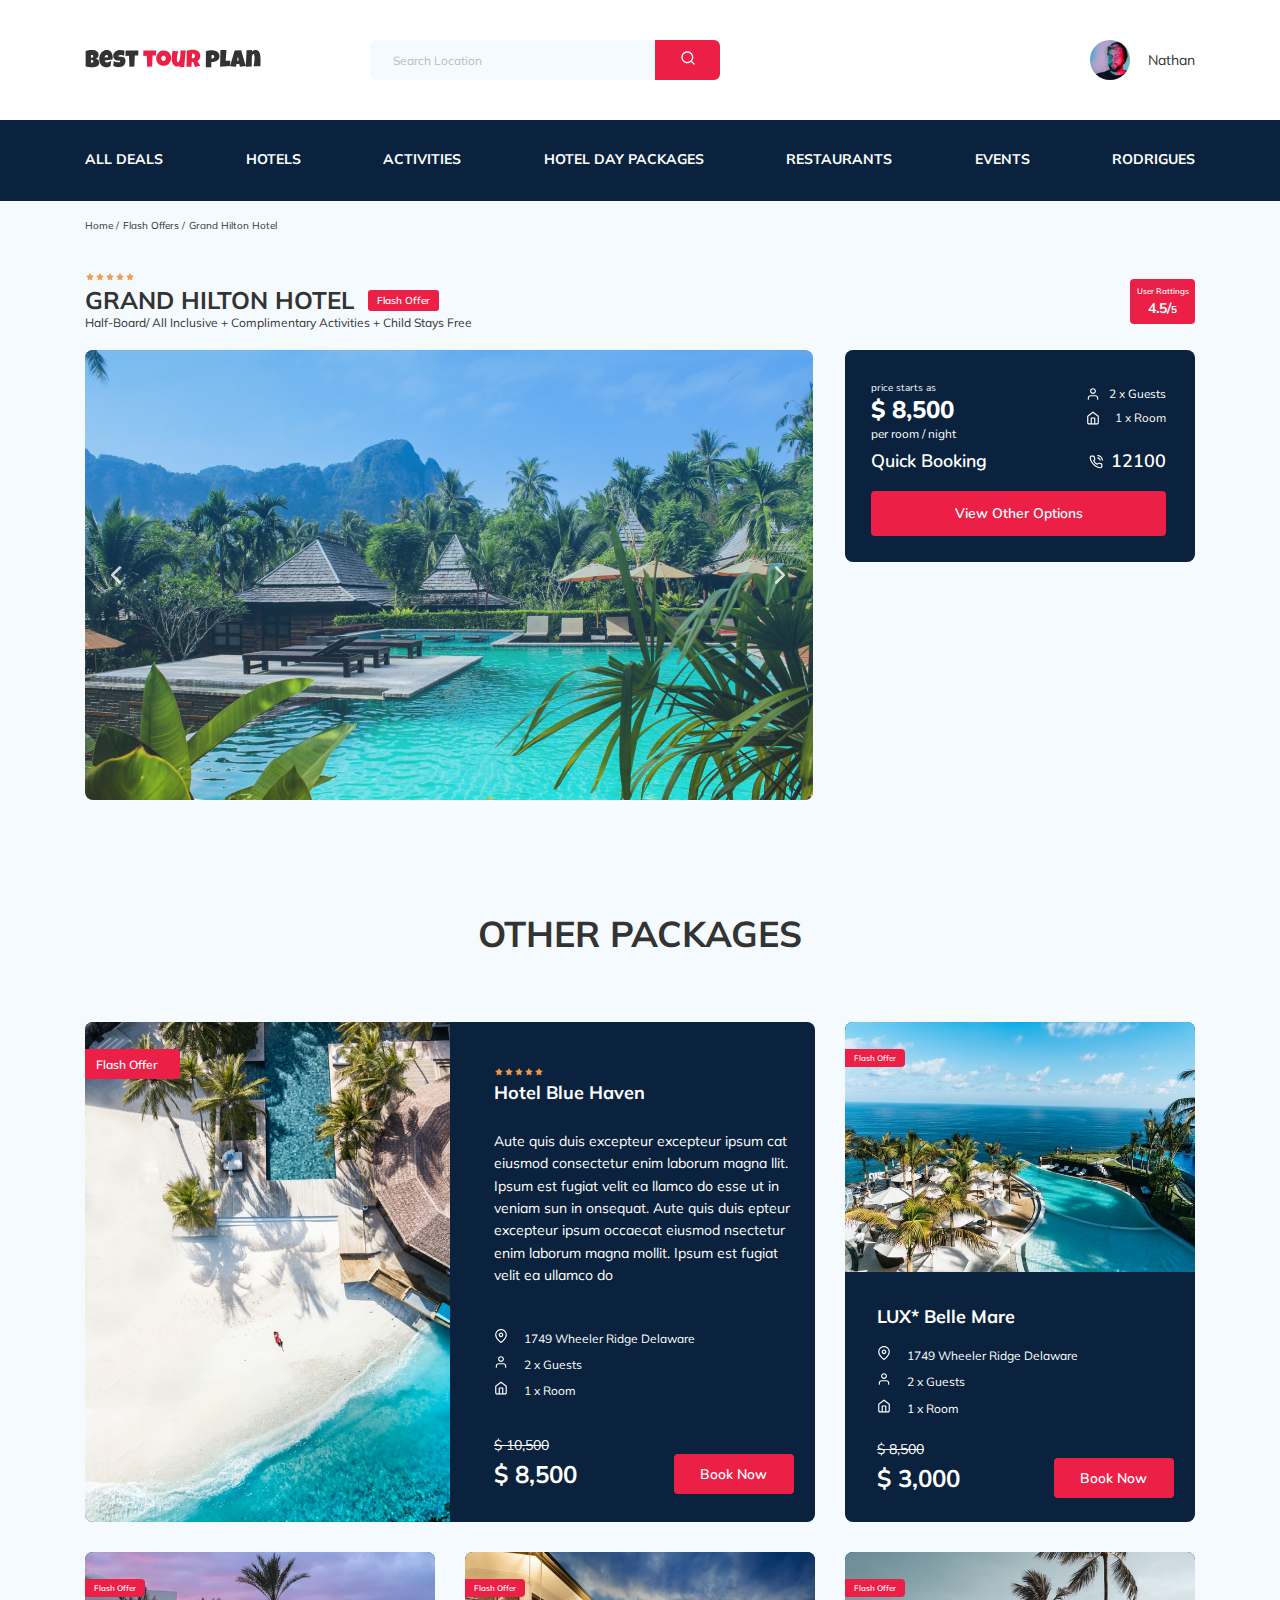
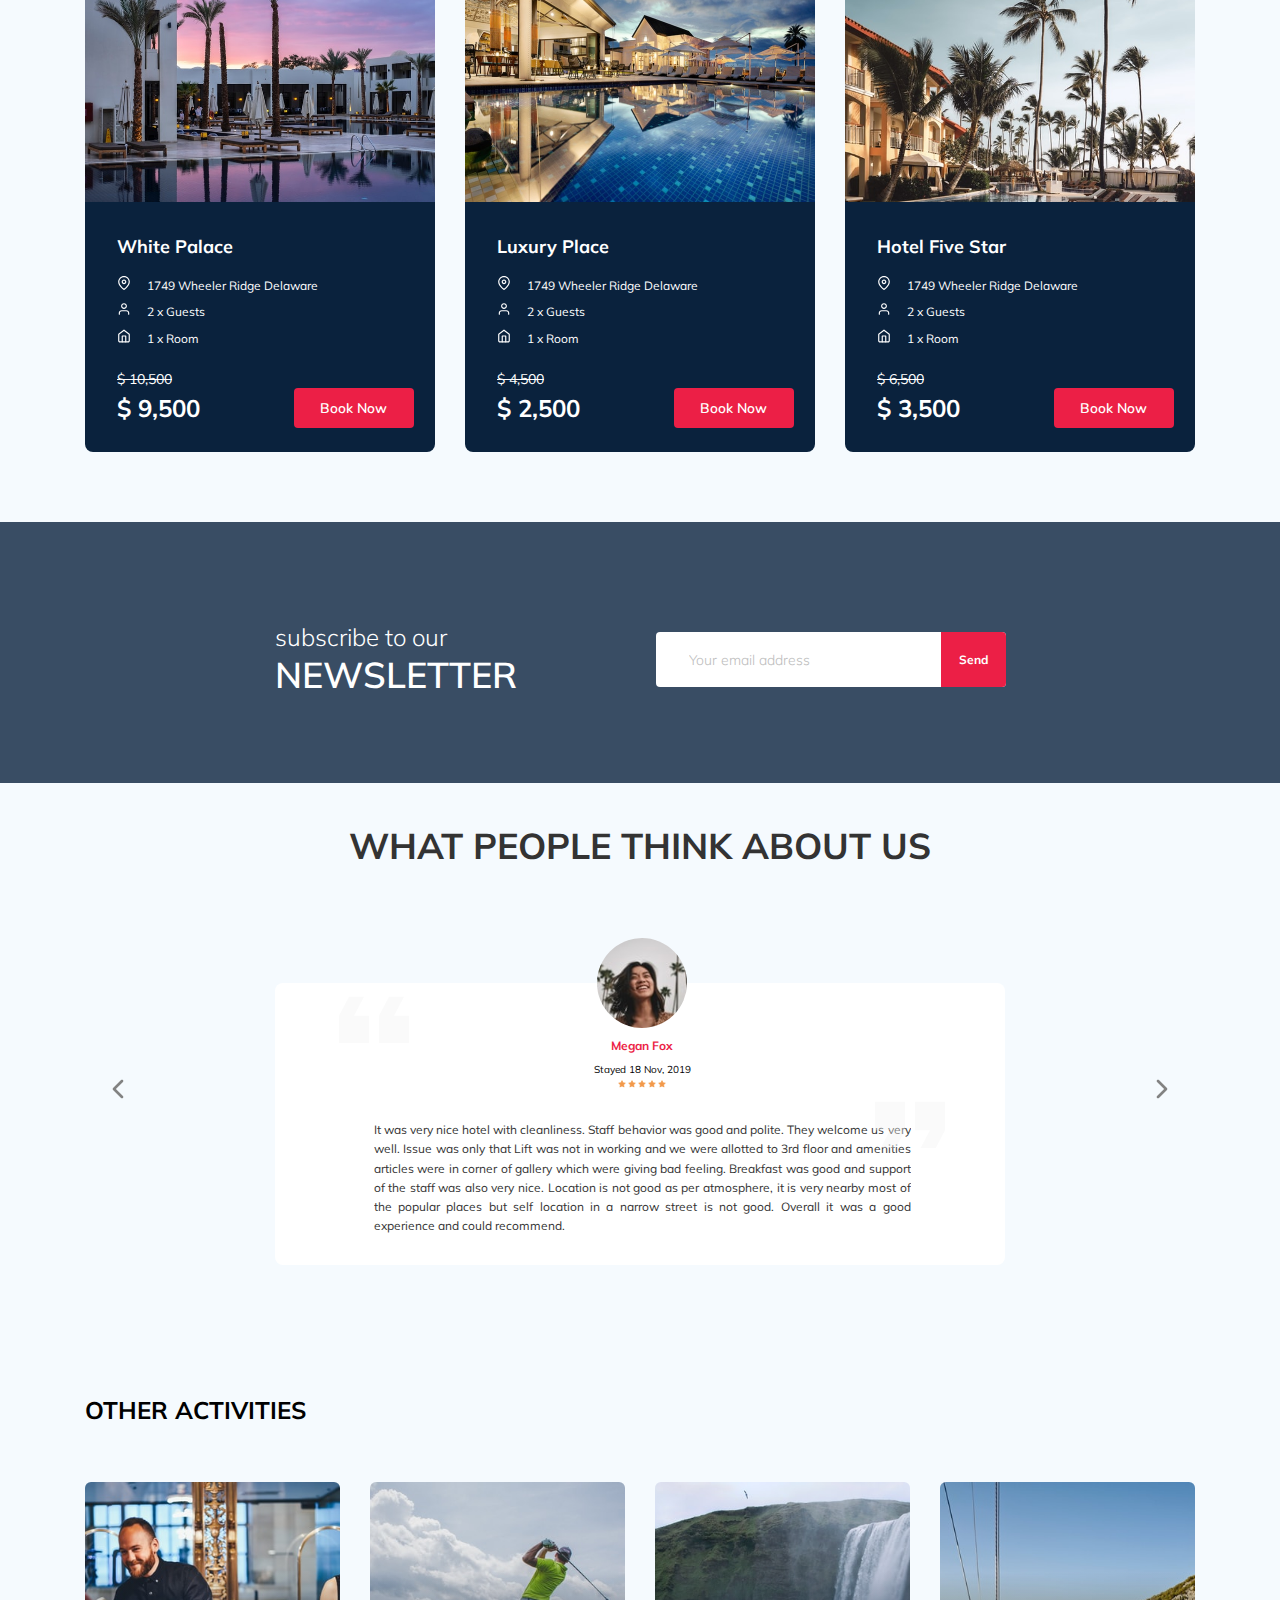
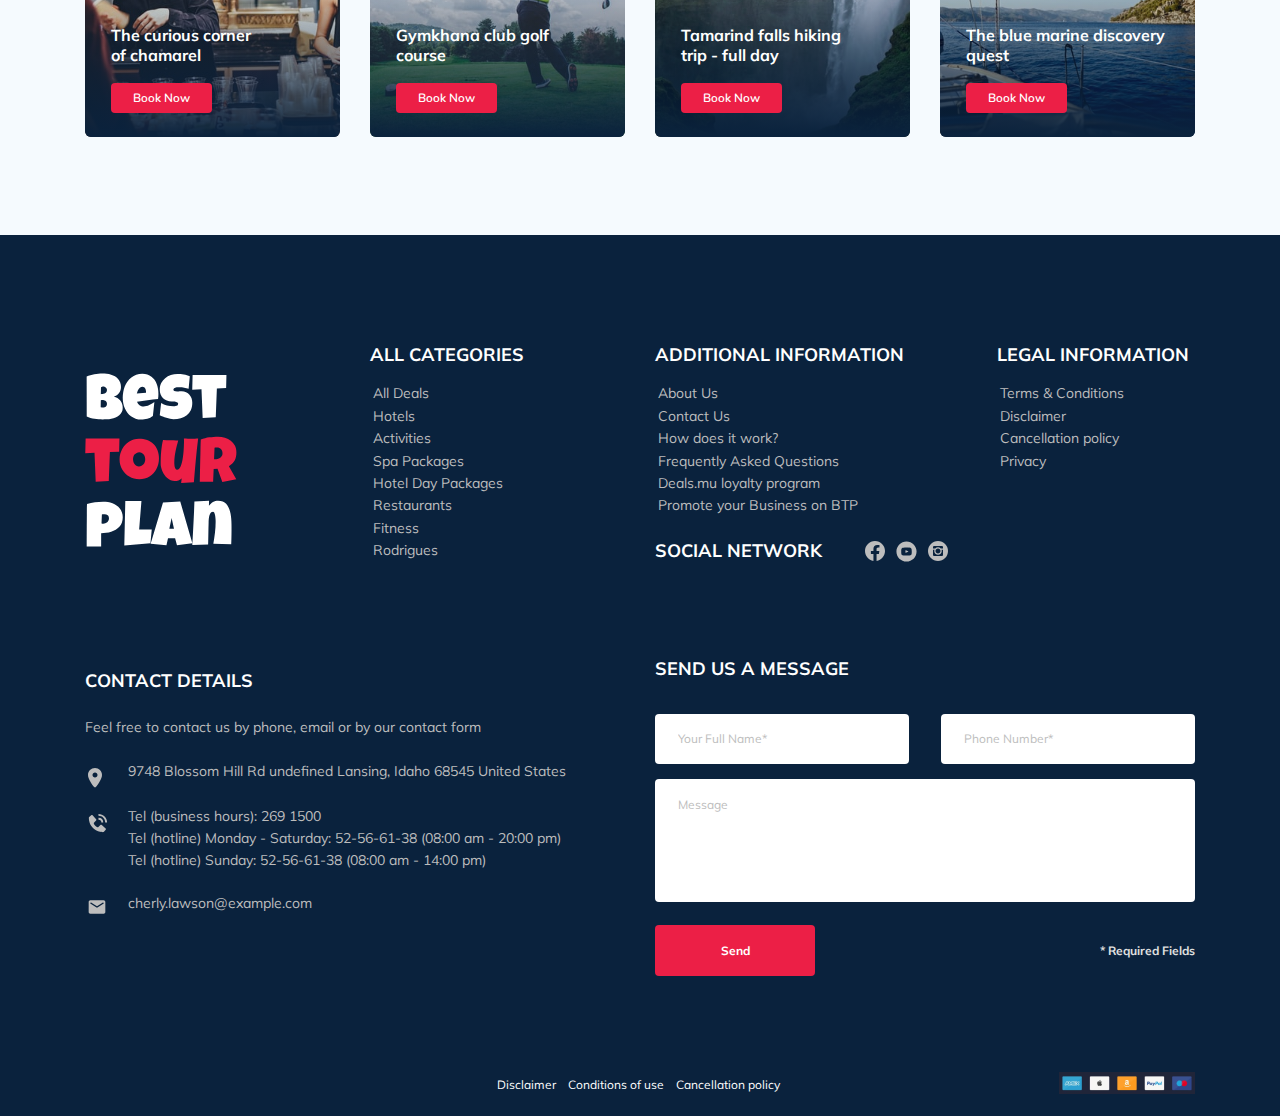
==== index.html @ 739815f3 "fix: send" ====
<!DOCTYPE html>
<html lang="en">
  <head>
    <meta charset="UTF-8" />
    <meta http-equiv="X-UA-Compatible" content="IE=edge" />
    <meta name="viewport" content="width=device-width, initial-scale=1.0" />
    <title>Best Tour Plan - Hotel Booking</title>
    <link rel="shortcut icon" href="favicon.ico" type="image/x-icon" />
    <link rel="icon" href="favicon.ico" type="image/x-icon" />
    <link
      href="https://fonts.googleapis.com/css2?family=Mulish:wght@300;400;600;700&family=Nunito:wght@400;600;800&display=swap"
      rel="stylesheet"
    />
    <link rel="stylesheet" href="css/swiper-bundle.min.css" />
    <link rel="stylesheet" href="css/style.css" />
  </head>
  <body>
    <header class="navbar navbar--mobile--fixed">
      <div class="container">
        <div class="navbar-top">
          <a href="#" class="logo">
            <img src="img/horizontal-logo.svg" alt="Logo: Best Tour Plan" class="logo__image" />
          </a>

          <form action="#" class="search navbar__search navbar__search--mobile--hidden">
            <input type="text" class="search__input" placeholder="Search Location" />
            <button class="search__button">
              <img src="img/search.svg" alt="Icon: search" />
            </button>
          </form>

          <a href="#" class="user navbar__user navbar__user--mobile--hidden">
            <img src="img/user-avatar.jpeg" alt="Avatar: Nathan" class="user__avatar" />
            <span class="user__name">Nathan</span>
          </a>
          <!-- /.user -->
          <button class="menu-button navbar-top__menu-button">
            <span class="menu-button__line"></span>
            <span class="menu-button__line"></span>
            <span class="menu-button__line"></span>
          </button>
        </div>
        <!-- /.navbar-top -->
      </div>
      <!-- /.container -->
      <div class="navbar-button">
        <div class="container">
          <ul class="navbar-menu">
            <li class="navbar-menu__item navbar-menu__item--mobile--visible">
              <a href="#" class="user navbar__user navbar__user--mobile--visible">
                <img src="img/user-avatar.jpeg" alt="Avatar: Nathan" class="user__avatar" />
                <span class="user__name user__name--light">Nathan</span>
              </a>
            </li>
            <li class="navbar-menu__item navbar-menu__item--mobile--visible">
              <form action="#" class="search navbar__search navbar__search--mobile--visible">
                <input type="text" class="search__input" placeholder="Search Location" />
                <button class="search__button">
                  <img src="img/search.svg" alt="Icon: search" />
                </button>
              </form>
            </li>
            <li class="navbar-menu__item navbar-menu__item--link">
              <a href="#" class="navbar-menu__link">All Deals</a>
            </li>
            <li class="navbar-menu__item navbar-menu__item--link">
              <a href="#" class="navbar-menu__link">Hotels</a>
            </li>
            <li class="navbar-menu__item navbar-menu__item--link">
              <a href="#" class="navbar-menu__link">Activities</a>
            </li>
            <li class="navbar-menu__item navbar-menu__item--link">
              <a href="#" class="navbar-menu__link">Hotel Day Packages</a>
            </li>
            <li class="navbar-menu__item navbar-menu__item--link">
              <a href="#" class="navbar-menu__link">Restaurants</a>
            </li>
            <li class="navbar-menu__item navbar-menu__item--link">
              <a href="#" class="navbar-menu__link">Events</a>
            </li>
            <li class="navbar-menu__item navbar-menu__item--link">
              <a href="#" class="navbar-menu__link">Rodrigues</a>
            </li>
          </ul>
          <!-- /.navbar-menu -->
        </div>
        <!-- /.container -->
      </div>
      <!-- /.navbar-button -->
    </header>
    <nav class="breadcrumb">
      <div class="container">
        <ul class="breadcrumb-list">
          <li class="breadcrumb-list__item">
            <a href="#" class="breadcrumb-list__link">Home</a>
          </li>
          <li class="breadcrumb-list__item">
            <a href="#" class="breadcrumb-list__link"> Flash Offers</a>
          </li>
          <li class="breadcrumb-list__item">Grand Hilton Hotel</li>
        </ul>
      </div>
      <!-- /.container -->
    </nav>
    <!-- /.breadcrumb -->
    <section class="hotel">
      <div class="container">
        <div class="hotel-info">
          <div class="hotel-info__text">
            <div class="hotel-wrapper">
              <div class="stars hotel-info__stars">
                <img class="stars__img" src="img/Star.svg" alt="star" />
                <img class="stars__img" src="img/Star.svg" alt="star" />
                <img class="stars__img" src="img/Star.svg" alt="star" />
                <img class="stars__img" src="img/Star.svg" alt="star" />
                <img class="stars__img" src="img/Star.svg" alt="star" />
              </div>
              <h1 class="hotel-name hotel-info__name">GRAND HILTON HOTEL</h1>
              <span class="offer hotel-info__offer">Flash Offer</span>
            </div>
            <p class="hotel-description hotel-info__description">
              Half-Board/ All Inclusive + Complimentary Activities + Child Stays Free
            </p>
          </div>
          <!-- /.hotel-info__text -->
          <div class="rating hotel-info__rating">
            <span class="rating__text">User Rattings</span>
            <span class="rating__counter">4.5/<span class="rating__counter-mini">5</span></span>
          </div>
          <!-- /.hotel-info__rating -->
        </div>
        <!-- /.hotel-info -->
        <div class="hotel-grid">
          <div class="swiper-container hotel-slider hotel__slider">
            <div class="swiper-wrapper">
              <div class="swiper-slide hotel-slider__slide">
                <img class="hotel-slider__img" src="img/slide-1.jpg" alt="Слайд 1" />
              </div>
              <div class="swiper-slide">
                <img class="hotel-slider__img" src="img/slide-2.jpg" alt="Слайд 2" />
              </div>
              <div class="swiper-slide">
                <img class="hotel-slider__img" src="img/slide-3.jpg" alt="Слайд 3" />
              </div>
              <div class="swiper-slide">
                <img class="hotel-slider__img" src="img/slide-4.jpg" alt="Слайд 4" />
              </div>
              <div class="swiper-slide">
                <img class="hotel-slider__img" src="img/slide-5.jpg" alt="Слайд 5" />
              </div>
              <div class="swiper-slide">
                <img class="hotel-slider__img" src="img/slide-6.jpg" alt="Слайд 6" />
              </div>
            </div>
            <button class="hotel-slider__button hotel-slider__button--prev"></button>
            <button class="hotel-slider__button hotel-slider__button--next"></button>
          </div>
          <!-- /.swiper-container -->
          <div class="hotel-right">
            <div class="booking">
              <div class="booking__info">
                <div class="booking__price">
                  <span class="booking__start">price starts as</span>
                  <strong class="booking__pricetag">$ 8,500</strong>
                  <span class="booking__per-room">per room / night</span>
                </div>
                <!-- /.booking__price -->
                <div class="booking__room">
                  <div class="booking__text">
                    <img src="img/user.svg" alt="Icon: user" class="booking__icon" />
                    <span class="booking__description">2 x Guests</span>
                  </div>
                  <div class="booking__text">
                    <img src="img/home.svg" alt="Icon: home" class="booking__icon" />
                    <span class="booking__description">1 x Room</span>
                  </div>
                </div>
                <!-- /.booking-room -->
              </div>
              <!-- /.booking__info -->
              <div class="booking__call-center">
                <span class="booking__heading">Quick Booking</span>
                <a class="booking__number" href="tel:12100">
                  <img src="img/phone-call.svg" alt="Icon: phone" />
                  <span class="booking__num">12100</span>
                </a>
              </div>
              <!-- /.call-center -->
              <button class="button booking__button">View Other Options</button>
            </div>
            <!-- /.booking -->
            <div class="map">
              <iframe
                class="map__iframe"
                src="https://www.google.com/maps/embed?pb=!1m18!1m12!1m3!1d3952.0518284542927!2d98.29333601975893!3d7.889646858680039!2m3!1f0!2f0!3f0!3m2!1i1024!2i768!4f13.1!3m3!1m2!1s0x30503b7bfcd9f903%3A0xf7065fac1e3d7c48!2sDoubleTree%20by%20Hilton%20Phuket%20Banthai%20Resort!5e0!3m2!1sru!2sru!4v1620820715412!5m2!1sru!2sru"
                width="347"
                height="213"
                style="border: 0"
                allowfullscreen=""
                loading="lazy"
              ></iframe>
            </div>
          </div>
        </div>
        <!-- /.hotel-grid -->
      </div>
      <!-- /.container -->
    </section>
    <section class="packages">
      <div class="container">
        <h2 class="packages__title">Other Packages</h2>
        <div class="grid-container">
          <div class="packages-card packages-card--first">
            <div class="packages-card__picture packages-card__picture--first">
              <span class="packages-card__offer">Flash Offer</span>
              <img
                src="img/package-1.jpg"
                alt="Hotel Blue Haven"
                class="packages-card__image packages-card__image--first"
              />
            </div>
            <!-- /.packages-card__picture -->
            <div class="reserve reserve--first">
              <div class="reserve__rating">
                <img class="rating-img" src="img/Star.svg" alt="Stars" />
                <img class="rating-img" src="img/Star.svg" alt="Stars" />
                <img class="rating-img" src="img/Star.svg" alt="Stars" />
                <img class="rating-img" src="img/Star.svg" alt="Stars" />
                <img class="rating-img" src="img/Star.svg" alt="Stars" />
              </div>
              <span class="reserve__title">Hotel Blue Haven</span>
              <p class="reserve__info">
                Aute quis duis excepteur excepteur ipsum cat eiusmod consectetur enim laborum magna llit. Ipsum est
                fugiat velit ea llamco do esse ut in veniam sun in onsequat. Aute quis duis epteur excepteur ipsum
                occaecat eiusmod nsectetur enim laborum magna mollit. Ipsum est fugiat velit ea ullamco do
              </p>
              <div class="reserve__text">
                <div class="reserve__place">
                  <img src="img/map-pin.svg" alt="Icon: map" class="reserve__icon" />
                  <span class="reserve__description">1749 Wheeler Ridge Delaware</span>
                </div>
                <div class="reserve__place">
                  <img src="img/user.svg" alt="Icon: user" class="reserve__icon" />
                  <span class="reserve__description">2 x Guests</span>
                </div>
                <div class="reserve__place">
                  <img src="img/home.svg" alt="Icon: home" class="reserve__icon" />
                  <span class="reserve__description">1 x Room</span>
                </div>
              </div>
              <!-- /.reverce__text -->
              <div class="reserve__order reserve__order--first">
                <div class="reserve__price reserve__price--first">
                  <span class="reserve__price-old">$ 10,500</span>
                  <span class="reserve__price-new">$ 8,500</span>
                </div>
                <button class="reserve__button">Book Now</button>
              </div>
            </div>
            <!-- /.packages-card__reserve -->
          </div>
          <!-- /.packages-card -->
          <div class="packages-card">
            <div class="packages-card__picture">
              <span class="packages-card__offer packages-card__offer--text">Flash Offer</span>
              <img src="img/package-2.jpg" alt="Hotel Blue Haven" class="packages-card__image" />
            </div>
            <!-- /.packages-card__picture -->
            <div class="reserve">
              <span class="reserve__title">LUX* Belle Mare</span>
              <div class="reserve__text">
                <div class="reserve__place">
                  <img src="img/map-pin.svg" alt="Icon: map" class="reserve__icon" />
                  <span class="reserve__description">1749 Wheeler Ridge Delaware</span>
                </div>
                <div class="reserve__place">
                  <img src="img/user.svg" alt="Icon: user" class="reserve__icon" />
                  <span class="reserve__description">2 x Guests</span>
                </div>
                <div class="reserve__place">
                  <img src="img/home.svg" alt="Icon: home" class="reserve__icon" />
                  <span class="reserve__description">1 x Room</span>
                </div>
              </div>
              <!-- /.reverce__text -->
              <div class="reserve__order">
                <div class="reserve__price">
                  <span class="reserve__price-old">$ 8,500</span>
                  <span class="reserve__price-new">$ 3,000</span>
                </div>
                <button class="reserve__button">Book Now</button>
              </div>
            </div>
            <!-- /.packages-card__reserve -->
          </div>
          <!-- /.packages-card -->
          <div class="packages-card">
            <div class="packages-card__picture">
              <span class="packages-card__offer packages-card__offer--text">Flash Offer</span>
              <img src="img/package-3.jpg" alt="Hotel Blue Haven" class="packages-card__image" />
            </div>
            <!-- /.packages-card__picture -->
            <div class="reserve">
              <span class="reserve__title">White Palace</span>
              <div class="reserve__text">
                <div class="reserve__place">
                  <img src="img/map-pin.svg" alt="Icon: map" class="reserve__icon" />
                  <span class="reserve__description">1749 Wheeler Ridge Delaware</span>
                </div>
                <div class="reserve__place">
                  <img src="img/user.svg" alt="Icon: user" class="reserve__icon" />
                  <span class="reserve__description">2 x Guests</span>
                </div>
                <div class="reserve__place">
                  <img src="img/home.svg" alt="Icon: home" class="reserve__icon" />
                  <span class="reserve__description">1 x Room</span>
                </div>
              </div>
              <!-- /.reverce__text -->
              <div class="reserve__order">
                <div class="reserve__price">
                  <span class="reserve__price-old">$ 10,500</span>
                  <span class="reserve__price-new">$ 9,500</span>
                </div>
                <button class="reserve__button">Book Now</button>
              </div>
            </div>
            <!-- /.packages-card__reserve -->
          </div>
          <!-- /.packages-card -->
          <div class="packages-card">
            <div class="packages-card__picture">
              <span class="packages-card__offer packages-card__offer--text">Flash Offer</span>
              <img src="img/package-4.jpg" alt="Hotel Blue Haven" class="packages-card__image" />
            </div>
            <!-- /.packages-card__picture -->
            <div class="reserve">
              <span class="reserve__title">Luxury Place</span>
              <div class="reserve__text">
                <div class="reserve__place">
                  <img src="img/map-pin.svg" alt="Icon: map" class="reserve__icon" />
                  <span class="reserve__description">1749 Wheeler Ridge Delaware</span>
                </div>
                <div class="reserve__place">
                  <img src="img/user.svg" alt="Icon: user" class="reserve__icon" />
                  <span class="reserve__description">2 x Guests</span>
                </div>
                <div class="reserve__place">
                  <img src="img/home.svg" alt="Icon: home" class="reserve__icon" />
                  <span class="reserve__description">1 x Room</span>
                </div>
              </div>
              <!-- /.reverce__text -->
              <div class="reserve__order">
                <div class="reserve__price">
                  <span class="reserve__price-old">$ 4,500</span>
                  <span class="reserve__price-new">$ 2,500</span>
                </div>
                <button class="reserve__button">Book Now</button>
              </div>
            </div>
            <!-- /.packages-card__reserve -->
          </div>
          <!-- /.packages-card -->
          <div class="packages-card">
            <div class="packages-card__picture">
              <span class="packages-card__offer packages-card__offer--text">Flash Offer</span>
              <img src="img/package-5.jpg" alt="Hotel Blue Haven" class="packages-card__image" />
            </div>
            <!-- /.packages-card__picture -->
            <div class="reserve">
              <span class="reserve__title">Hotel Five Star</span>
              <div class="reserve__text">
                <div class="reserve__place">
                  <img src="img/map-pin.svg" alt="Icon: map" class="reserve__icon" />
                  <span class="reserve__description">1749 Wheeler Ridge Delaware</span>
                </div>
                <div class="reserve__place">
                  <img src="img/user.svg" alt="Icon: user" class="reserve__icon" />
                  <span class="reserve__description">2 x Guests</span>
                </div>
                <div class="reserve__place">
                  <img src="img/home.svg" alt="Icon: home" class="reserve__icon" />
                  <span class="reserve__description">1 x Room</span>
                </div>
              </div>
              <!-- /.reverce__text -->
              <div class="reserve__order">
                <div class="reserve__price">
                  <span class="reserve__price-old">$ 6,500</span>
                  <span class="reserve__price-new">$ 3,500</span>
                </div>
                <button class="reserve__button">Book Now</button>
              </div>
            </div>
            <!-- /.reserve -->
          </div>
          <!-- /.packages-card -->
        </div>
        <!-- /.grid-container -->
      </div>
      <!-- /.container -->
    </section>
    <!-- /.packages -->
    <section class="newsletter">
      <div class="newsletter-wrapper newsletter__wrapper">
        <h2 class="newsletter-title">
          subscribe to our
          <span class="newsletter-title__strong">Newsletter</span>
        </h2>
        <form action="#" class="subscribe newsletter__subscribe">
          <input type="text" class="subscribe__input" placeholder="Your email address" />
          <button class="subscribe__button">Send</button>
        </form>
      </div>
      <!-- /.newsletter-wrapper -->
    </section>
    <section class="reviews">
      <div class="container">
        <h2 class="reviews__title">What people think about us</h2>
        <div class="swiper-container reviews-slider">
          <div class="swiper-wrapper">
            <div class="swiper-slide">
              <div class="reviews-slider__item">
                <div class="reviews-slider__profile">
                  <img src="img/reviews-avatar.jpg" alt="Photo: Megan Fox" class="reviews-slider__avatar" />
                  <h3 class="reviews-slider__username">Megan Fox</h3>
                  <span class="reviews-slider__date">Stayed 18 Nov, 2019</span>
                  <div class="reviews-slider__rating">
                    <img class="rating-img" src="img/Star.svg" alt="star" />
                    <img class="rating-img" src="img/Star.svg" alt="star" />
                    <img class="rating-img" src="img/Star.svg" alt="star" />
                    <img class="rating-img" src="img/Star.svg" alt="star" />
                    <img class="rating-img" src="img/Star.svg" alt="star" />
                  </div>
                  <!-- /.reviews-slider__rating -->
                </div>
                <!-- /.reviews-slider__profile -->
                <p class="reviews-slider__text">
                  It was very nice hotel with cleanliness. Staff behavior was good and polite. They welcome us very
                  well. Issue was only that Lift was not in working and we were allotted to 3rd floor and amenities
                  articles were in corner of gallery which were giving bad feeling. Breakfast was good and support of
                  the staff was also very nice. Location is not good as per atmosphere, it is very nearby most of the
                  popular places but self location in a narrow street is not good. Overall it was a good experience and
                  could recommend.
                </p>
              </div>
              <!-- /.reviews-slider__item -->
            </div>
            <!-- /.swiper-slide -->
            <div class="swiper-slide">
              <div class="reviews-slider__item">
                <div class="reviews-slider__profile">
                  <img src="img/reviews-avatar-2.jpg" alt="Photo: Jennifer Tompson" class="reviews-slider__avatar" />
                  <h3 class="reviews-slider__username">Jennifer Tompson</h3>
                  <span class="reviews-slider__date">Stayed 27 June, 2019</span>
                  <div class="reviews-slider__rating">
                    <img class="rating-img" src="img/Star.svg" alt="star" />
                    <img class="rating-img" src="img/Star.svg" alt="star" />
                    <img class="rating-img" src="img/Star.svg" alt="star" />
                    <img class="rating-img" src="img/Star.svg" alt="star" />
                    <img class="rating-img" src="img/Star.svg" alt="star" />
                  </div>
                  <!-- /.reviews-slider__rating -->
                </div>
                <!-- /.reviews-slider__profile -->
                <p class="reviews-slider__text">
                  Loved the room. Smallish but had everything and definitely big enough for a couple. Ground floor and 5
                  steps to the pool. Breakfast was amazing with a plenty to choose from and a selection of freshly made
                  coffee. Hotel location was perfect. Close to the beach and many bars and restaurants. Will definately
                  be back.
                </p>
              </div>
              <!-- /.reviews-slider__item -->
            </div>
            <!-- /.swiper-slide -->
            <div class="swiper-slide">
              <div class="reviews-slider__item">
                <div class="reviews-slider__profile">
                  <img src="img/reviews-avatar-3.jpg" alt="Photo: Monica Felps" class="reviews-slider__avatar" />
                  <h3 class="reviews-slider__username">Monica Felps</h3>
                  <span class="reviews-slider__date">Stayed 15 Apr, 2019</span>
                  <div class="reviews-slider__rating">
                    <img class="rating-img" src="img/Star.svg" alt="star" />
                    <img class="rating-img" src="img/Star.svg" alt="star" />
                    <img class="rating-img" src="img/Star.svg" alt="star" />
                    <img class="rating-img" src="img/Star.svg" alt="star" />
                    <img class="rating-img" src="img/Star.svg" alt="star" />
                  </div>
                  <!-- /.reviews-slider__rating -->
                </div>
                <!-- /.reviews-slider__profile -->
                <p class="reviews-slider__text">
                  Pretty much everything really! The breakfast was actually amazing, best I have ever seen anywhere in
                  my life! Huge offer of delicious diverse foods, lots of baked goods, eggs to order, fantastic coffee,
                  make your own smoothies. Really great! The room was clean and super super comfortable and so was the
                  pool. We spent a whole day chilling at the pool and it was lovely. The location was great too.
                </p>
              </div>
              <!-- /.reviews-slider__item -->
            </div>
            <!-- /.swiper-slide -->
            <div class="swiper-slide">
              <div class="reviews-slider__item">
                <div class="reviews-slider__profile">
                  <img src="img/reviews-avatar-4.jpg" alt="Photo: Flavio Baco" class="reviews-slider__avatar" />
                  <h3 class="reviews-slider__username">Flavio Baco</h3>
                  <span class="reviews-slider__date">Stayed 29 Feb, 2020</span>
                  <div class="reviews-slider__rating">
                    <img class="rating-img" src="img/Star.svg" alt="star" />
                    <img class="rating-img" src="img/Star.svg" alt="star" />
                    <img class="rating-img" src="img/Star.svg" alt="star" />
                    <img class="rating-img" src="img/Star.svg" alt="star" />
                    <img class="rating-img" src="img/Star.svg" alt="star" />
                  </div>
                  <!-- /.reviews-slider__rating -->
                </div>
                <!-- /.reviews-slider__profile -->
                <p class="reviews-slider__text">
                  The location was excellent, the pool and the pool bar were very nice. The decoration was outstanding,
                  simple but also elegant and very appropriate for a beach front hotel. Very clean hotel with everything
                  well put together.
                </p>
              </div>
              <!-- /.reviews-slider__item -->
            </div>
            <!-- /.swiper-slide -->
            <div class="swiper-slide">
              <div class="reviews-slider__item">
                <div class="reviews-slider__profile">
                  <img src="img/reviews-avatar-5.jpg" alt="Photo: Atul Kapur" class="reviews-slider__avatar" />
                  <h3 class="reviews-slider__username">Atul Kapur</h3>
                  <span class="reviews-slider__date">Stayed 11 Aug, 2019</span>
                  <div class="reviews-slider__rating">
                    <img class="rating-img" src="img/Star.svg" alt="star" />
                    <img class="rating-img" src="img/Star.svg" alt="star" />
                    <img class="rating-img" src="img/Star.svg" alt="star" />
                    <img class="rating-img" src="img/Star.svg" alt="star" />
                    <img class="rating-img" src="img/Star.svg" alt="star" />
                  </div>
                  <!-- /.reviews-slider__rating -->
                </div>
                <!-- /.reviews-slider__profile -->
                <p class="reviews-slider__text">
                  One of the biggest and planned resort in Phuket. Two big long pools, two pool bars, a bar in the lobby
                  with happy hours and one the largest breakfast buffet I have ever enjoyed. Gym and restaurants on
                  site. Ample private car parking space available. Food is not expensive and the resort is facing the
                  Patong beach. You can’t see the beach but it’s 400 metres away from the resort. Highly recommended.
                </p>
              </div>
              <!-- /.reviews-slider__item -->
            </div>
            <!-- /.swiper-slide -->
          </div>
          <!-- /.swiper-wrapper -->
          <button class="reviews-slider__button reviews-slider__button--prev"></button>
          <button class="reviews-slider__button reviews-slider__button--next"></button>
        </div>
        <!-- /.reviews-slider -->
      </div>
      <!-- /.container -->
    </section>
    <section class="activities">
      <div class="container">
        <h2 class="activities__title">Other Activities</h2>
        <div class="activities-wrapper">
          <div class="card activities__card">
            <img src="img/activity-1.jpg" alt="The curious corner of chamarel" class="card__image" />
            <h3 class="card__title">The curious corner of&nbsp;chamarel</h3>
            <button class="card__button">Book Now</button>
          </div>
          <!-- /.card -->
          <div class="card activities__card">
            <img src="img/activity-2.jpg" alt="Gymkhana club golf course" class="card__image" />
            <h3 class="card__title">Gymkhana club golf course</h3>
            <button class="card__button">Book Now</button>
          </div>
          <!-- /.card -->
          <div class="card activities__card">
            <img src="img/activity-3.jpg" alt="Tamarind falls hiking trip - full day" class="card__image" />
            <h3 class="card__title">Tamarind falls hiking trip&nbsp;- full day</h3>
            <button class="card__button">Book Now</button>
          </div>
          <!-- /.card -->
          <div class="card activities__card">
            <img src="img/activity-4.jpg" alt="The blue marine discovery Book Nowquest" class="card__image" />
            <h3 class="card__title">The blue marine discovery quest</h3>
            <button class="card__button">Book Now</button>
          </div>
          <!-- /.card -->
        </div>
        <!-- /.activities__wrapper -->
      </div>
      <!-- /.container -->
    </section>
    <section class="footer">
      <div class="container">
        <div class="footer-wrapper">
          <img src="img/vertical-logo.svg" alt="Logo: Best Tour Plan" class="logo footer__logo" />
          <div class="footer__list footer__categories">
            <h3 class="footer__title">ALL CATEGORIES</h3>
            <ul class="footer__ul">
              <li class="footer__item"><a href="#" class="footer__link">All Deals</a></li>
              <li class="footer__item"><a href="#" class="footer__link">Hotels</a></li>
              <li class="footer__item"><a href="#" class="footer__link">Activities</a></li>
              <li class="footer__item"><a href="#" class="footer__link">Spa Packages</a></li>
              <li class="footer__item"><a href="#" class="footer__link">Hotel Day Packages</a></li>
              <li class="footer__item"><a href="#" class="footer__link">Restaurants</a></li>
              <li class="footer__item"><a href="#" class="footer__link">Fitness</a></li>
              <li class="footer__item"><a href="#" class="footer__link">Rodrigues</a></li>
            </ul>
          </div>
          <div class="footer__list footer__additional">
            <h3 class="footer__title">ADDITIONAL INFORMATION</h3>
            <ul class="footer__ul">
              <li class="footer__item"><a href="#" class="footer__link">About Us</a></li>
              <li class="footer__item"><a href="#" class="footer__link">Contact Us</a></li>
              <li class="footer__item"><a href="#" class="footer__link">How does it work?</a></li>
              <li class="footer__item"><a href="#" class="footer__link">Frequently Asked Questions</a></li>
              <li class="footer__item"><a href="#" class="footer__link">Deals.mu loyalty program</a></li>
              <li class="footer__item"><a href="#" class="footer__link">Promote your Business on BTP</a></li>
            </ul>
          </div>
          <!-- /.footer__list -->
          <div class="footer__social-network">
            <h3 class="footer__title footer__title--inline">Social Network</h3>
            <div class="footer__social-links">
              <a href="https://ru-ru.facebook.com/" target="_blank" rel="nofollow noopener" class="footer__social-icon"
                ><img src="img/facebook.svg" alt="Icon: facebook"
              /></a>
              <a href="https://www.youtube.com/" target="_blank" rel="nofollow noopener" class="footer__social-icon"
                ><img src="img/youtube.svg" alt="Icon: youtube"
              /></a>
              <a href="https://www.instagram.com/" target="_blank" rel="nofollow noopener" class="footer__social-icon"
                ><img src="img/instagram.svg" alt="Icon: instagram"
              /></a>
            </div>
            <!-- /.footer__social-links -->
          </div>
          <!-- /.footer__social-network -->
          <div class="footer__list footer__legal">
            <h3 class="footer__title">LEGAL INFORMATION</h3>
            <ul class="footer__ul">
              <li class="footer__item"><a href="#" class="footer__link">Terms & Conditions</a></li>
              <li class="footer__item"><a href="#" class="footer__link">Disclaimer</a></li>
              <li class="footer__item"><a href="#" class="footer__link">Cancellation policy</a></li>
              <li class="footer__item"><a href="#" class="footer__link">Privacy</a></li>
            </ul>
          </div>
          <!-- /.footer__list -->
          <div class="footer__contact-details">
            <h3 class="footer__title footer__title--details">Contact Details</h3>
            <p class="footer__text">Feel free to contact us by phone, email or by our contact form</p>
            <ul class="footer__ul">
              <li class="footer__item footer__item--mb-2">
                <div class="footer__icon-wrapper">
                  <img src="img/map-marker.svg" alt="Icon: map" class="footer__icon" />
                </div>
                9748 Blossom Hill Rd undefined Lansing, Idaho 68545 United States
              </li>
              <li class="footer__item footer__item--mb-2">
                <div class="footer__icon-wrapper">
                  <img src="img/contact-phone-call.svg" alt="Icon: contact-phone-call" class="footer__icon" />
                </div>
                Tel (business hours): <a href="tel:2691500" class="footer__contact-link">269 1500</a><br />
                Tel (hotline) Monday - Saturday:
                <a href="tel:52566138" class="footer__contact-link">52&#8209;56&#8209;61&#8209;38 </a
                >(08:00&nbsp;am&nbsp;&#8209;&nbsp;20:00&nbsp;pm)<br />
                Tel (hotline) Sunday: <a href="tel:52566138" class="footer__contact-link">52-56-61-38</a>
                (08:00&nbsp;am&nbsp;&#8209;&nbsp;14:00&nbsp;pm)
              </li>
              <li class="footer__item footer__item--mb-2 footer__item-email">
                <div class="footer__icon-wrapper">
                  <img src="img/email.svg" alt="Icon: email" class="footer__icon" />
                </div>
                <a href="mailto:cherly.lawson@example.com" class="footer__contact-link">cherly.lawson@example.com</a>
              </li>
            </ul>
          </div>
          <!-- /.footer__contact-details -->
          <div class="footer__contact-form">
            <h3 class="footer__title footer__title--mb-3">Send us a message</h3>
            <form action="send.php" method="POST" class="footer__form">
              <input type="text" class="input footer__input" placeholder="Your Full Name*" name="name" />
              <input type="text" class="input footer__input" placeholder="Phone Number*" name="phone" />
              <textarea class="footer__message" placeholder="Message" name="message"></textarea>
              <div class="footer__block">
                <button class="button footer__button" type="submit">Send</button>
                <span class="footer__info">* Required Fields</span>
              </div>
            </form>
          </div>
          <!-- /.footer__contact-form -->
        </div>
        <!-- /.footer-wrapper -->
        <div class="footer__bar">
          <ul class="footer__bar-list">
            <li class="footer__bar-item"><a href="#" class="footer__bar-link">Disclaimer</a></li>
            <li class="footer__bar-item"><a href="#" class="footer__bar-link">Conditions of use</a></li>
            <li class="footer__bar-item"><a href="#" class="footer__bar-link">Cancellation policy</a></li>
          </ul>
          <div class="footer__pay">
            <img src="img/pay.png" alt="" class="footer__pay-image" />
          </div>
        </div>
        <!-- /.footer__bar -->
      </div>
      <!-- /.container -->
    </section>
    <script src="js/swiper-bundle.min.js"></script>
    <!-- <script src="https://api-maps.yandex.ru/2.1/?lang=en_US"></script> -->
    <script src="js/jquery.min.js"></script>
    <script src="js/parallax.js"></script>
    <script src="js/main.js"></script>
  </body>
</html>
---- css/style.css ----
* {
  box-sizing: border-box;
}

body {
  font-family: 'Mulish', sans-serif;
  background-color: #F5FAFE;
  color: #333333;
}

.container {
  max-width: 1110px;
  margin: auto;
}

img {
  max-width: 100%;
}

button {
  cursor: pointer;
}

input, textarea {
  color: #333333;
}

input::placeholder, textarea::placeholder {
  color: #BDBDBD;
}

/*! normalize.css v8.0.1 | MIT License | github.com/necolas/normalize.css */
/* Document
   ========================================================================== */
/**
 * 1. Correct the line height in all browsers.
 * 2. Prevent adjustments of font size after orientation changes in iOS.
 */
html {
  line-height: 1.15;
  /* 1 */
  -webkit-text-size-adjust: 100%;
  /* 2 */
}

/* Sections
   ========================================================================== */
/**
 * Remove the margin in all browsers.
 */
body {
  margin: 0;
}

/**
 * Render the `main` element consistently in IE.
 */
main {
  display: block;
}

/**
 * Correct the font size and margin on `h1` elements within `section` and
 * `article` contexts in Chrome, Firefox, and Safari.
 */
h1 {
  font-size: 2em;
  margin: 0.67em 0;
}

/* Grouping content
   ========================================================================== */
/**
 * 1. Add the correct box sizing in Firefox.
 * 2. Show the overflow in Edge and IE.
 */
hr {
  box-sizing: content-box;
  /* 1 */
  height: 0;
  /* 1 */
  overflow: visible;
  /* 2 */
}

/**
 * 1. Correct the inheritance and scaling of font size in all browsers.
 * 2. Correct the odd `em` font sizing in all browsers.
 */
pre {
  font-family: monospace, monospace;
  /* 1 */
  font-size: 1em;
  /* 2 */
}

/* Text-level semantics
   ========================================================================== */
/**
 * Remove the gray background on active links in IE 10.
 */
a {
  background-color: transparent;
}

/**
 * 1. Remove the bottom border in Chrome 57-
 * 2. Add the correct text decoration in Chrome, Edge, IE, Opera, and Safari.
 */
abbr[title] {
  border-bottom: none;
  /* 1 */
  text-decoration: underline;
  /* 2 */
  text-decoration: underline dotted;
  /* 2 */
}

/**
 * Add the correct font weight in Chrome, Edge, and Safari.
 */
b,
strong {
  font-weight: bolder;
}

/**
 * 1. Correct the inheritance and scaling of font size in all browsers.
 * 2. Correct the odd `em` font sizing in all browsers.
 */
code,
kbd,
samp {
  font-family: monospace, monospace;
  /* 1 */
  font-size: 1em;
  /* 2 */
}

/**
 * Add the correct font size in all browsers.
 */
small {
  font-size: 80%;
}

/**
 * Prevent `sub` and `sup` elements from affecting the line height in
 * all browsers.
 */
sub,
sup {
  font-size: 75%;
  line-height: 0;
  position: relative;
  vertical-align: baseline;
}

sub {
  bottom: -0.25em;
}

sup {
  top: -0.5em;
}

/* Embedded content
   ========================================================================== */
/**
 * Remove the border on images inside links in IE 10.
 */
img {
  border-style: none;
}

/* Forms
   ========================================================================== */
/**
 * 1. Change the font styles in all browsers.
 * 2. Remove the margin in Firefox and Safari.
 */
button,
input,
optgroup,
select,
textarea {
  font-family: inherit;
  /* 1 */
  font-size: 100%;
  /* 1 */
  line-height: 1.15;
  /* 1 */
  margin: 0;
  /* 2 */
}

/**
 * Show the overflow in IE.
 * 1. Show the overflow in Edge.
 */
button,
input {
  /* 1 */
  overflow: visible;
}

/**
 * Remove the inheritance of text transform in Edge, Firefox, and IE.
 * 1. Remove the inheritance of text transform in Firefox.
 */
button,
select {
  /* 1 */
  text-transform: none;
}

/**
 * Correct the inability to style clickable types in iOS and Safari.
 */
button,
[type="button"],
[type="reset"],
[type="submit"] {
  -webkit-appearance: button;
}

/**
 * Remove the inner border and padding in Firefox.
 */
button::-moz-focus-inner,
[type="button"]::-moz-focus-inner,
[type="reset"]::-moz-focus-inner,
[type="submit"]::-moz-focus-inner {
  border-style: none;
  padding: 0;
}

/**
 * Restore the focus styles unset by the previous rule.
 */
button:-moz-focusring,
[type="button"]:-moz-focusring,
[type="reset"]:-moz-focusring,
[type="submit"]:-moz-focusring {
  outline: 1px dotted ButtonText;
}

/**
 * Correct the padding in Firefox.
 */
fieldset {
  padding: 0.35em 0.75em 0.625em;
}

/**
 * 1. Correct the text wrapping in Edge and IE.
 * 2. Correct the color inheritance from `fieldset` elements in IE.
 * 3. Remove the padding so developers are not caught out when they zero out
 *    `fieldset` elements in all browsers.
 */
legend {
  box-sizing: border-box;
  /* 1 */
  color: inherit;
  /* 2 */
  display: table;
  /* 1 */
  max-width: 100%;
  /* 1 */
  padding: 0;
  /* 3 */
  white-space: normal;
  /* 1 */
}

/**
 * Add the correct vertical alignment in Chrome, Firefox, and Opera.
 */
progress {
  vertical-align: baseline;
}

/**
 * Remove the default vertical scrollbar in IE 10+.
 */
textarea {
  overflow: auto;
}

/**
 * 1. Add the correct box sizing in IE 10.
 * 2. Remove the padding in IE 10.
 */
[type="checkbox"],
[type="radio"] {
  box-sizing: border-box;
  /* 1 */
  padding: 0;
  /* 2 */
}

/**
 * Correct the cursor style of increment and decrement buttons in Chrome.
 */
[type="number"]::-webkit-inner-spin-button,
[type="number"]::-webkit-outer-spin-button {
  height: auto;
}

/**
 * 1. Correct the odd appearance in Chrome and Safari.
 * 2. Correct the outline style in Safari.
 */
[type="search"] {
  -webkit-appearance: textfield;
  /* 1 */
  outline-offset: -2px;
  /* 2 */
}

/**
 * Remove the inner padding in Chrome and Safari on macOS.
 */
[type="search"]::-webkit-search-decoration {
  -webkit-appearance: none;
}

/**
 * 1. Correct the inability to style clickable types in iOS and Safari.
 * 2. Change font properties to `inherit` in Safari.
 */
::-webkit-file-upload-button {
  -webkit-appearance: button;
  /* 1 */
  font: inherit;
  /* 2 */
}

/* Interactive
   ========================================================================== */
/*
 * Add the correct display in Edge, IE 10+, and Firefox.
 */
details {
  display: block;
}

/*
 * Add the correct display in all browsers.
 */
summary {
  display: list-item;
}

/* Misc
   ========================================================================== */
/**
 * Add the correct display in IE 10+.
 */
template {
  display: none;
}

/**
 * Add the correct display in IE 10.
 */
[hidden] {
  display: none;
}

.navbar {
  background-color: #ffffff;
}

.navbar-top {
  display: flex;
  align-items: center;
  justify-content: space-between;
  padding-top: 40px;
  padding-bottom: 40px;
}

.navbar-top__menu-button {
  display: none;
}

.navbar__search {
  margin-right: auto;
  margin-left: 108px;
}

.navbar-button {
  background-color: #0A223D;
}

.navbar-menu {
  list-style-type: none;
  margin: 0;
  padding: 31px 0;
  display: flex;
  align-items: center;
  justify-content: space-between;
  color: #fff;
}

.navbar-menu__link {
  position: relative;
  color: inherit;
  text-decoration: none;
  text-transform: uppercase;
  font-size: 14px;
  line-height: 18px;
  font-weight: 700;
}

.navbar-menu__item--mobile--visible {
  display: none;
}

.logo {
  width: 177px;
}

.search {
  display: flex;
  position: relative;
  overflow: hidden;
  border-radius: 6px;
  height: 40px;
}

.search__input {
  width: 350px;
  height: 100%;
  padding-left: 23px;
  padding-right: 75px;
  background-color: #F5FAFE;
  border: none;
  font-size: 12px;
  line-height: 15px;
  outline: none;
}

.search__button {
  position: absolute;
  top: 0;
  right: 0;
  width: 65px;
  height: 100%;
  border: none;
  background-color: #EC1F46;
  cursor: pointer;
}

.user {
  display: flex;
  align-items: center;
  text-decoration: none;
}

.user__avatar {
  width: 40px;
  height: 40px;
  border-radius: 50%;
  object-fit: cover;
}

.user__name {
  margin-left: 18px;
  font-size: 14px;
  line-height: 18px;
  color: #333333;
}

.navbar__user--mobile--visible, .navbar__search--mobile--visible {
  display: none;
}

.breadcrumb-list {
  display: flex;
  align-items: center;
  padding: 18px 0;
  margin: 0;
  list-style: none;
}

.breadcrumb-list__item {
  font-size: 10px;
  line-height: 13px;
  font-weight: 400;
}

.breadcrumb-list__item:not(:last-child)::after {
  content: '/';
  margin-right: 4px;
}

.breadcrumb-list__link {
  text-decoration: none;
  color: inherit;
}

.hotel {
  padding-top: 23px;
  padding-bottom: 71px;
}

.hotel-info {
  display: flex;
  align-items: center;
  justify-content: space-between;
  padding-bottom: 20px;
}

.hotel-info__offer {
  margin-left: 14px;
  margin-top: 4px;
}

.hotel-info__name {
  margin-top: 4px;
  margin-bottom: 0;
}

.hotel-info__description {
  margin: 0;
}

.hotel-name {
  font-size: 24px;
  font-weight: 700;
  line-height: 30px;
  text-transform: uppercase;
}

.hotel-wrapper {
  display: flex;
  flex-wrap: wrap;
  align-items: center;
}

.hotel-description {
  font-size: 12px;
  font-weight: 400;
  line-height: 15px;
}

.hotel__slider {
  margin-left: 0;
  margin-right: 30px;
}

.hotel-slider {
  width: 728px;
  height: 450px;
  position: relative;
  border-radius: 8px;
}

.hotel-slider::after {
  content: '';
  position: absolute;
  width: 100%;
  height: 100%;
  top: 0;
  right: 0;
  bottom: 0;
  left: 0;
  background: linear-gradient(180deg, rgba(0, 122, 223, 0.48) 0%, rgba(255, 255, 255, 0.128) 100%);
  z-index: 10;
}

.hotel-slider__img {
  width: 100%;
  height: 100%;
  object-fit: cover;
}

.hotel-slider__button {
  position: absolute;
  top: 50%;
  transform: translateY(-50%);
  z-index: 99;
  width: 30px;
  height: 30px;
  border: none;
  outline: none;
  background-repeat: no-repeat;
  background-position: center;
  background-size: 10px;
  background-color: transparent;
}

.hotel-slider__button--next {
  right: 18px;
  background-image: url(../img/arrow-next.svg);
}

.hotel-slider__button--prev {
  left: 16px;
  background-image: url(../img/arrow-prev.svg);
}

.hotel-grid {
  display: flex;
  justify-content: space-between;
}

.hotel-right {
  display: flex;
  flex-direction: column;
  justify-content: space-between;
}

.stars {
  flex-basis: 100%;
  display: flex;
  justify-content: flex-start;
}

.stars__img {
  margin: 0 1px;
}

.offer {
  font-size: 10px;
  font-weight: 600;
  line-height: 13px;
  padding: 4px 9px;
  background-color: #EC1F46;
  color: #fff;
  border-radius: 3px;
}

.rating {
  max-width: 65px;
  min-height: 45px;
  text-align: center;
  color: #fff;
  background-color: #EC1F46;
  border-radius: 4px;
}

.rating__text {
  font-size: 8px;
  font-weight: 600;
  line-height: 10px;
}

.rating__counter {
  font-size: 14px;
  font-weight: 700;
  line-height: 18px;
}

.rating__counter-mini {
  font-size: 10px;
  line-height: 13px;
}

.booking {
  background-color: #0A223D;
  color: #fff;
  font-family: 'Nunito', sans-serif;
  border-radius: 8px;
  width: 350px;
  min-height: 210px;
  padding: 31px 29px 26px 26px;
}

.booking__info {
  display: flex;
  justify-content: space-between;
  margin-bottom: 6px;
}

.booking__price {
  display: flex;
  flex-direction: column;
}

.booking__start {
  font-weight: 400;
  font-size: 10px;
  line-height: 14px;
}

.booking__pricetag {
  font-weight: 800;
  font-size: 24px;
  line-height: 31px;
}

.booking__per-room {
  font-weight: 400;
  font-size: 12px;
  line-height: 17px;
}

.booking__room {
  margin-top: 5px;
}

.booking__text {
  display: flex;
  align-items: center;
  justify-content: space-between;
  margin-bottom: 8px;
  font-weight: 400;
  font-size: 12px;
  line-height: 16px;
}

.booking__description {
  margin-left: 9px;
}

.booking__call-center {
  display: flex;
  align-items: center;
  justify-content: space-between;
  margin-bottom: 17px;
}

.booking__heading {
  font-weight: 600;
  font-size: 18px;
  line-height: 25px;
}

.booking__number {
  display: flex;
  align-items: center;
  justify-content: space-between;
  text-decoration: none;
  color: inherit;
  font-weight: 600;
  font-size: 18px;
  line-height: 25px;
}

.booking__num {
  margin-left: 8px;
}

.booking__button {
  width: 100%;
  min-height: 45px;
  font-weight: 600;
  font-size: 14px;
  line-height: 19px;
  border-radius: 4px;
  background-color: #EC1F46;
  border: none;
  color: #fff;
  cursor: pointer;
}

.map {
  width: 347px;
  height: 213px;
  border-radius: 10px;
  overflow: hidden;
}

.packages {
  padding: 40px 0 70px 0;
}

.packages__title {
  font-weight: 700;
  font-size: 36px;
  line-height: 45px;
  text-align: center;
  text-transform: uppercase;
  margin-top: 0;
  margin-bottom: 66px;
}

.grid-container {
  display: grid;
  grid-gap: 30px;
  grid-template-columns: repeat(3, 1fr);
}

.packages-card {
  position: relative;
  background-color: #0A223D;
  color: #fff;
  border-radius: 8px;
  overflow: hidden;
  max-height: 500px;
}

.packages-card--first {
  grid-column: span 2;
  display: flex;
}

.packages-card__offer {
  position: absolute;
  top: 27px;
  left: 0;
  font-weight: 600;
  font-size: 12px;
  line-height: 15px;
  background-color: #EC1F46;
  padding: 8px 22px 7px 11px;
  border-top-left-radius: 0;
  border-bottom-left-radius: 0;
  border-top-right-radius: 4px;
  border-bottom-right-radius: 4px;
}

.packages-card__offer--text {
  font-size: 8px;
  line-height: 10px;
  padding: 4px 9px;
}

.packages-card__picture--first {
  width: 50%;
  flex-shrink: 0;
}

.packages-card__image {
  width: 100%;
  height: 250px;
  object-fit: cover;
}

.packages-card__image--first {
  height: 100%;
}

.reserve {
  padding: 29px 21px 25px 32px;
}

.reserve--first {
  padding: 40px 21px 30px 44px;
}

.reserve__rating {
  display: table;
}

.reserve__title {
  font-weight: 700;
  font-size: 18px;
  line-height: 23px;
}

.reserve__info {
  font-weight: 400;
  font-size: 14px;
  line-height: 160.6%;
  margin-top: 26px;
  margin-bottom: 41px;
  max-height: 165px;
  overflow-y: auto;
}

.reserve__text {
  margin-top: 17px;
}

.reserve__place {
  margin-bottom: 8px;
}

.reserve__description {
  font-weight: 400;
  font-size: 12px;
  line-height: 15px;
  margin-left: 12px;
}

.reserve__order {
  display: flex;
  justify-content: space-between;
  margin-top: 24px;
}

.reserve__order--first {
  margin-top: 37px;
}

.reserve__price {
  display: flex;
  flex-direction: column;
}

.reserve__price-old {
  font-weight: 400;
  font-size: 14px;
  line-height: 18px;
  text-decoration: line-through;
  margin-bottom: 5px;
}

.reserve__price-new {
  font-weight: 700;
  font-size: 24px;
  line-height: 30px;
}

.reserve__button {
  font-family: 'Nunito', sans-serif;
  font-weight: 600;
  font-size: 14px;
  line-height: 19px;
  color: #fff;
  padding: 11px 27px 10px 26px;
  border: none;
  background-color: #EC1F46;
  border-radius: 4px;
  margin-top: 18px;
}

.rating-img {
  margin: 1px;
}

.newsletter {
  position: relative;
  padding: 80px 0 66px 0;
  min-height: 260px;
  background-repeat: no-repeat;
  background-size: cover;
}

.newsletter:before {
  content: '';
  position: absolute;
  top: 0;
  left: 0;
  right: 0;
  bottom: 0;
  width: 100%;
  height: 100%;
  background-color: rgba(10, 34, 61, 0.8);
}

.newsletter-wrapper {
  position: relative;
  display: flex;
  align-items: center;
  justify-content: space-between;
  max-width: 731px;
  margin: auto;
}

.newsletter-title {
  display: flex;
  flex-direction: column;
  color: #fff;
  font-weight: 300;
  font-size: 24px;
  line-height: 30px;
}

.newsletter-title__strong {
  font-weight: 600;
  font-size: 36px;
  line-height: 45px;
  text-transform: uppercase;
}

.subscribe {
  position: relative;
  min-width: 350px;
  height: 55px;
  border-radius: 4px;
  overflow: hidden;
}

.subscribe__input {
  position: absolute;
  width: 100%;
  height: 100%;
  border: none;
  padding-left: 33px;
  padding-right: 75px;
  font-weight: 300;
  font-size: 14px;
  line-height: 18px;
}

.subscribe__button {
  position: absolute;
  min-width: 65px;
  right: 0;
  top: 0;
  height: 100%;
  border: none;
  background-color: #EC1F46;
  color: #fff;
  font-weight: bold;
  font-size: 12px;
  line-height: 15px;
}

.reviews {
  padding: 40px 0 70px 0;
}

.reviews__title {
  font-weight: 700;
  font-size: 36px;
  line-height: 45px;
  text-align: center;
  text-transform: uppercase;
  margin-top: 0;
  margin-bottom: 70px;
}

.reviews-slider__item {
  position: relative;
  display: flex;
  flex-direction: column;
  align-items: center;
  max-width: 730px;
  margin: 45px auto 0;
  background-color: #fff;
  border-radius: 8px;
  padding: 0 60px 30px 64px;
}

.reviews-slider__item::before {
  content: '';
  position: absolute;
  left: 64px;
  top: 13px;
  width: 70px;
  height: 47px;
  background-image: url(../img/quote-left.svg);
  background-repeat: no-repeat;
}

.reviews-slider__item::after {
  content: '';
  position: absolute;
  right: 60px;
  top: 118px;
  width: 70px;
  height: 47px;
  background-image: url(../img/quote-right.svg);
  background-repeat: no-repeat;
}

.reviews-slider__button {
  position: absolute;
  top: 46%;
  transform: translateY(-50%);
  width: 30px;
  height: 30px;
  background-repeat: no-repeat;
  background-size: 32px;
  background-position: center;
  border: none;
  outline: none;
  background-color: transparent;
  cursor: pointer;
  z-index: 99;
}

.reviews-slider__button--prev {
  background-image: url(../img/arrow-prev-secondary.svg);
  left: 18px;
}

.reviews-slider__button--next {
  background-image: url(../img/arrow-next-secondary.svg);
  right: 18px;
}

.reviews-slider__profile {
  display: flex;
  flex-direction: column;
  align-items: center;
  margin-top: -45px;
  margin-bottom: 32px;
}

.reviews-slider__avatar {
  width: 90px;
  height: 90px;
  border-radius: 50%;
  object-fit: cover;
}

.reviews-slider__username {
  font-weight: 700;
  font-size: 12px;
  line-height: 15px;
  color: #EC1F46;
  margin-top: 10px;
  margin-bottom: 10px;
}

.reviews-slider__date {
  font-size: 10px;
  line-height: 13px;
  color: #000;
  margin-bottom: 4px;
}

.reviews-slider__text {
  max-height: 120px;
  max-width: 537px;
  font-size: 12px;
  line-height: 160%;
  text-align: justify;
  margin: auto;
  overflow-y: auto;
}

.reviews-slider__rating {
  display: flex;
  align-items: center;
}

.reviews .rating-img {
  margin: 0 1px;
}

.activities {
  padding: 40px 0 98px 0;
}

.activities__title {
  font-weight: 700;
  font-size: 24px;
  line-height: 30px;
  text-transform: uppercase;
  color: #000000;
  margin-bottom: 57px;
}

.activities-wrapper {
  display: flex;
  justify-content: space-between;
}

.card {
  position: relative;
  display: flex;
  flex-direction: column;
  align-items: flex-start;
  padding: 24px 26px;
  width: 255px;
  height: 255px;
  border-radius: 6px;
  overflow: hidden;
}

.card::before {
  content: '';
  position: absolute;
  left: 0;
  right: 0;
  top: 0;
  bottom: 0;
  background: linear-gradient(179.83deg, rgba(196, 196, 196, 0) 35.34%, #0A223D 99.85%);
  z-index: -1;
}

.card__image {
  position: absolute;
  left: 0;
  right: 0;
  top: 0;
  bottom: 0;
  width: 100%;
  height: 100%;
  object-fit: cover;
  z-index: -2;
}

.card__title {
  max-width: 200px;
  margin-top: auto;
  margin-bottom: 18px;
  font-weight: 700;
  font-size: 16px;
  line-height: 20px;
  color: #fff;
}

.card__button {
  font-family: 'Nunito', sans-serif;
  font-weight: 600;
  font-size: 12px;
  line-height: 16px;
  color: #fff;
  padding: 7px 22px;
  border: none;
  background-color: #EC1F46;
  border-radius: 4px;
}

.footer {
  background-color: #0A223D;
  color: #fff;
  padding-top: 108px;
  padding-bottom: 12px;
}

.footer-wrapper {
  display: grid;
  grid-template-columns: repeat(4, minmax(min-content, 1fr));
  grid-column-gap: 30px;
  grid-row-gap: 20px;
  grid-auto-rows: minmax(40px, min-content);
  align-items: start;
}

.footer__logo {
  width: 152px;
  align-self: center;
  grid-row: 1 / 3;
}

.footer__categories {
  grid-row: 1 / 4;
}

.footer__social-links {
  display: flex;
  align-items: center;
  min-width: 83px;
  justify-content: space-between;
  margin-top: 2px;
}

.footer__social-network {
  display: flex;
  align-items: start;
  grid-row: 2 / 4;
  grid-column: span 2;
  margin-top: 2px;
}

.footer__legal {
  justify-self: end;
  margin-right: 6px;
}

.footer__contact-details {
  grid-column: span 2;
  margin-top: 12px;
}

.footer__contact-form {
  grid-column: span 2;
}

.footer__form {
  display: flex;
  align-items: baseline;
  justify-content: space-between;
  flex-wrap: wrap;
}

.footer__title {
  font-weight: 700;
  font-size: 18px;
  line-height: 23px;
  text-transform: uppercase;
  margin: 0 0 16px 0;
}

.footer__title--inline {
  margin: 0 43px 0 0;
}

.footer__title--mb-3 {
  margin-bottom: 34px;
}

.footer__title--details {
  margin-bottom: 24px;
}

.footer__ul {
  padding: 0;
  margin: 0;
  list-style: none;
  margin-left: 3px;
}

.footer__item {
  display: flex;
  align-items: flex-start;
  font-weight: 400;
  font-size: 14px;
  line-height: 160%;
  color: #bdbdbd;
}

.footer__item--mb-2 {
  margin-bottom: 10px;
}

.footer__item-email {
  position: relative;
  top: 10px;
}

.footer__icon {
  margin-top: 3px;
}

.footer__icon-wrapper {
  min-width: 40px;
  margin-top: 5px;
}

.footer__text {
  font-weight: 400;
  font-size: 14px;
  line-height: 160%;
  color: #bdbdbd;
  margin-bottom: 22px;
}

.footer__link {
  text-decoration: none;
  color: #bdbdbd;
}

.footer__contact-link {
  display: contents;
  text-decoration: none;
  color: inherit;
}

.footer__input {
  font-weight: 400;
  font-size: 12px;
  line-height: 15px;
  background-color: #fff;
  border-radius: 4px;
  border: none;
  padding: 0 23px;
  height: 50px;
  margin-bottom: 15px;
  flex-basis: 47%;
  outline: none;
}

.footer__message {
  font-weight: 400;
  font-size: 12px;
  line-height: 15px;
  background-color: #fff;
  border-radius: 4px;
  flex-basis: 100%;
  min-height: 123px;
  overflow-y: auto;
  resize: none;
  padding: 18px 23px;
  border: none;
  outline: none;
  margin-bottom: 23px;
}

.footer__block {
  display: flex;
  justify-content: space-between;
  align-items: center;
  width: 100%;
}

.footer__button {
  min-width: 160px;
  min-height: 50px;
  padding: 18px;
  font-weight: 700;
  font-size: 12px;
  line-height: 15px;
  color: #fff;
  background-color: #EC1F46;
  border-radius: 4px;
  border: none;
}

.footer__info {
  font-weight: 700;
  font-size: 12px;
  line-height: 15px;
  color: #E0E0E0;
}

.footer__bar {
  display: flex;
  align-items: center;
  justify-content: flex-end;
  margin-top: 89px;
}

.footer__bar-list {
  display: flex;
  list-style: none;
  font-weight: 400;
  font-size: 12px;
  line-height: 15px;
  margin-right: 273px;
  padding: 0;
}

.footer__bar-item {
  padding: 0 6px;
}

.footer__bar-item:first-child {
  padding-left: 0;
}

.footer__bar-link {
  text-decoration: none;
  color: #fff;
}

.footer__pay-image {
  width: 100%;
  height: 100%;
  object-fit: cover;
}

@media (max-width: 1200px) {
  .container {
    max-width: 960px;
  }
  .hotel-slider {
    width: 600px;
  }
  .card {
    width: 230px;
    height: 230px;
  }
  .packages-card__picture--first {
    max-height: 510px;
  }
  .footer__input {
    flex-basis: 100%;
  }
}

@media (max-width: 992px) {
  .container,
  .newsletter-wrapper {
    max-width: 700px;
  }
  .logo {
    width: 132px;
  }
  .navbar-top {
    padding-top: 30px;
    padding-bottom: 30px;
  }
  .navbar__search {
    margin-right: auto;
    margin-left: 48px;
  }
  .navbar-menu {
    padding-top: 19px;
    padding-bottom: 22px;
    margin-right: 14px;
    margin-left: 14px;
  }
  .navbar-menu__link {
    font-size: 12px;
    line-height: 15px;
  }
  .search__input {
    width: 340px;
  }
  .hotel {
    padding-top: 25px;
    padding-bottom: 58px;
  }
  .hotel-grid {
    flex-direction: column;
  }
  .hotel-slider {
    width: 100%;
    margin-bottom: 30px;
  }
  .hotel-right {
    flex-direction: row;
  }
  .booking {
    width: 340px;
    padding-right: 22px;
    padding-left: 23px;
  }
  .booking__room {
    margin-top: 2px;
  }
  .map {
    width: 340px;
  }
  .packages {
    padding-top: 40px;
  }
  .packages__title {
    font-size: 30px;
    line-height: 38px;
    margin-bottom: 50px;
  }
  .newsletter {
    padding: 73px 0 72px 0;
  }
  .reviews {
    padding-top: 40px;
  }
  .reviews__title {
    font-size: 30px;
    line-height: 38px;
    margin-bottom: 50px;
  }
  .reviews-slider__item {
    max-width: 580px;
  }
  .reviews-slider__button {
    top: 50%;
  }
  .reviews-slider__button--prev {
    left: 0;
  }
  .reviews-slider__button--next {
    right: 0;
  }
  .reviews-slider__text {
    max-height: 134px;
    overflow-y: auto;
  }
  .activities {
    padding-top: 30px;
    padding-bottom: 50px;
  }
  .activities-wrapper {
    flex-wrap: wrap;
  }
  .activities__card {
    margin-bottom: 20px;
  }
  .card {
    width: 339px;
    height: 255px;
  }
  .grid-container {
    grid-template-columns: repeat(2, 1fr);
  }
  .footer {
    padding-top: 72px;
    padding-bottom: 20px;
  }
  .footer-wrapper {
    grid-template-columns: 172px 287px 53px minmax(min-content, 1fr);
    grid-row-gap: 49px;
    grid-column-gap: 13px;
  }
  .footer__input {
    flex-basis: 47%;
  }
  .footer__logo {
    width: 96px;
    grid-row: 1 / 2;
    grid-column: 1;
  }
  .footer__social-network {
    grid-row: 1 /2;
    grid-column: span 2;
    align-self: center;
    margin-top: 15px;
    margin-left: 3px;
  }
  .footer__categories {
    grid-row: 2 / 3;
    grid-column: 1;
  }
  .footer__legal {
    grid-column: span 2;
    margin-left: 6px;
    margin-right: 0;
  }
  .footer__additional {
    grid-column: 2;
    margin-left: 15px;
  }
  .footer__contact-details {
    grid-row: 3;
    grid-column: span 5;
    margin-top: 13px;
  }
  .footer__contact-form {
    grid-row: 4;
    grid-column: span 3;
  }
  .footer__title--details {
    margin-bottom: 23px;
  }
  .footer__item--mb-2 {
    margin-bottom: 15px;
    margin-left: 4px;
  }
  .footer__item-email {
    position: relative;
    top: 5px;
  }
  .footer__icon {
    margin-top: 5px;
  }
  .footer__icon-wrapper {
    margin-top: 0;
  }
  .footer__message {
    margin-bottom: 22px;
  }
  .footer__bar {
    justify-content: space-between;
    margin-top: 50px;
  }
  .footer__bar-list {
    margin-right: 0;
  }
}

@media (max-width: 767px) {
  .container {
    max-width: 576px;
    width: 92%;
  }
  body {
    padding-top: 78px;
  }
  .navbar--mobile--fixed {
    position: fixed;
    left: 0;
    top: 0;
    right: 0;
    z-index: 99;
  }
  .navbar__user--mobile--hidden, .navbar__search--mobile--hidden {
    display: none;
  }
  .navbar__user--mobile--visible, .navbar__search--mobile--visible {
    display: flex;
  }
  .navbar__user {
    flex-direction: column;
    justify-content: center;
  }
  .navbar-button {
    display: none;
    position: fixed;
    left: 0;
    right: 0;
    bottom: 0;
    top: 78px;
    padding-top: 30px;
  }
  .navbar-button--visible {
    display: block;
    overflow-y: scroll;
  }
  .navbar-menu {
    flex-direction: column;
    max-height: 470px;
  }
  .navbar-menu__item {
    margin-bottom: 20px;
  }
  .navbar-menu__item--mobile--visible {
    display: block;
  }
  .navbar-top__menu-button {
    display: flex;
    margin-top: 4px;
  }
  .menu-button {
    display: flex;
    width: 16px;
    height: 11px;
    padding: 0;
    align-items: center;
    justify-content: space-between;
    flex-direction: column;
    border: none;
    background-color: #fff;
    cursor: pointer;
  }
  .menu-button__line {
    width: 16px;
    height: 1px;
    background-color: #333333;
  }
  .user__name {
    margin-bottom: 11px;
  }
  .user__name--light {
    color: #fff;
    margin-left: 0;
    margin-top: 10px;
  }
  .stars {
    flex-basis: auto;
  }
  .hotel-name {
    flex-basis: 100%;
  }
  .hotel-wrapper {
    justify-content: space-between;
  }
  .hotel-info__text {
    width: 100%;
  }
  .hotel-info__name {
    margin-top: 10px;
    margin-bottom: 0;
  }
  .hotel-info__rating {
    display: none;
  }
  .hotel-info__offer {
    order: -1;
    margin-left: 0;
  }
  .hotel-slider {
    height: 350px;
  }
  .hotel-right {
    flex-direction: column;
    min-height: 450px;
  }
  .booking {
    width: 100%;
  }
  .map {
    width: 100%;
  }
  .map__iframe {
    width: 100%;
  }
  .grid-container {
    grid-template-columns: repeat(1, 1fr);
  }
  .packages-card {
    width: 100%;
    min-height: 760px;
  }
  .packages-card--first {
    grid-column: 1;
    display: flex;
    flex-direction: column;
    height: 100%;
    min-height: 943px;
  }
  .packages-card__picture--first {
    width: 100%;
  }
  .packages-card__image {
    height: 500px;
  }
  .newsletter-wrapper {
    max-width: 576px;
    width: 92%;
    flex-direction: column;
    align-items: flex-start;
  }
  .reviews-slider__item {
    padding: 0 30px 30px;
  }
  .reviews-slider__item::after, .reviews-slider__item::before {
    display: none;
  }
  .reviews-slider__button {
    top: 32px;
  }
  .reviews-slider__button--prev {
    left: 50%;
    margin-left: -65px;
    transform: translate(-50%, 0);
  }
  .reviews-slider__button--next {
    right: 50%;
    margin-right: -65px;
    transform: translate(50%, 0);
  }
  .card {
    width: 49%;
    height: 255px;
  }
  .footer-wrapper {
    grid-template-columns: 1fr;
  }
  .footer__logo {
    grid-row: 1;
    grid-column: 1;
  }
  .footer__social-network {
    grid-row: 2;
    grid-column: 1;
  }
  .footer__additional {
    grid-row: 4;
    grid-column: 1;
    margin-left: 0;
  }
  .footer__categories {
    grid-row: 5;
    grid-column: 1;
  }
  .footer__legal {
    justify-self: start;
    grid-row: 3;
    grid-column: 1;
    margin-left: 0;
  }
  .footer__contact-details {
    grid-row: 6;
    grid-column: 1;
  }
  .footer__contact-form {
    grid-row: 7;
    grid-column: 1;
  }
  .footer__input {
    flex-basis: 100%;
  }
}

@media (max-width: 576px) {
  .logo {
    width: 99px;
  }
  .packages {
    padding: 35px 0 60px 0;
  }
  .packages__title {
    font-size: 24px;
    margin-bottom: 30px;
  }
  .packages-card {
    min-height: 688px;
  }
  .packages-card--first {
    min-height: 890px;
  }
  .packages-card__image {
    height: 430px;
  }
  .reviews__title {
    font-size: 24px;
  }
  .reviews-slider__text {
    max-height: 145px;
    overflow-y: auto;
  }
}

@media (max-width: 480px) {
  .container {
    max-width: 88%;
  }
  .navbar-button {
    top: 70px;
    padding-top: 20px;
  }
  .navbar-menu {
    min-height: 360px;
    padding-top: 11px;
  }
  .navbar-menu__item--link {
    margin-bottom: 16px;
  }
  .navbar__search {
    width: 245px;
    margin-left: 0px;
    margin-bottom: 17px;
  }
  .navbar-top {
    padding-top: 22px;
    padding-bottom: 30px;
  }
  .user__name {
    margin-bottom: 7px;
  }
  .breadcrumb-list {
    padding-top: 26px;
    padding-bottom: 15px;
  }
  .hotel {
    padding-top: 2px;
    padding-bottom: 44px;
  }
  .hotel-info {
    padding-bottom: 39px;
  }
  .hotel-info__stars {
    margin-top: 5px;
    margin-right: 15px;
  }
  .hotel-info__offer {
    margin-top: 6px;
    margin-left: 2px;
  }
  .hotel-slider {
    height: 179px;
    margin-bottom: 20px;
  }
  .hotel-right {
    min-height: 400px;
  }
  .booking {
    padding-top: 29px;
  }
  .booking__pricetag {
    line-height: 35px;
  }
  .booking__per-room {
    line-height: 9px;
  }
  .booking__room {
    margin-top: 4px;
  }
  .booking__call-center {
    margin-top: 12px;
    margin-bottom: 17px;
  }
  .booking__number {
    margin-right: 5px;
  }
  .map {
    height: 173px;
  }
  .packages-card {
    min-height: 605px;
  }
  .packages-card--first {
    min-height: 833px;
  }
  .packages-card__image {
    height: 350px;
  }
  .reserve__info {
    max-height: 230px;
    overflow-y: auto;
  }
  .reserve__price-new {
    font-size: 20px;
  }
  .newsletter {
    padding-top: 59px;
    padding-bottom: 83px;
  }
  .newsletter__wrapper {
    margin-left: 20px;
  }
  .newsletter-title {
    font-size: 20px;
    line-height: 25px;
  }
  .newsletter-title__strong {
    font-size: 30px;
    line-height: 46px;
  }
  .subscribe {
    min-width: 280px;
    margin-top: 18px;
  }
  .subscribe__input {
    padding-left: 19px;
  }
  .reviews {
    padding-top: 40px;
  }
  .reviews__title {
    max-width: 245px;
    font-size: 18px;
    line-height: 23px;
    margin: auto;
    margin-bottom: 43px;
  }
  .reviews-slider__button {
    top: 31px;
  }
  .reviews-slider__button--prev {
    margin-left: -92px;
  }
  .reviews-slider__button--next {
    margin-right: -88px;
  }
  .reviews-slider__text {
    max-height: 266px;
    overflow-y: auto;
    text-align: left;
    margin-left: 2px;
  }
  .activities {
    padding-top: 9px;
    padding-bottom: 39px;
  }
  .activities__title {
    font-size: 18px;
    line-height: 23px;
    margin-bottom: 36px;
  }
  .activities__card:nth-child(2) {
    order: 1;
    margin-top: 9px;
  }
  .activities__card:nth-child(4) {
    order: 2;
  }
  .card {
    width: 100%;
    min-height: 255px;
  }
  .footer {
    padding-top: 67px;
    padding-bottom: 14px;
  }
  .footer-wrapper {
    grid-row-gap: 29px;
  }
  .footer__logo {
    width: 97px;
  }
  .footer__social-network {
    display: flex;
    flex-direction: column;
    margin-top: 0;
    margin-left: 0;
  }
  .footer__title--inline {
    margin-top: 11px;
    margin-bottom: 21px;
  }
  .footer__title--mb-3 {
    margin-top: 10px;
    margin-bottom: 16px;
  }
  .footer__social-links {
    margin-left: 3px;
  }
  .footer__text {
    margin-bottom: 18px;
  }
  .footer__ul {
    margin-left: 0;
  }
  .footer__item--mb-2 {
    margin-bottom: 21px;
  }
  .footer__item-email {
    top: 0;
  }
  .footer__contact-form {
    position: relative;
    bottom: 2px;
  }
  .footer__icon {
    margin-top: 5px;
  }
  .footer__icon-wrapper {
    min-width: 28px;
  }
  .footer__message {
    margin-bottom: 14px;
  }
  .footer__bar {
    margin-top: 18px;
    flex-wrap: wrap;
  }
  .footer__bar-item {
    padding: 0 4px;
  }
  .footer__block {
    display: grid;
    grid-row-gap: 15px;
  }
  .footer__button {
    grid-row: 2;
  }
  .footer__info {
    grid-row: 1;
  }
}

@media (max-width: 455px) {
  .packages-card--first {
    min-height: 840px;
  }
}

@media (max-width: 400px) {
  .packages-card--first {
    min-height: 855px;
  }
}

@media (max-width: 380px) {
  .packages-card {
    min-height: 450px;
  }
  .packages-card--first {
    min-height: 730px;
  }
  .packages-card__image {
    height: 250px;
  }
  .reserve {
    padding: 20px 15px 20px 20px;
  }
  .reserve__info {
    margin-top: 15px;
    margin-bottom: 25px;
  }
  .reserve__text {
    margin-top: 13px;
  }
  .reserve__place {
    margin-bottom: 5px;
  }
  .reserve__order--first {
    margin-top: 25px;
  }
}

@media (hover: hover) and (pointer: fine) {
  .navbar-menu {
    padding: 20px 0;
  }
  .navbar-menu__link {
    display: inline-block;
    overflow: hidden;
    padding: 10px 0;
  }
  .navbar-menu__link::before, .navbar-menu__link::after {
    content: '';
    position: absolute;
    top: calc(100% - 4px);
    width: 50%;
    height: 4px;
    opacity: .8;
    transition: .5s;
  }
  .navbar-menu__link::before {
    left: -50%;
    background: #EC1F46;
  }
  .navbar-menu__link::after {
    left: 100%;
    background: #fff;
  }
  .navbar-menu__link:hover {
    color: #EC1F46;
  }
  .navbar-menu__link:hover::before {
    left: 50%;
  }
  .navbar-menu__link:hover::after {
    left: 0;
  }
  .search__button {
    background-image: linear-gradient(to left, transparent, transparent 50%, #6253e1 50%, #852D91, #F24645);
    background-position: 100% 0;
    background-size: 200% 100%;
    transition: all .25s ease-in;
  }
  .search__button:hover {
    background-position: 0 0;
    box-shadow: 0 4px 15px 0 rgba(126, 52, 161, 0.75);
  }
  .user__name:hover {
    color: #EC1F46;
    opacity: 0.6;
  }
  .breadcrumb-list__link:hover {
    color: #bdbdbd;
    opacity: 0.8;
  }
  .hotel-slider__button:hover {
    border: 1px solid #fdfbf8;
    border-radius: 4px;
    opacity: 0.7;
  }
  .booking__number:hover {
    opacity: 0.5;
  }
  .booking__button {
    background-image: linear-gradient(to left, transparent, transparent 50%, #6253e1 50%, #852D91, #F24645);
    background-position: 100% 0;
    background-size: 200% 100%;
    transition: all .25s ease-in;
  }
  .booking__button:hover {
    background-position: 0 0;
    box-shadow: 0 4px 15px 0 rgba(126, 52, 161, 0.75);
  }
  .reserve__button {
    background-image: linear-gradient(to left, transparent, transparent 50%, #6253e1 50%, #852D91, #F24645);
    background-position: 100% 0;
    background-size: 200% 100%;
    transition: all .25s ease-in;
  }
  .reserve__button:hover {
    background-position: 0 0;
    box-shadow: 0 4px 15px 0 rgba(126, 52, 161, 0.75);
  }
  .subscribe__button {
    background-image: linear-gradient(to left, transparent, transparent 50%, #6253e1 50%, #852D91, #F24645);
    background-position: 100% 0;
    background-size: 200% 100%;
    transition: all .25s ease-in;
  }
  .subscribe__button:hover {
    background-position: 0 0;
  }
  .reviews-slider__button:hover {
    border: 1px solid #bdbdbd;
    border-radius: 4px;
  }
  .card__button {
    background-image: linear-gradient(to left, transparent, transparent 50%, #6253e1 50%, #852D91, #F24645);
    background-position: 100% 0;
    background-size: 200% 100%;
    transition: all .25s ease-in;
  }
  .card__button:hover {
    background-position: 0 0;
    box-shadow: 0 4px 15px 0 rgba(126, 52, 161, 0.75);
  }
  .footer__social-icon:hover {
    opacity: 0.7;
    transform: scale(1.2);
  }
  .footer__link:hover, .footer__contact-link:hover {
    color: #fff;
  }
  .footer__button {
    background-image: linear-gradient(to left, transparent, transparent 50%, #6253e1 50%, #852D91, #F24645);
    background-position: 100% 0;
    background-size: 200% 100%;
    transition: all .25s ease-in;
  }
  .footer__button:hover {
    background-position: 0 0;
    box-shadow: 0 4px 15px 0 rgba(126, 52, 161, 0.75);
  }
  .footer__bar-link:hover {
    color: #bdbdbd;
  }
}
/*# sourceMappingURL=style.css.map */
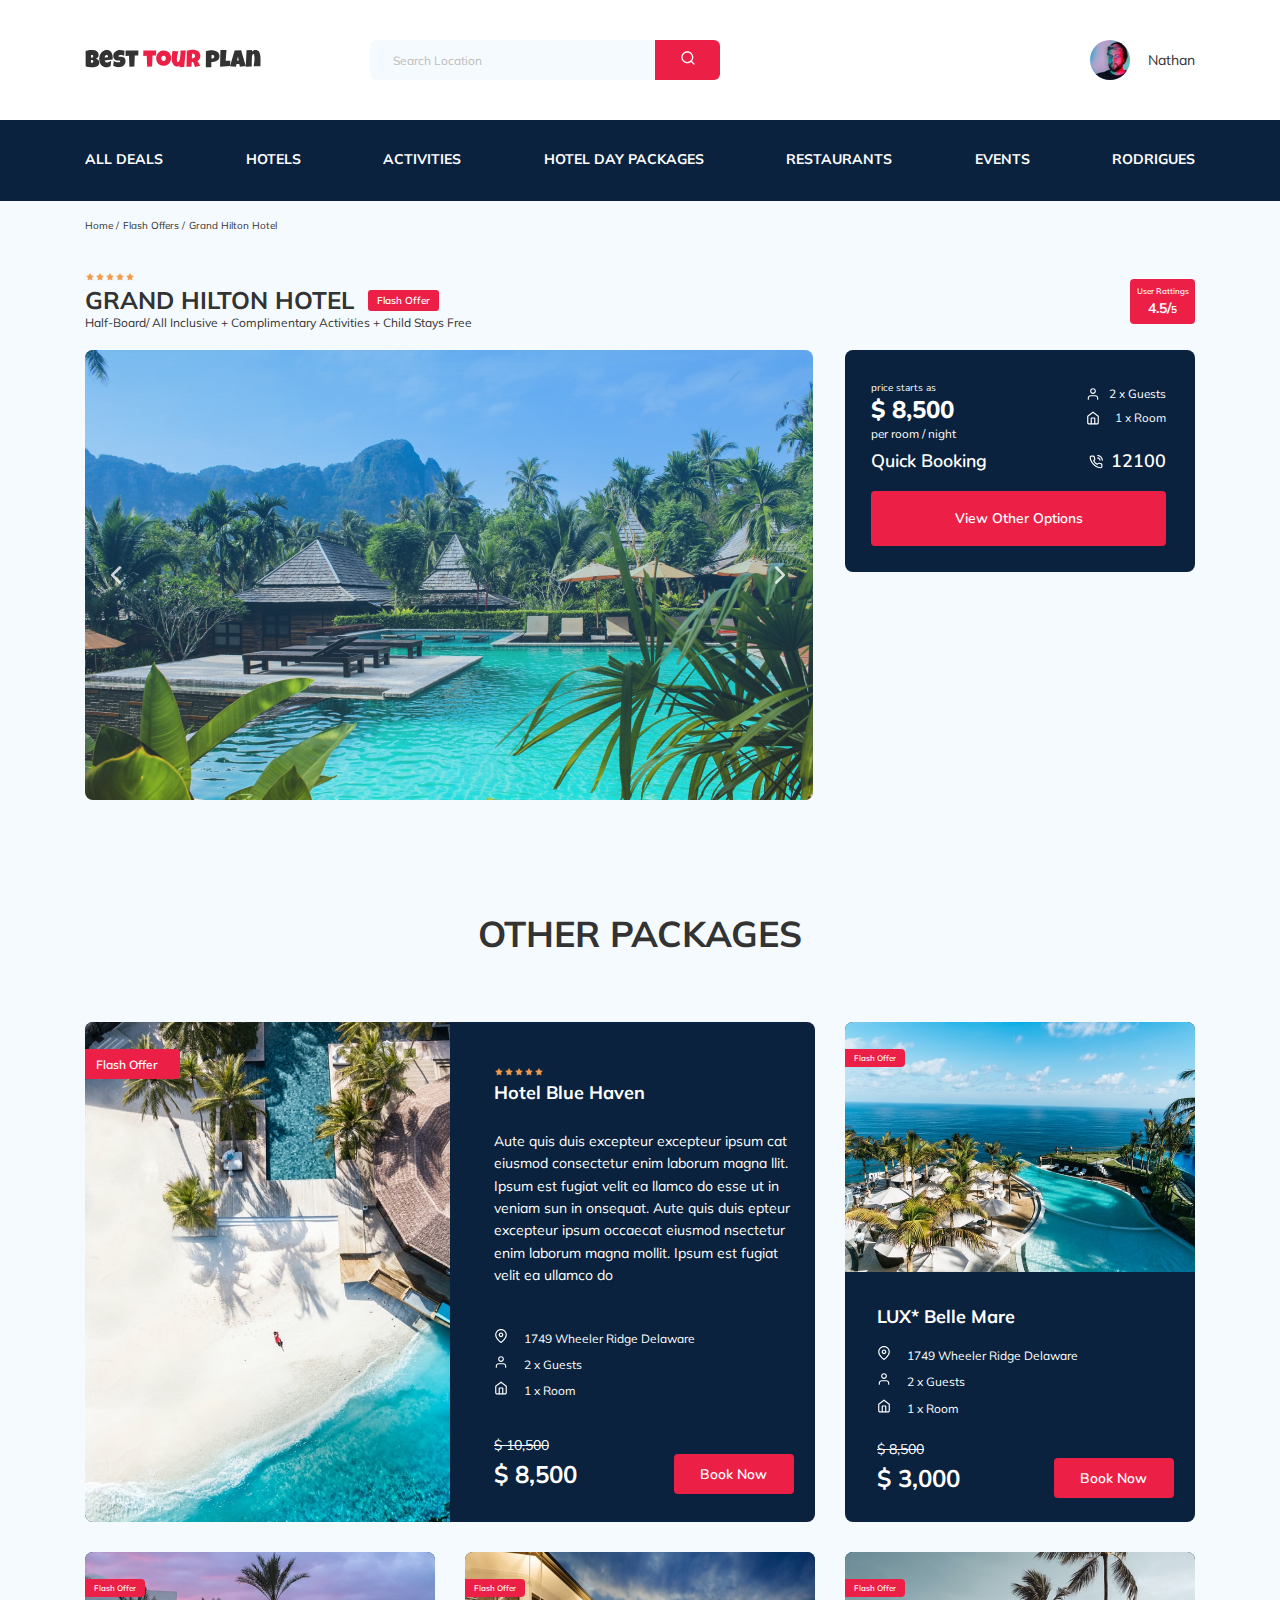
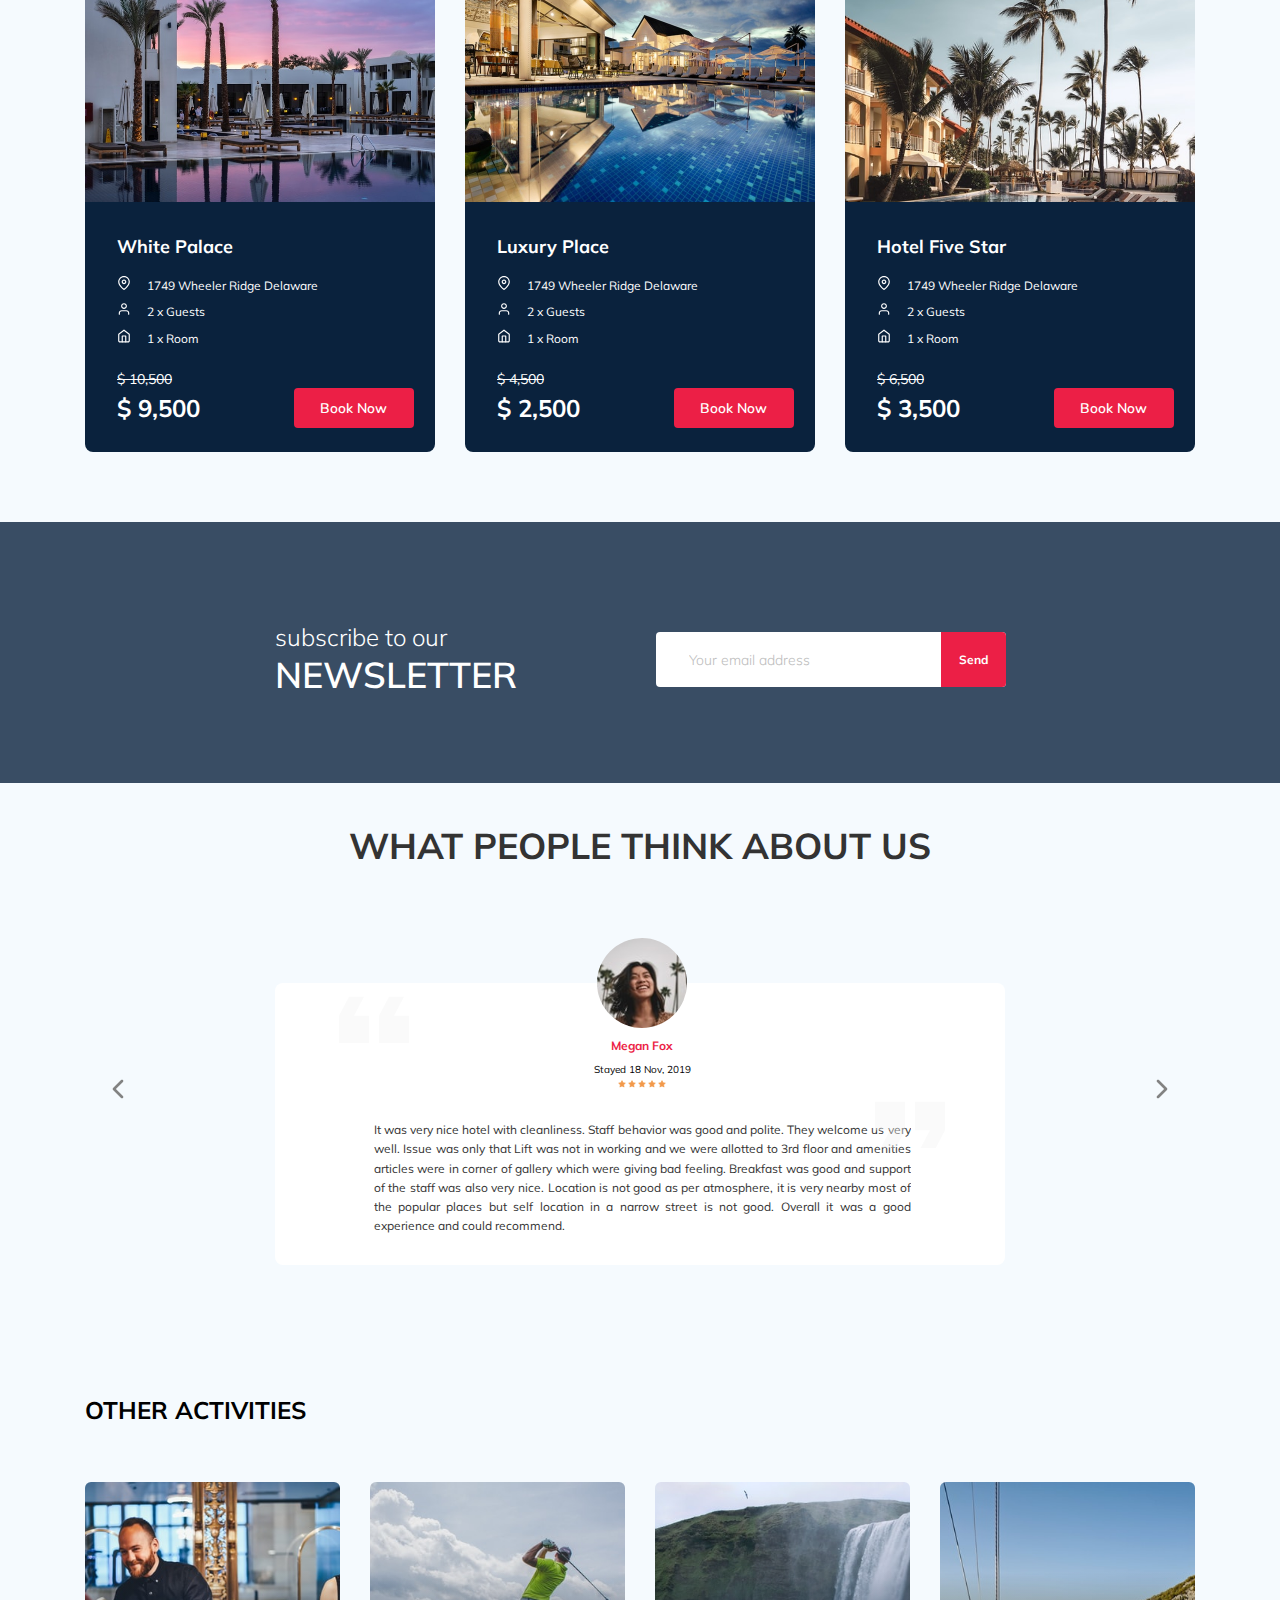
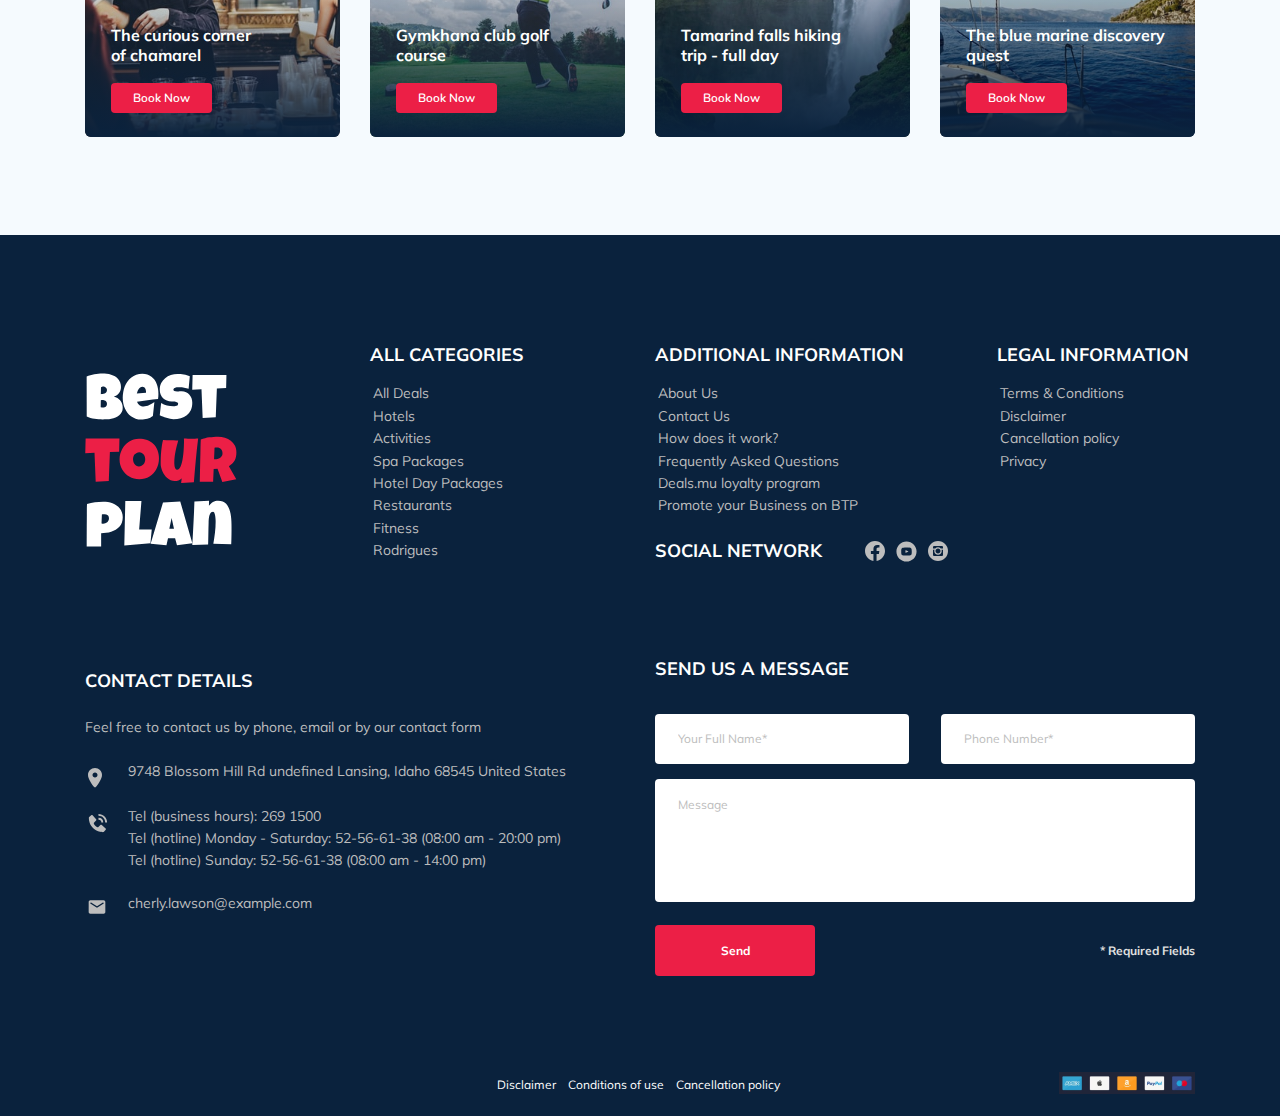
==== commit 6568b2a5: "create: modal window" ====
--- a/index.html
+++ b/index.html
@@ -186,7 +186,7 @@
                 </a>
               </div>
               <!-- /.call-center -->
-              <button class="button booking__button">View Other Options</button>
+              <button data-toggle="modal" class="button booking__button">View Other Options</button>
             </div>
             <!-- /.booking -->
             <div class="map">
@@ -408,9 +408,9 @@
           subscribe to our
           <span class="newsletter-title__strong">Newsletter</span>
         </h2>
-        <form action="#" class="subscribe newsletter__subscribe">
-          <input type="text" class="subscribe__input" placeholder="Your email address" />
-          <button class="subscribe__button">Send</button>
+        <form action="send.php" method="POST" class="subscribe newsletter__subscribe">
+          <input type="text" class="subscribe__input" placeholder="Your email address" name="email" required />
+          <button class="subscribe__button" type="submit">Send</button>
         </form>
       </div>
       <!-- /.newsletter-wrapper -->
@@ -593,7 +593,7 @@
       </div>
       <!-- /.container -->
     </section>
-    <section class="footer">
+    <footer class="footer">
       <div class="container">
         <div class="footer-wrapper">
           <img src="img/vertical-logo.svg" alt="Logo: Best Tour Plan" class="logo footer__logo" />
@@ -683,7 +683,7 @@
             <form action="send.php" method="POST" class="footer__form">
               <input type="text" class="input footer__input" placeholder="Your Full Name*" name="name" />
               <input type="text" class="input footer__input" placeholder="Phone Number*" name="phone" />
-              <textarea class="footer__message" placeholder="Message" name="message"></textarea>
+              <textarea class="message footer__message" placeholder="Message" name="message"></textarea>
               <div class="footer__block">
                 <button class="button footer__button" type="submit">Send</button>
                 <span class="footer__info">* Required Fields</span>
@@ -706,7 +706,27 @@
         <!-- /.footer__bar -->
       </div>
       <!-- /.container -->
-    </section>
+    </footer>
+    <div class="modal">
+      <div class="modal__overlay"></div>
+      <!-- /.modal__overlay -->
+      <div class="modal__dialog">
+        <a href="#" class="modal__close"><img src="img/close.svg" alt="Icon: close" /></a>
+        <h3 class="modal__title">Booking</h3>
+        <form action="send.php" method="POST" class="modal__form">
+          <input type="text" class="input modal__input" placeholder="Your Full Name*" name="name" required />
+          <input type="text" class="input modal__input" placeholder="Phone Number*" name="phone" required />
+          <input type="text" class="input modal__input" placeholder="Email*" name="email" required />
+          <textarea class="message modal__message" placeholder="Message" name="message"></textarea>
+          <div class="modal__block">
+            <button class="button modal__button" type="submit">Send</button>
+            <span class="modal__info">* Required Fields</span>
+          </div>
+        </form>
+      </div>
+      <!-- /.modal__dialog -->
+    </div>
+    <!-- /.modal -->
     <script src="js/swiper-bundle.min.js"></script>
     <!-- <script src="https://api-maps.yandex.ru/2.1/?lang=en_US"></script> -->
     <script src="js/jquery.min.js"></script>
@@ -714,6 +734,3 @@
     <script src="js/main.js"></script>
   </body>
 </html>
-
-
-
--- a/css/style.css
+++ b/css/style.css
@@ -27,6 +27,46 @@
 
 input::placeholder, textarea::placeholder {
   color: #BDBDBD;
+}
+
+.input {
+  font-weight: 400;
+  font-size: 12px;
+  line-height: 15px;
+  background-color: #fff;
+  border-radius: 4px;
+  border: none;
+  padding: 0 23px;
+  height: 50px;
+  outline: none;
+}
+
+.message {
+  font-weight: 400;
+  font-size: 12px;
+  line-height: 15px;
+  background-color: #fff;
+  border-radius: 4px;
+  min-height: 123px;
+  overflow-y: auto;
+  resize: none;
+  padding: 18px 23px;
+  border: none;
+  outline: none;
+}
+
+.button {
+  min-width: 160px;
+  min-height: 50px;
+  padding: 18px;
+  font-weight: 700;
+  font-size: 12px;
+  line-height: 15px;
+  color: #fff;
+  background-color: #EC1F46;
+  border-radius: 4px;
+  border: none;
+  outline: none;
 }
 
 /*! normalize.css v8.0.1 | MIT License | github.com/necolas/normalize.css */
@@ -450,6 +490,7 @@
   border: none;
   background-color: #EC1F46;
   cursor: pointer;
+  outline: none;
 }
 
 .user {
@@ -754,6 +795,7 @@
   border: none;
   color: #fff;
   cursor: pointer;
+  outline: none;
 }
 
 .map {
@@ -1198,6 +1240,7 @@
   border: none;
   background-color: #EC1F46;
   border-radius: 4px;
+  outline: none;
 }
 
 .footer {
@@ -1337,32 +1380,12 @@
 }
 
 .footer__input {
-  font-weight: 400;
-  font-size: 12px;
-  line-height: 15px;
-  background-color: #fff;
-  border-radius: 4px;
-  border: none;
-  padding: 0 23px;
-  height: 50px;
   margin-bottom: 15px;
   flex-basis: 47%;
-  outline: none;
 }
 
 .footer__message {
-  font-weight: 400;
-  font-size: 12px;
-  line-height: 15px;
-  background-color: #fff;
-  border-radius: 4px;
   flex-basis: 100%;
-  min-height: 123px;
-  overflow-y: auto;
-  resize: none;
-  padding: 18px 23px;
-  border: none;
-  outline: none;
   margin-bottom: 23px;
 }
 
@@ -1371,19 +1394,6 @@
   justify-content: space-between;
   align-items: center;
   width: 100%;
-}
-
-.footer__button {
-  min-width: 160px;
-  min-height: 50px;
-  padding: 18px;
-  font-weight: 700;
-  font-size: 12px;
-  line-height: 15px;
-  color: #fff;
-  background-color: #EC1F46;
-  border-radius: 4px;
-  border: none;
 }
 
 .footer__info {
@@ -1429,6 +1439,102 @@
   object-fit: cover;
 }
 
+.modal__overlay {
+  position: fixed;
+  left: 0;
+  top: 0;
+  right: 0;
+  bottom: 0;
+  background-color: rgba(0, 143, 223, 0.39);
+  z-index: 100;
+  visibility: hidden;
+  opacity: 0;
+  transition: opacity 0.2s;
+}
+
+.modal__overlay--visible {
+  visibility: visible;
+  opacity: 1;
+}
+
+.modal__dialog {
+  position: fixed;
+  top: 50%;
+  left: 50%;
+  max-height: 100%;
+  max-width: 478px;
+  padding: 30px 88px;
+  background-color: #0A223D;
+  transform: translate(-50%, -50%);
+  color: #fff;
+  border-radius: 8px;
+  z-index: 101;
+  visibility: hidden;
+  opacity: 0;
+  transition: opacity 0.2s;
+  overflow: auto;
+}
+
+.modal__dialog--visible {
+  visibility: visible;
+  opacity: 1;
+}
+
+.modal__close {
+  position: absolute;
+  right: 18px;
+  top: 17px;
+  text-decoration: none;
+  cursor: pointer;
+}
+
+.modal__title {
+  font-weight: 700;
+  font-size: 18px;
+  line-height: 23px;
+  text-transform: uppercase;
+  text-align: center;
+  margin-top: 7px;
+  margin-bottom: 11px;
+}
+
+.modal__input {
+  width: 100%;
+  margin-bottom: 15px;
+}
+
+.modal__message {
+  width: 100%;
+  margin-bottom: 15px;
+}
+
+.modal__block {
+  display: flex;
+  justify-content: space-between;
+  align-items: center;
+  width: 100%;
+}
+
+.modal__info {
+  font-weight: 700;
+  font-size: 12px;
+  line-height: 15px;
+  color: #E0E0E0;
+}
+
+.hotel__button {
+  font-family: 'Nunito', sans-serif;
+  font-weight: 600;
+  font-size: 12px;
+  line-height: 16px;
+  color: #fff;
+  padding: 10px 25px;
+  border: none;
+  background-color: #EC1F46;
+  border-radius: 4px;
+  text-decoration: none;
+}
+
 @media (max-width: 1200px) {
   .container {
     max-width: 960px;
@@ -1626,6 +1732,10 @@
   }
   .footer__bar-list {
     margin-right: 0;
+  }
+  .modal__dialog--visible {
+    padding-left: 35px;
+    padding-right: 35px;
   }
 }
 
@@ -1729,6 +1839,9 @@
     order: -1;
     margin-left: 0;
   }
+  .hotel-info--back {
+    flex-direction: column;
+  }
   .hotel-slider {
     height: 350px;
   }
@@ -1831,6 +1944,20 @@
   .footer__input {
     flex-basis: 100%;
   }
+  .modal__dialog--visible {
+    padding-left: 25px;
+    padding-right: 25px;
+  }
+  .modal__block {
+    display: grid;
+    grid-row-gap: 15px;
+  }
+  .modal__button {
+    grid-row: 2;
+  }
+  .modal__info {
+    grid-row: 1;
+  }
 }
 
 @media (max-width: 576px) {
@@ -1859,6 +1986,9 @@
   .reviews-slider__text {
     max-height: 145px;
     overflow-y: auto;
+  }
+  .modal__dialog--visible {
+    min-width: 360px;
   }
 }
 
@@ -2088,6 +2218,9 @@
   }
   .footer__info {
     grid-row: 1;
+  }
+  .modal__dialog--visible {
+    min-width: 280px;
   }
 }
 
@@ -2189,6 +2322,16 @@
     border-radius: 4px;
     opacity: 0.7;
   }
+  .hotel__button {
+    background-image: linear-gradient(to left, transparent, transparent 50%, #6253e1 50%, #852D91, #F24645);
+    background-position: 100% 0;
+    background-size: 200% 100%;
+    transition: all .25s ease-in;
+  }
+  .hotel__button:hover {
+    background-position: 0 0;
+    box-shadow: 0 4px 15px 0 rgba(126, 52, 161, 0.75);
+  }
   .booking__number:hover {
     opacity: 0.5;
   }
@@ -2255,5 +2398,15 @@
   .footer__bar-link:hover {
     color: #bdbdbd;
   }
+  .modal__button {
+    background-image: linear-gradient(to left, transparent, transparent 50%, #6253e1 50%, #852D91, #F24645);
+    background-position: 100% 0;
+    background-size: 200% 100%;
+    transition: all .25s ease-in;
+  }
+  .modal__button:hover {
+    background-position: 0 0;
+    box-shadow: 0 4px 15px 0 rgba(126, 52, 161, 0.75);
+  }
 }
 /*# sourceMappingURL=style.css.map */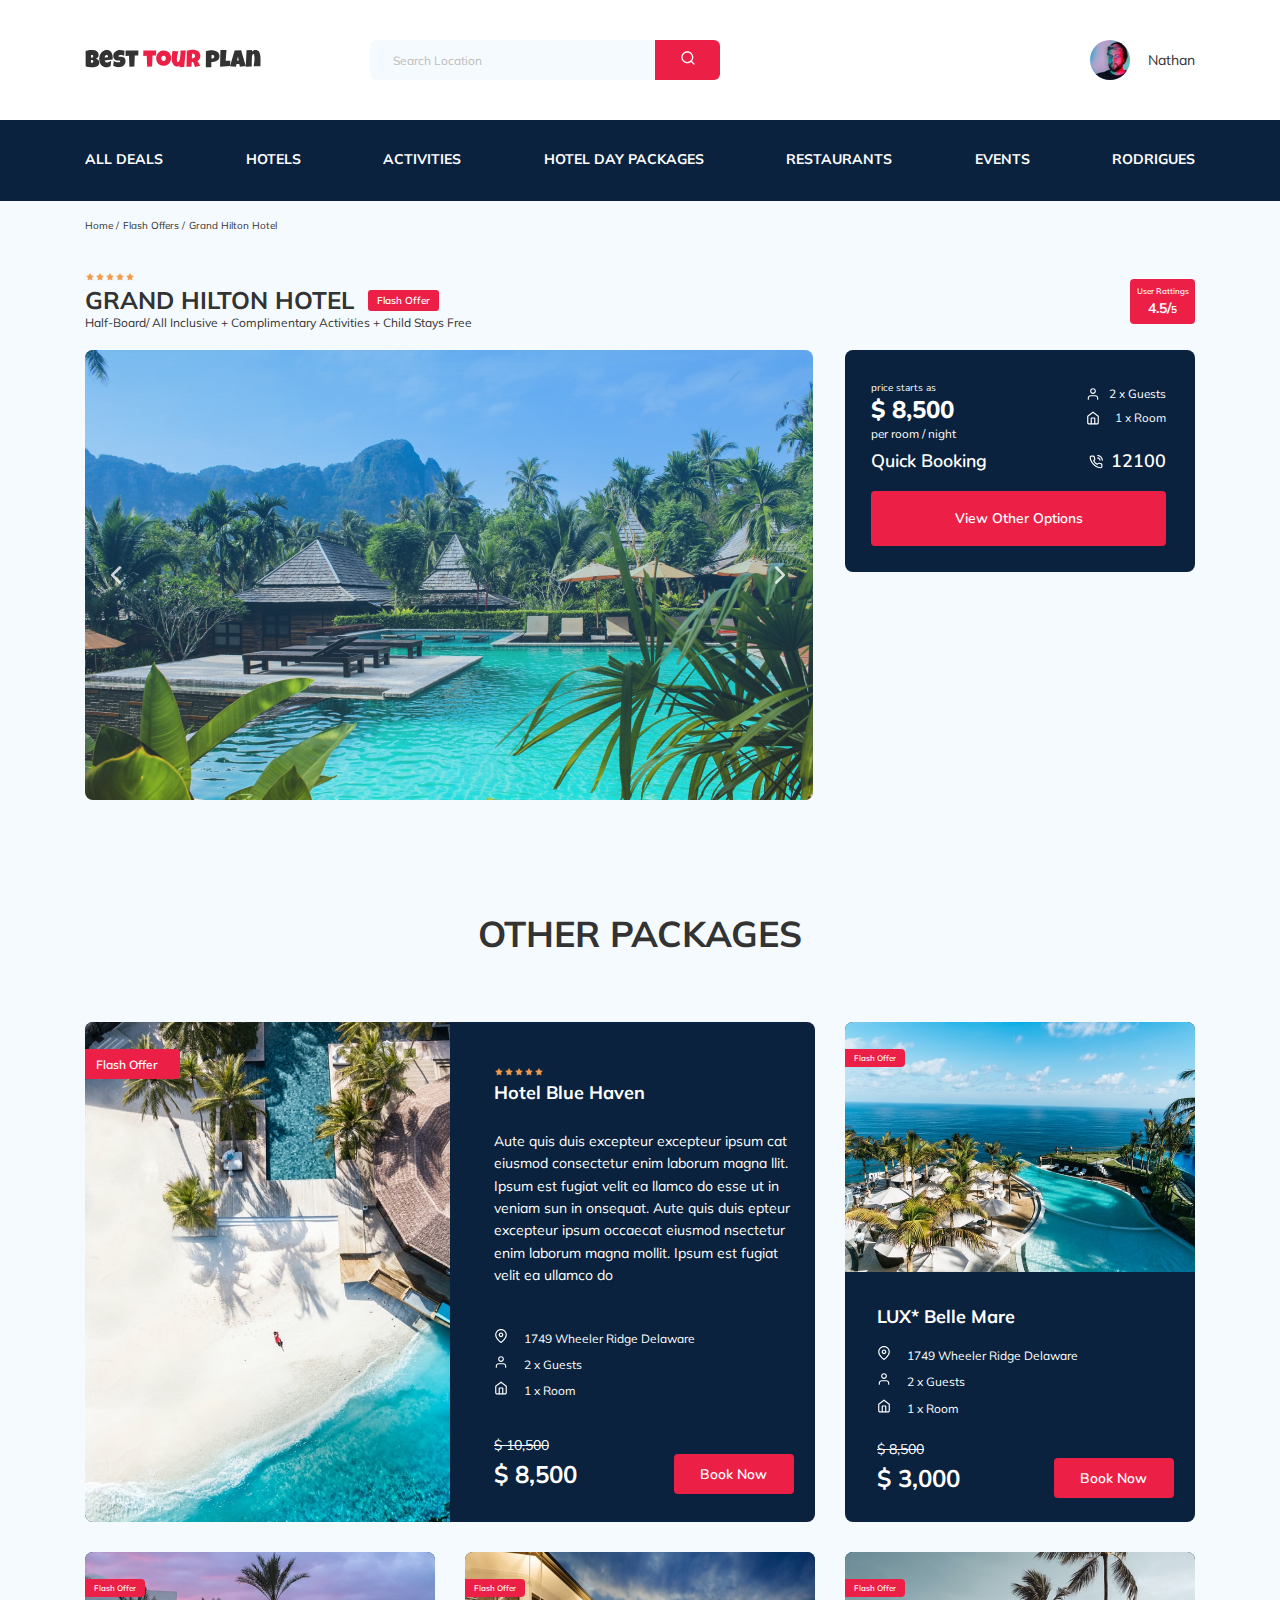
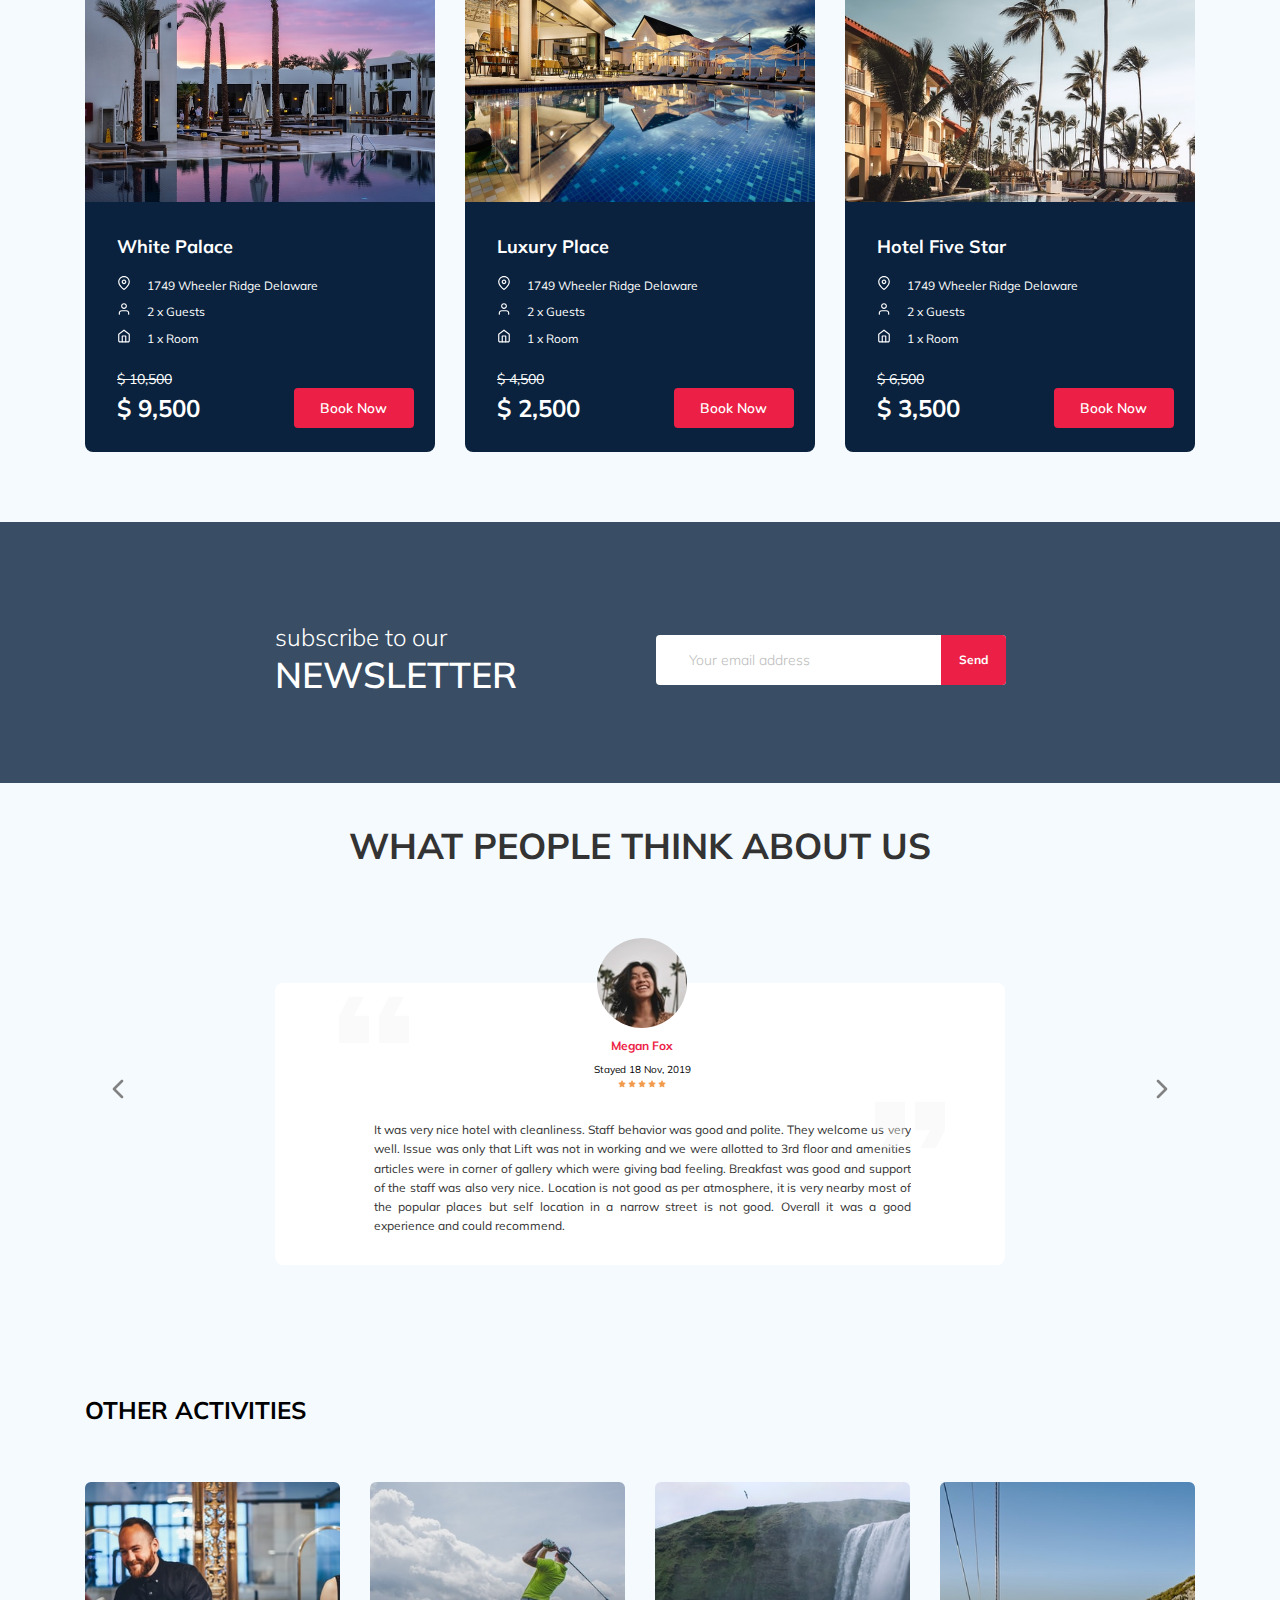
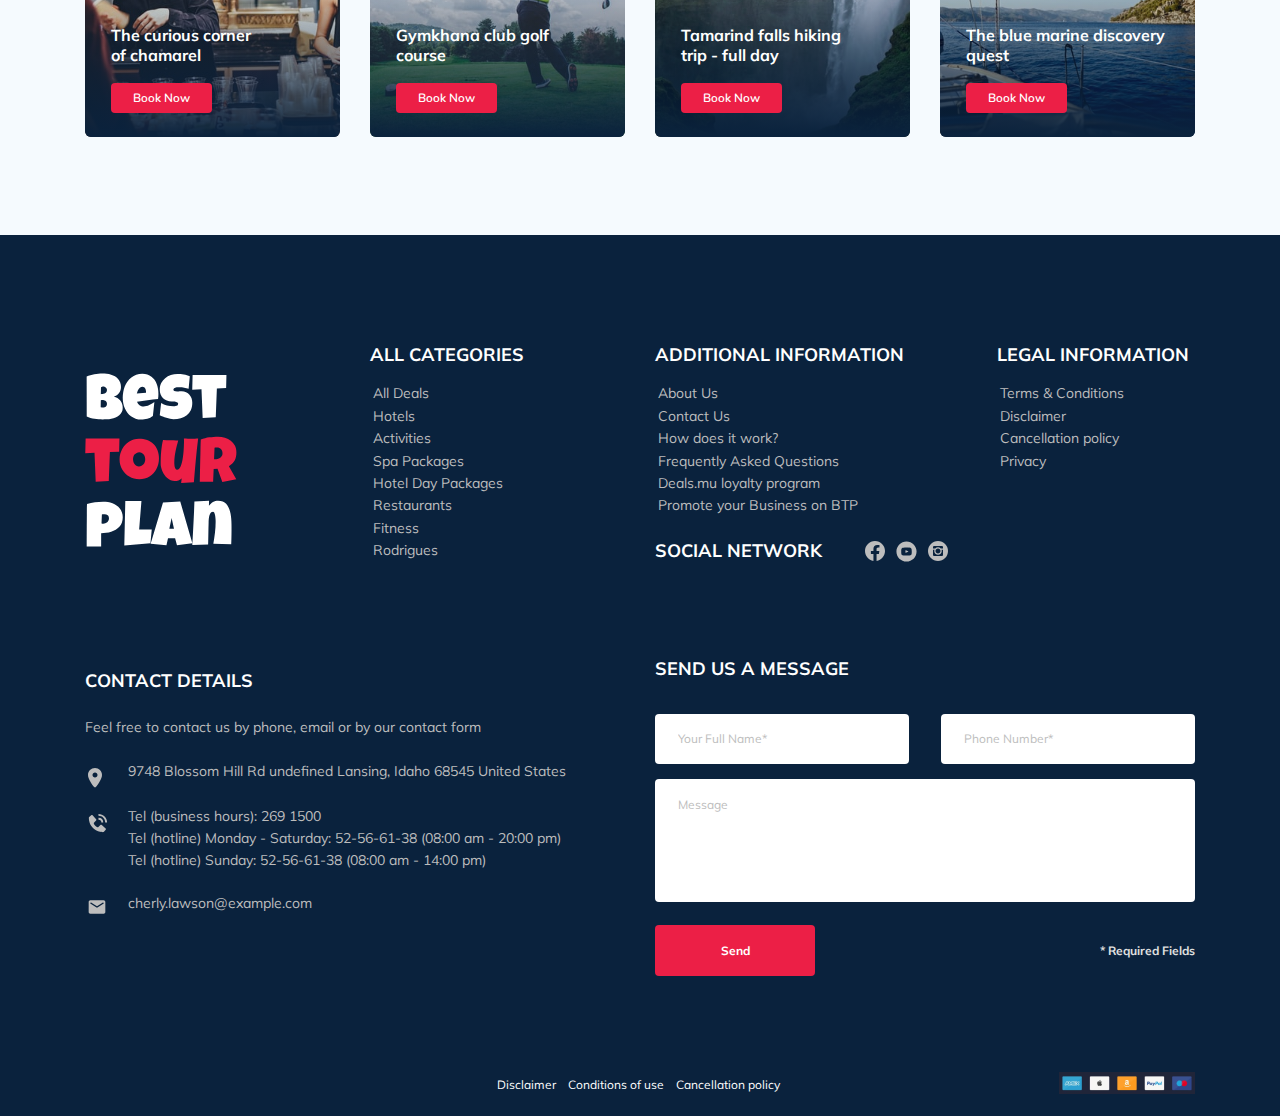
==== commit ba7ce60b: "fix: form" ====
--- a/index.html
+++ b/index.html
@@ -186,7 +186,7 @@
                 </a>
               </div>
               <!-- /.call-center -->
-              <button data-toggle="modal" class="button booking__button">View Other Options</button>
+              <button data-toggle="modal" class="button booking__button" type="submit">View Other Options</button>
             </div>
             <!-- /.booking -->
             <div class="map">
@@ -254,7 +254,7 @@
                   <span class="reserve__price-old">$ 10,500</span>
                   <span class="reserve__price-new">$ 8,500</span>
                 </div>
-                <button class="reserve__button">Book Now</button>
+                <button data-toggle="modal" class="reserve__button" type="submit">Book Now</button>
               </div>
             </div>
             <!-- /.packages-card__reserve -->
@@ -288,7 +288,7 @@
                   <span class="reserve__price-old">$ 8,500</span>
                   <span class="reserve__price-new">$ 3,000</span>
                 </div>
-                <button class="reserve__button">Book Now</button>
+                <button data-toggle="modal" class="reserve__button" type="submit">Book Now</button>
               </div>
             </div>
             <!-- /.packages-card__reserve -->
@@ -322,7 +322,7 @@
                   <span class="reserve__price-old">$ 10,500</span>
                   <span class="reserve__price-new">$ 9,500</span>
                 </div>
-                <button class="reserve__button">Book Now</button>
+                <button data-toggle="modal" class="reserve__button" type="submit">Book Now</button>
               </div>
             </div>
             <!-- /.packages-card__reserve -->
@@ -356,7 +356,7 @@
                   <span class="reserve__price-old">$ 4,500</span>
                   <span class="reserve__price-new">$ 2,500</span>
                 </div>
-                <button class="reserve__button">Book Now</button>
+                <button data-toggle="modal" class="reserve__button" type="submit">Book Now</button>
               </div>
             </div>
             <!-- /.packages-card__reserve -->
@@ -390,7 +390,7 @@
                   <span class="reserve__price-old">$ 6,500</span>
                   <span class="reserve__price-new">$ 3,500</span>
                 </div>
-                <button class="reserve__button">Book Now</button>
+                <button data-toggle="modal" class="reserve__button" type="submit">Book Now</button>
               </div>
             </div>
             <!-- /.reserve -->
@@ -408,9 +408,14 @@
           subscribe to our
           <span class="newsletter-title__strong">Newsletter</span>
         </h2>
-        <form action="send.php" method="POST" class="subscribe newsletter__subscribe">
-          <input type="text" class="subscribe__input" placeholder="Your email address" name="email" required />
-          <button class="subscribe__button" type="submit">Send</button>
+        <form action="send.php" method="POST" class="subscribe newsletter__subscribe form">
+          <!-- <input type="email" class="subscribe__input" placeholder="Your email address" name="email" required />
+          <button class="subscribe__button" type="submit">Send</button> -->
+
+          <div class="subscribe__group">
+            <input type="email" class="input subscribe__input" placeholder="Your email address" name="email" required />
+            <button class="subscribe__button" type="submit">Send</button>
+          </div>
         </form>
       </div>
       <!-- /.newsletter-wrapper -->
@@ -567,25 +572,25 @@
           <div class="card activities__card">
             <img src="img/activity-1.jpg" alt="The curious corner of chamarel" class="card__image" />
             <h3 class="card__title">The curious corner of&nbsp;chamarel</h3>
-            <button class="card__button">Book Now</button>
+            <button data-toggle="modal" class="card__button" type="submit">Book Now</button>
           </div>
           <!-- /.card -->
           <div class="card activities__card">
             <img src="img/activity-2.jpg" alt="Gymkhana club golf course" class="card__image" />
             <h3 class="card__title">Gymkhana club golf course</h3>
-            <button class="card__button">Book Now</button>
+            <button data-toggle="modal" class="card__button" type="submit">Book Now</button>
           </div>
           <!-- /.card -->
           <div class="card activities__card">
             <img src="img/activity-3.jpg" alt="Tamarind falls hiking trip - full day" class="card__image" />
             <h3 class="card__title">Tamarind falls hiking trip&nbsp;- full day</h3>
-            <button class="card__button">Book Now</button>
+            <button data-toggle="modal" class="card__button" type="submit">Book Now</button>
           </div>
           <!-- /.card -->
           <div class="card activities__card">
             <img src="img/activity-4.jpg" alt="The blue marine discovery Book Nowquest" class="card__image" />
             <h3 class="card__title">The blue marine discovery quest</h3>
-            <button class="card__button">Book Now</button>
+            <button data-toggle="modal" class="card__button" type="submit">Book Now</button>
           </div>
           <!-- /.card -->
         </div>
@@ -680,9 +685,27 @@
           <!-- /.footer__contact-details -->
           <div class="footer__contact-form">
             <h3 class="footer__title footer__title--mb-3">Send us a message</h3>
-            <form action="send.php" method="POST" class="footer__form">
-              <input type="text" class="input footer__input" placeholder="Your Full Name*" name="name" />
-              <input type="text" class="input footer__input" placeholder="Phone Number*" name="phone" />
+            <form action="send.php" method="POST" class="footer__form form">
+              <div class="footer__input-group">
+                <input
+                  type="text"
+                  minlength="2"
+                  class="input footer__input"
+                  placeholder="Your Full Name*"
+                  name="name"
+                  required
+                />
+              </div>
+              <div class="footer__input-group">
+                <input
+                  type="tel"
+                  minlength="18"
+                  class="input footer__input phone"
+                  placeholder="Phone Number*"
+                  name="phone"
+                  required
+                />
+              </div>
               <textarea class="message footer__message" placeholder="Message" name="message"></textarea>
               <div class="footer__block">
                 <button class="button footer__button" type="submit">Send</button>
@@ -713,10 +736,24 @@
       <div class="modal__dialog">
         <a href="#" class="modal__close"><img src="img/close.svg" alt="Icon: close" /></a>
         <h3 class="modal__title">Booking</h3>
-        <form action="send.php" method="POST" class="modal__form">
-          <input type="text" class="input modal__input" placeholder="Your Full Name*" name="name" required />
-          <input type="text" class="input modal__input" placeholder="Phone Number*" name="phone" required />
-          <input type="text" class="input modal__input" placeholder="Email*" name="email" required />
+        <form action="send.php" method="POST" class="modal__form form">
+          <input
+            type="text"
+            minlength="2"
+            class="input modal__input"
+            placeholder="Your Full Name*"
+            name="name"
+            required
+          />
+          <input
+            type="tel"
+            minlength="18"
+            class="input modal__input phone"
+            placeholder="Phone Number*"
+            name="phone"
+            required
+          />
+          <input type="email" class="input modal__input" placeholder="Email*" name="email" required />
           <textarea class="message modal__message" placeholder="Message" name="message"></textarea>
           <div class="modal__block">
             <button class="button modal__button" type="submit">Send</button>
@@ -731,6 +768,8 @@
     <!-- <script src="https://api-maps.yandex.ru/2.1/?lang=en_US"></script> -->
     <script src="js/jquery.min.js"></script>
     <script src="js/parallax.js"></script>
+    <script src="js/jquery.validate.min.js"></script>
+    <script src="js/jquery.mask.min.js"></script>
     <script src="js/main.js"></script>
   </body>
 </html>
--- a/css/style.css
+++ b/css/style.css
@@ -67,6 +67,12 @@
   border-radius: 4px;
   border: none;
   outline: none;
+}
+
+.invalid {
+  color: #EC1F46;
+  border-bottom: 1px solid #EC1F46;
+  font-size: 14px;
 }
 
 /*! normalize.css v8.0.1 | MIT License | github.com/necolas/normalize.css */
@@ -955,6 +961,7 @@
   color: #fff;
   padding: 11px 27px 10px 26px;
   border: none;
+  outline: none;
   background-color: #EC1F46;
   border-radius: 4px;
   margin-top: 18px;
@@ -1012,15 +1019,12 @@
 .subscribe {
   position: relative;
   min-width: 350px;
-  height: 55px;
+  height: 50px;
   border-radius: 4px;
-  overflow: hidden;
 }
 
 .subscribe__input {
-  position: absolute;
   width: 100%;
-  height: 100%;
   border: none;
   padding-left: 33px;
   padding-right: 75px;
@@ -1041,6 +1045,8 @@
   font-weight: bold;
   font-size: 12px;
   line-height: 15px;
+  border-top-right-radius: 4px;
+  border-bottom-right-radius: 4px;
 }
 
 .reviews {
@@ -1380,6 +1386,10 @@
 }
 
 .footer__input {
+  width: 100%;
+}
+
+.footer__input-group {
   margin-bottom: 15px;
   flex-basis: 47%;
 }
@@ -1500,12 +1510,16 @@
 
 .modal__input {
   width: 100%;
-  margin-bottom: 15px;
+  margin-top: 15px;
 }
 
 .modal__message {
   width: 100%;
-  margin-bottom: 15px;
+  margin-top: 15px;
+}
+
+.modal__button {
+  margin-top: 15px;
 }
 
 .modal__block {
@@ -1549,7 +1563,7 @@
   .packages-card__picture--first {
     max-height: 510px;
   }
-  .footer__input {
+  .footer__input-group {
     flex-basis: 100%;
   }
 }
@@ -1669,7 +1683,7 @@
     grid-row-gap: 49px;
     grid-column-gap: 13px;
   }
-  .footer__input {
+  .footer__input-group {
     flex-basis: 47%;
   }
   .footer__logo {
@@ -1941,7 +1955,7 @@
     grid-row: 7;
     grid-column: 1;
   }
-  .footer__input {
+  .footer__input-group {
     flex-basis: 100%;
   }
   .modal__dialog--visible {
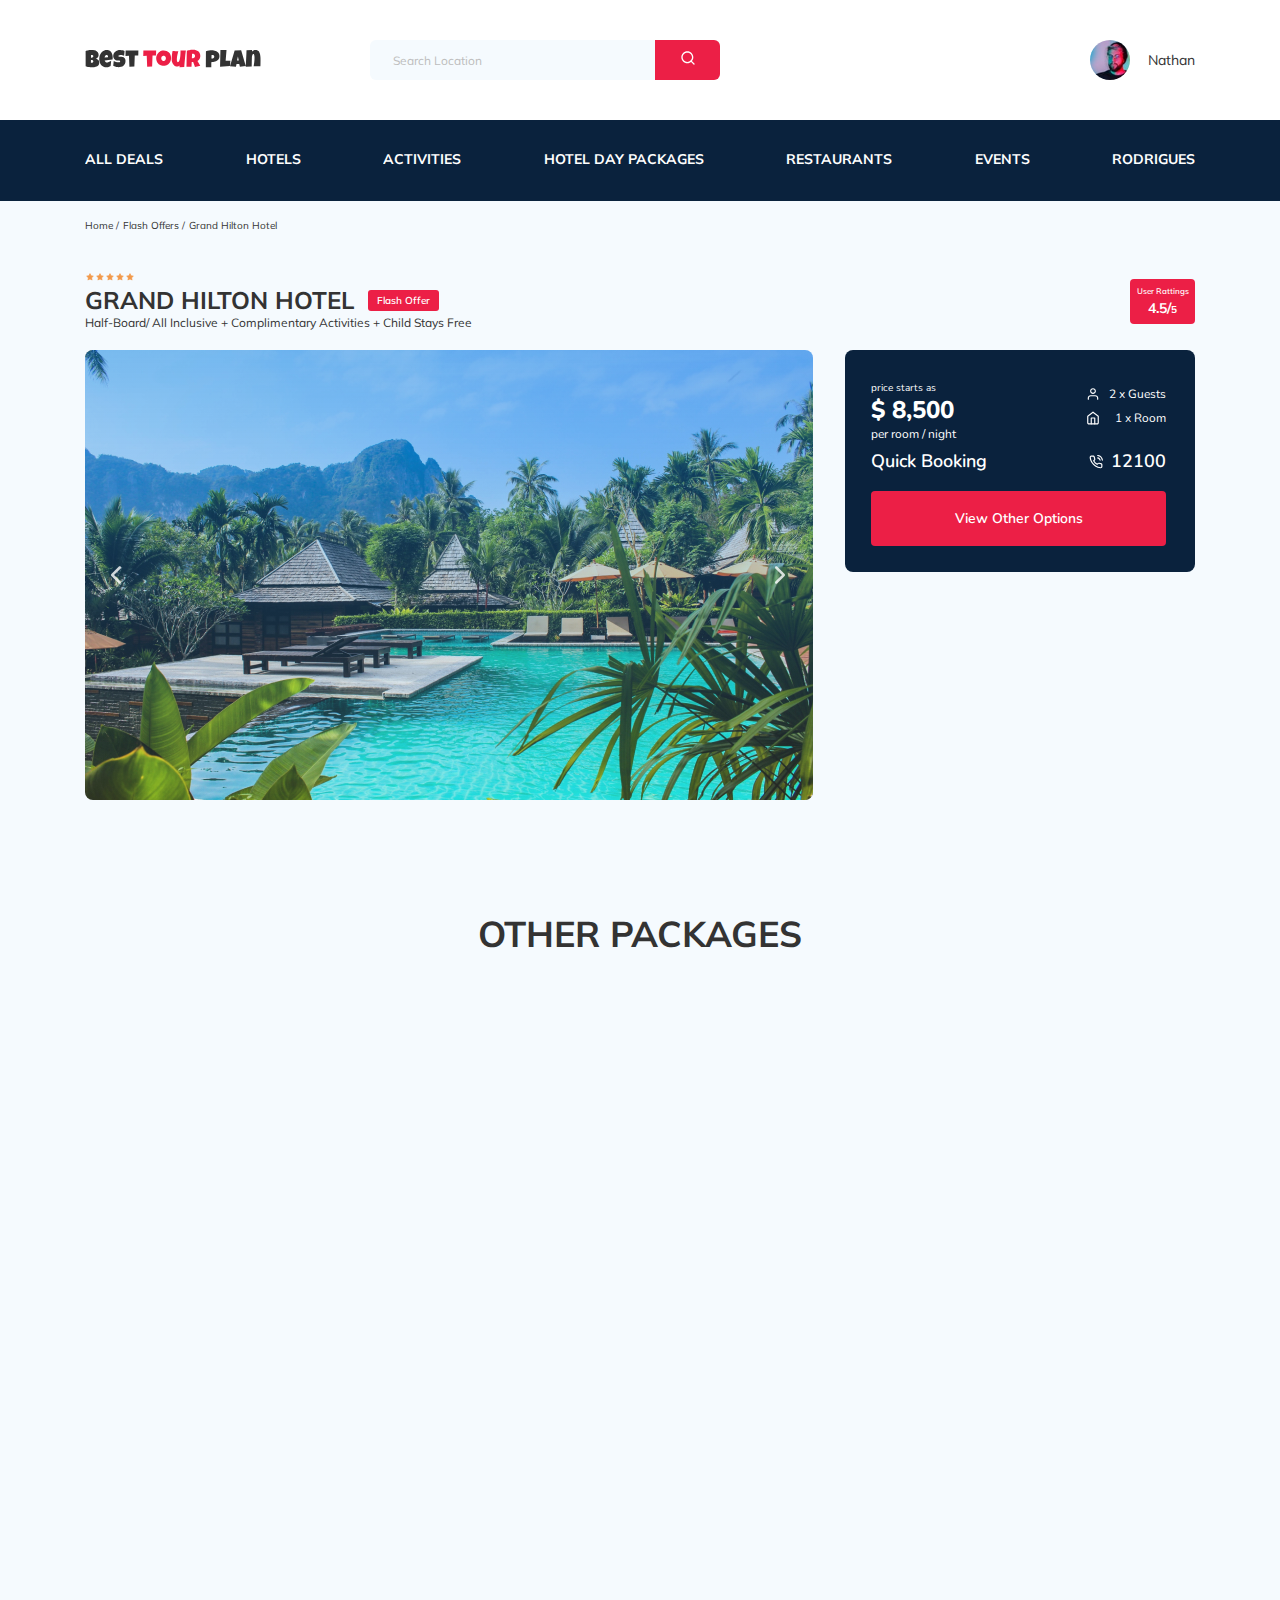
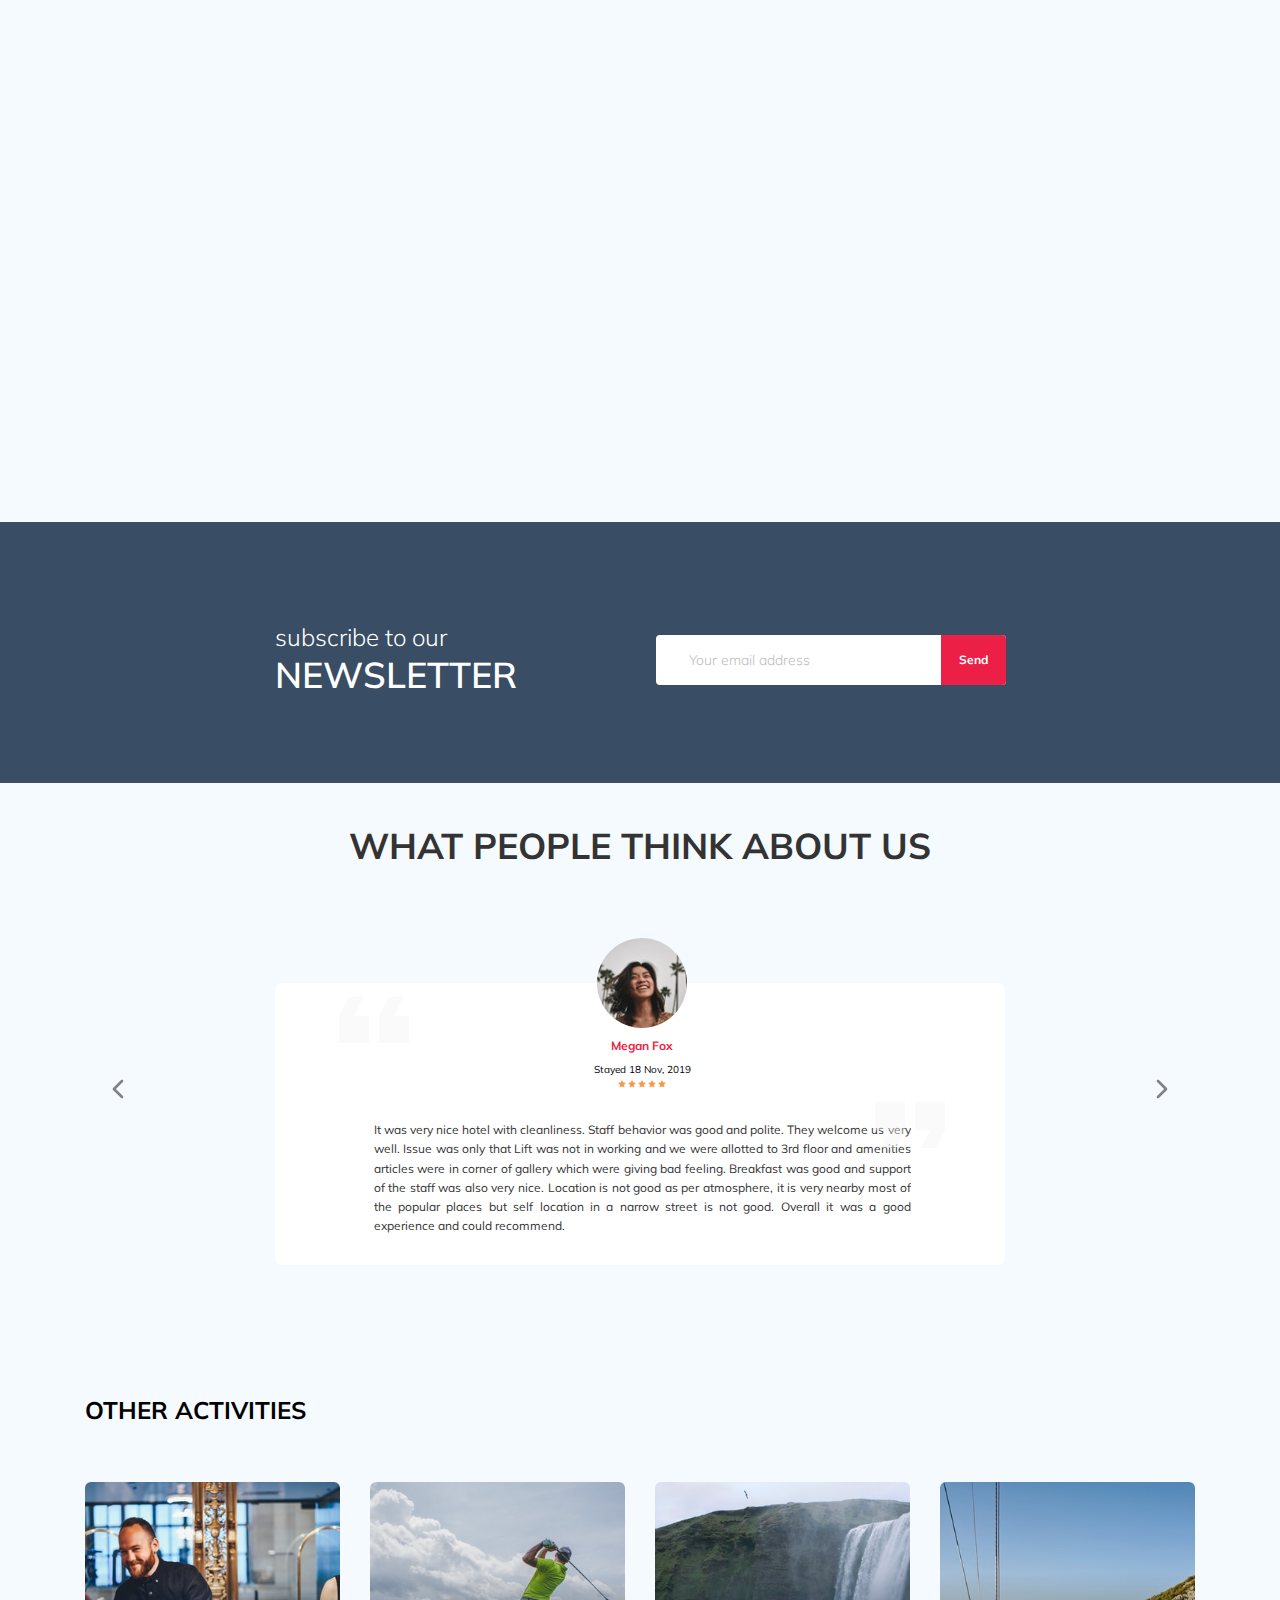
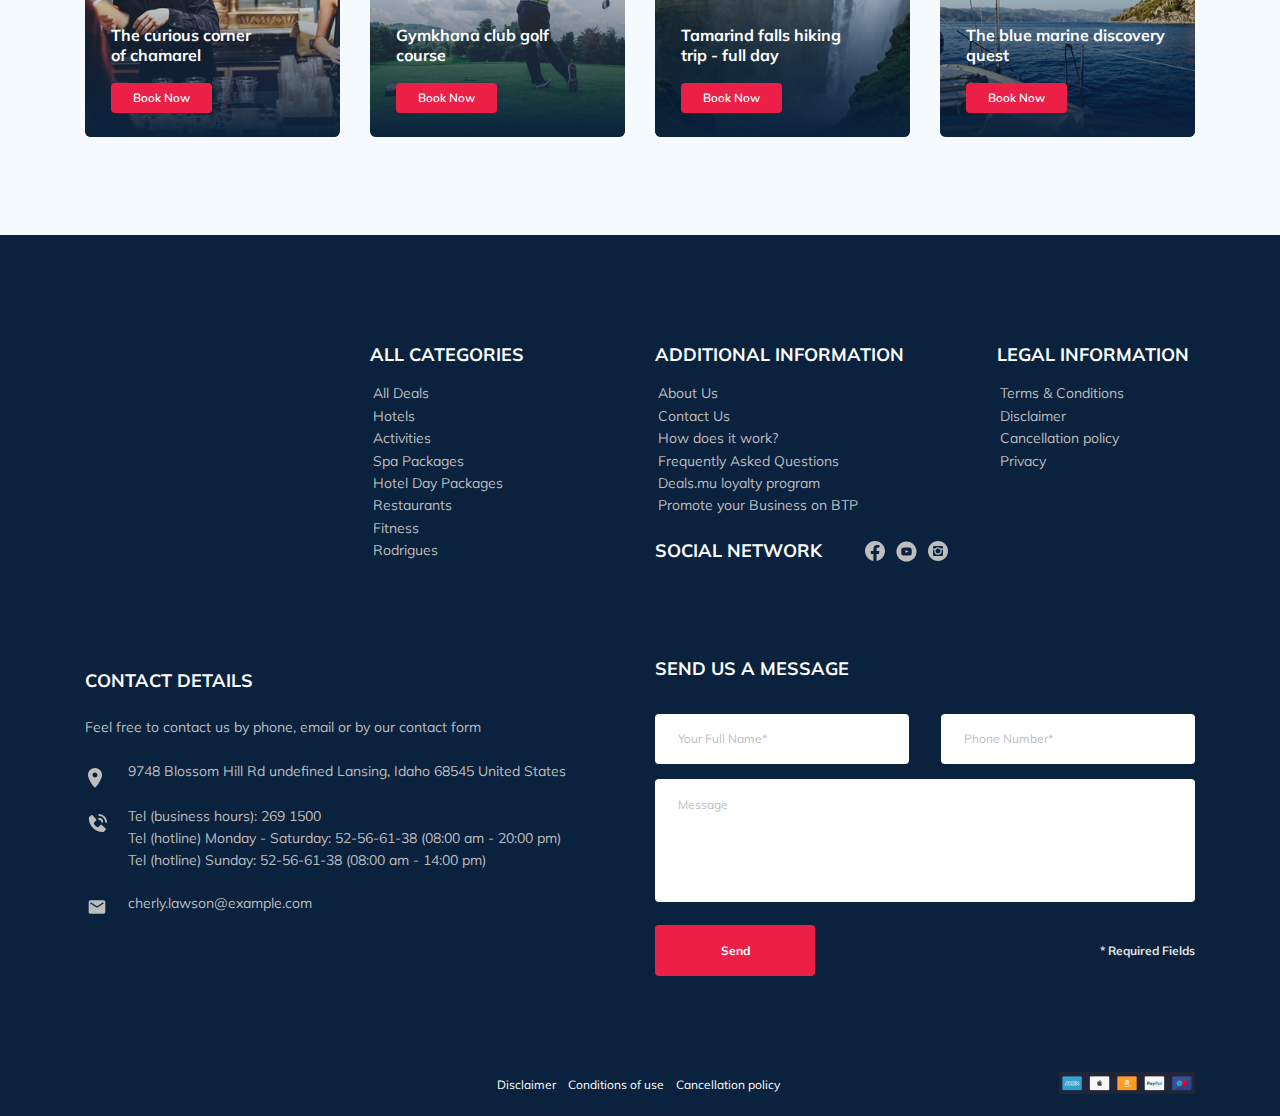
==== commit dce8ecfe: "create: animation" ====
--- a/index.html
+++ b/index.html
@@ -12,6 +12,7 @@
       rel="stylesheet"
     />
     <link rel="stylesheet" href="css/swiper-bundle.min.css" />
+    <link rel="stylesheet" href="css/aos.css" />
     <link rel="stylesheet" href="css/style.css" />
   </head>
   <body>
@@ -19,7 +20,12 @@
       <div class="container">
         <div class="navbar-top">
           <a href="#" class="logo">
-            <img src="img/horizontal-logo.svg" alt="Logo: Best Tour Plan" class="logo__image" />
+            <img
+              src="img/horizontal-logo.svg"
+              alt="Logo: Best Tour Plan"
+              class="logo__image"
+              data-aos="zoom-out-down"
+            />
           </a>
 
           <form action="#" class="search navbar__search navbar__search--mobile--hidden">
@@ -210,7 +216,12 @@
       <div class="container">
         <h2 class="packages__title">Other Packages</h2>
         <div class="grid-container">
-          <div class="packages-card packages-card--first">
+          <div
+            class="packages-card packages-card--first"
+            data-aos="fade-right"
+            data-aos-offset="300"
+            data-aos-easing="ease-in-sine"
+          >
             <div class="packages-card__picture packages-card__picture--first">
               <span class="packages-card__offer">Flash Offer</span>
               <img
@@ -260,7 +271,7 @@
             <!-- /.packages-card__reserve -->
           </div>
           <!-- /.packages-card -->
-          <div class="packages-card">
+          <div class="packages-card" data-aos="fade-left" data-aos-offset="300" data-aos-easing="ease-in-sine">
             <div class="packages-card__picture">
               <span class="packages-card__offer packages-card__offer--text">Flash Offer</span>
               <img src="img/package-2.jpg" alt="Hotel Blue Haven" class="packages-card__image" />
@@ -294,7 +305,13 @@
             <!-- /.packages-card__reserve -->
           </div>
           <!-- /.packages-card -->
-          <div class="packages-card">
+          <div
+            class="packages-card"
+            data-aos="fade-zoom-in"
+            data-aos-easing="ease-in-back"
+            data-aos-delay="200"
+            data-aos-offset="0"
+          >
             <div class="packages-card__picture">
               <span class="packages-card__offer packages-card__offer--text">Flash Offer</span>
               <img src="img/package-3.jpg" alt="Hotel Blue Haven" class="packages-card__image" />
@@ -328,7 +345,13 @@
             <!-- /.packages-card__reserve -->
           </div>
           <!-- /.packages-card -->
-          <div class="packages-card">
+          <div
+            class="packages-card"
+            data-aos="fade-zoom-in"
+            data-aos-easing="ease-in-back"
+            data-aos-delay="200"
+            data-aos-offset="0"
+          >
             <div class="packages-card__picture">
               <span class="packages-card__offer packages-card__offer--text">Flash Offer</span>
               <img src="img/package-4.jpg" alt="Hotel Blue Haven" class="packages-card__image" />
@@ -362,7 +385,13 @@
             <!-- /.packages-card__reserve -->
           </div>
           <!-- /.packages-card -->
-          <div class="packages-card">
+          <div
+            class="packages-card"
+            data-aos="fade-zoom-in"
+            data-aos-easing="ease-in-back"
+            data-aos-delay="200"
+            data-aos-offset="0"
+          >
             <div class="packages-card__picture">
               <span class="packages-card__offer packages-card__offer--text">Flash Offer</span>
               <img src="img/package-5.jpg" alt="Hotel Blue Haven" class="packages-card__image" />
@@ -601,7 +630,13 @@
     <footer class="footer">
       <div class="container">
         <div class="footer-wrapper">
-          <img src="img/vertical-logo.svg" alt="Logo: Best Tour Plan" class="logo footer__logo" />
+          <img
+            src="img/vertical-logo.svg"
+            alt="Logo: Best Tour Plan"
+            class="logo footer__logo"
+            data-aos="zoom-out"
+            data-aos-delay="200"
+          />
           <div class="footer__list footer__categories">
             <h3 class="footer__title">ALL CATEGORIES</h3>
             <ul class="footer__ul">
@@ -770,6 +805,7 @@
     <script src="js/parallax.js"></script>
     <script src="js/jquery.validate.min.js"></script>
     <script src="js/jquery.mask.min.js"></script>
+    <script src="js/aos.js"></script>
     <script src="js/main.js"></script>
   </body>
 </html>
--- a/css/style.css
+++ b/css/style.css
@@ -72,7 +72,7 @@
 .invalid {
   color: #EC1F46;
   border-bottom: 1px solid #EC1F46;
-  font-size: 14px;
+  font-size: 12px;
 }
 
 /*! normalize.css v8.0.1 | MIT License | github.com/necolas/normalize.css */
@@ -1018,7 +1018,7 @@
 
 .subscribe {
   position: relative;
-  min-width: 350px;
+  width: 350px;
   height: 50px;
   border-radius: 4px;
 }
@@ -2113,7 +2113,7 @@
     line-height: 46px;
   }
   .subscribe {
-    min-width: 280px;
+    width: 280px;
     margin-top: 18px;
   }
   .subscribe__input {
@@ -2235,6 +2235,9 @@
   }
   .modal__dialog--visible {
     min-width: 280px;
+  }
+  .invalid {
+    font-size: 11px;
   }
 }
 
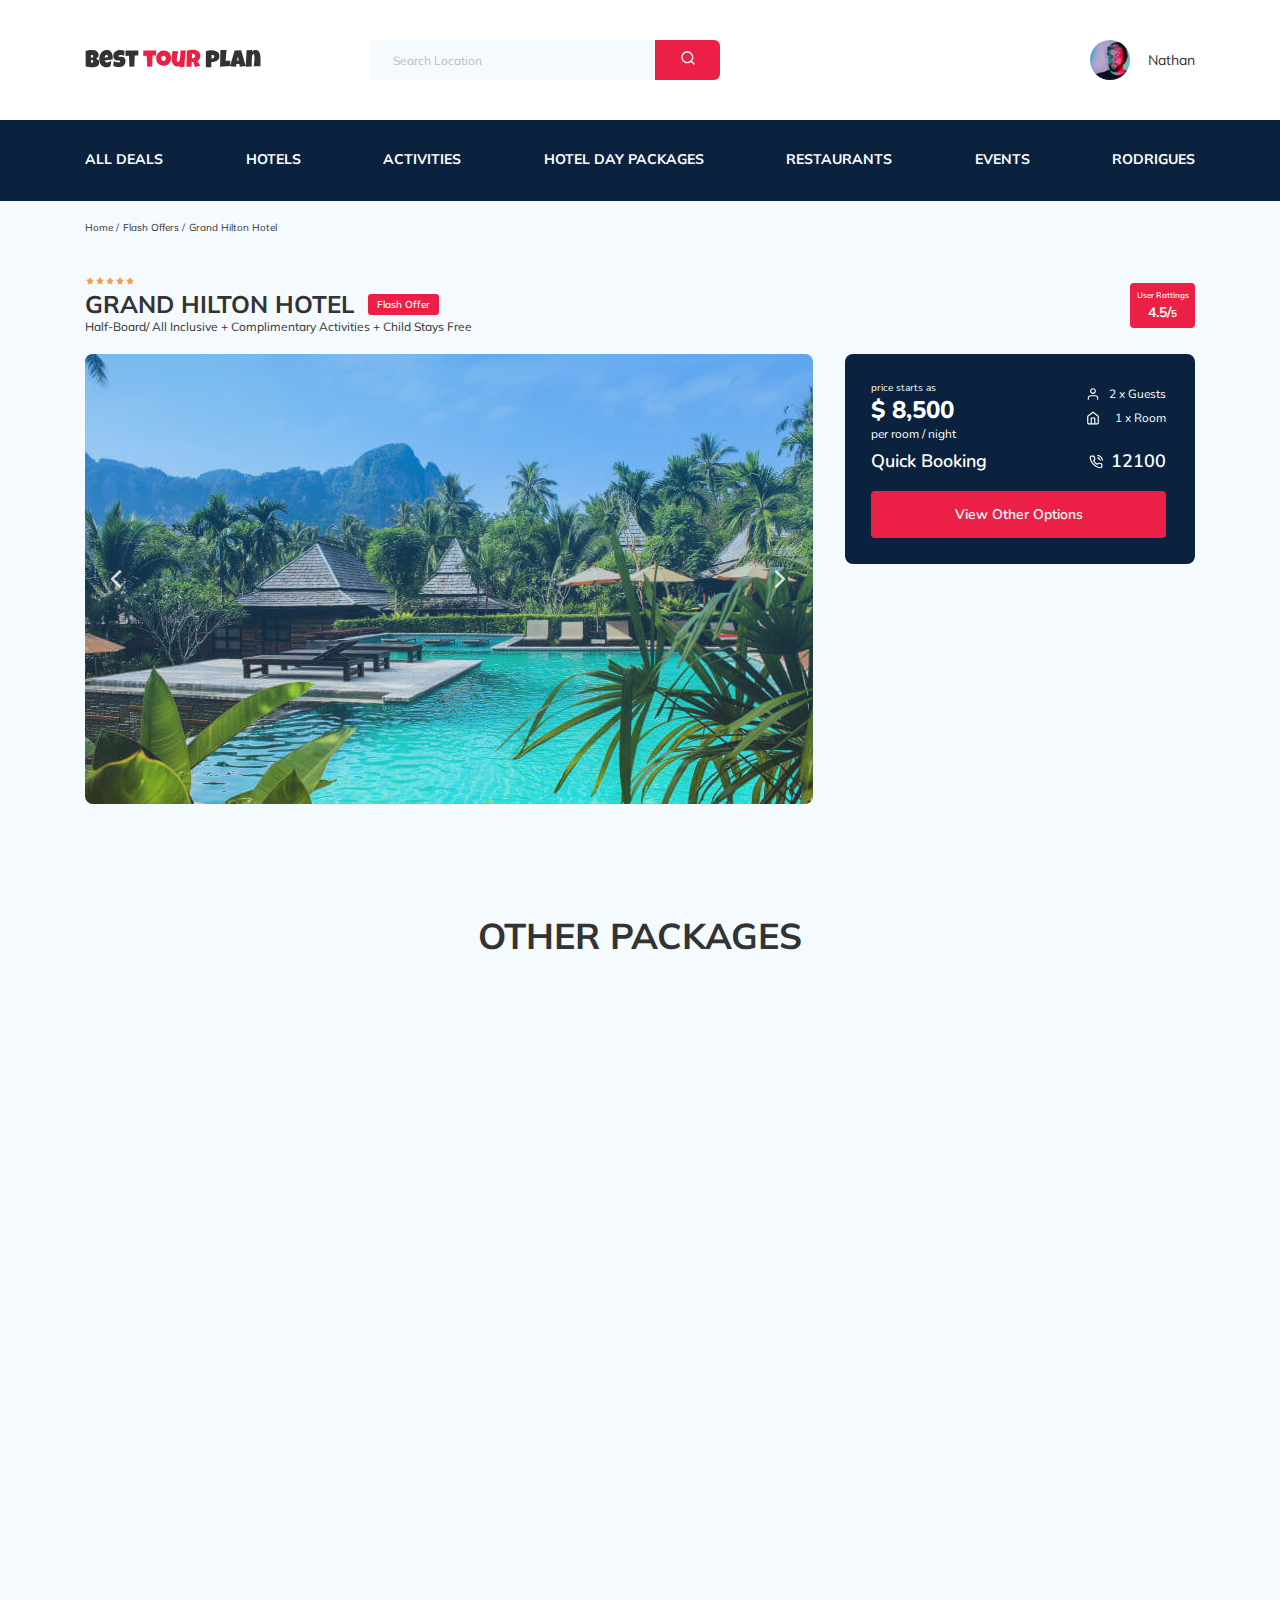
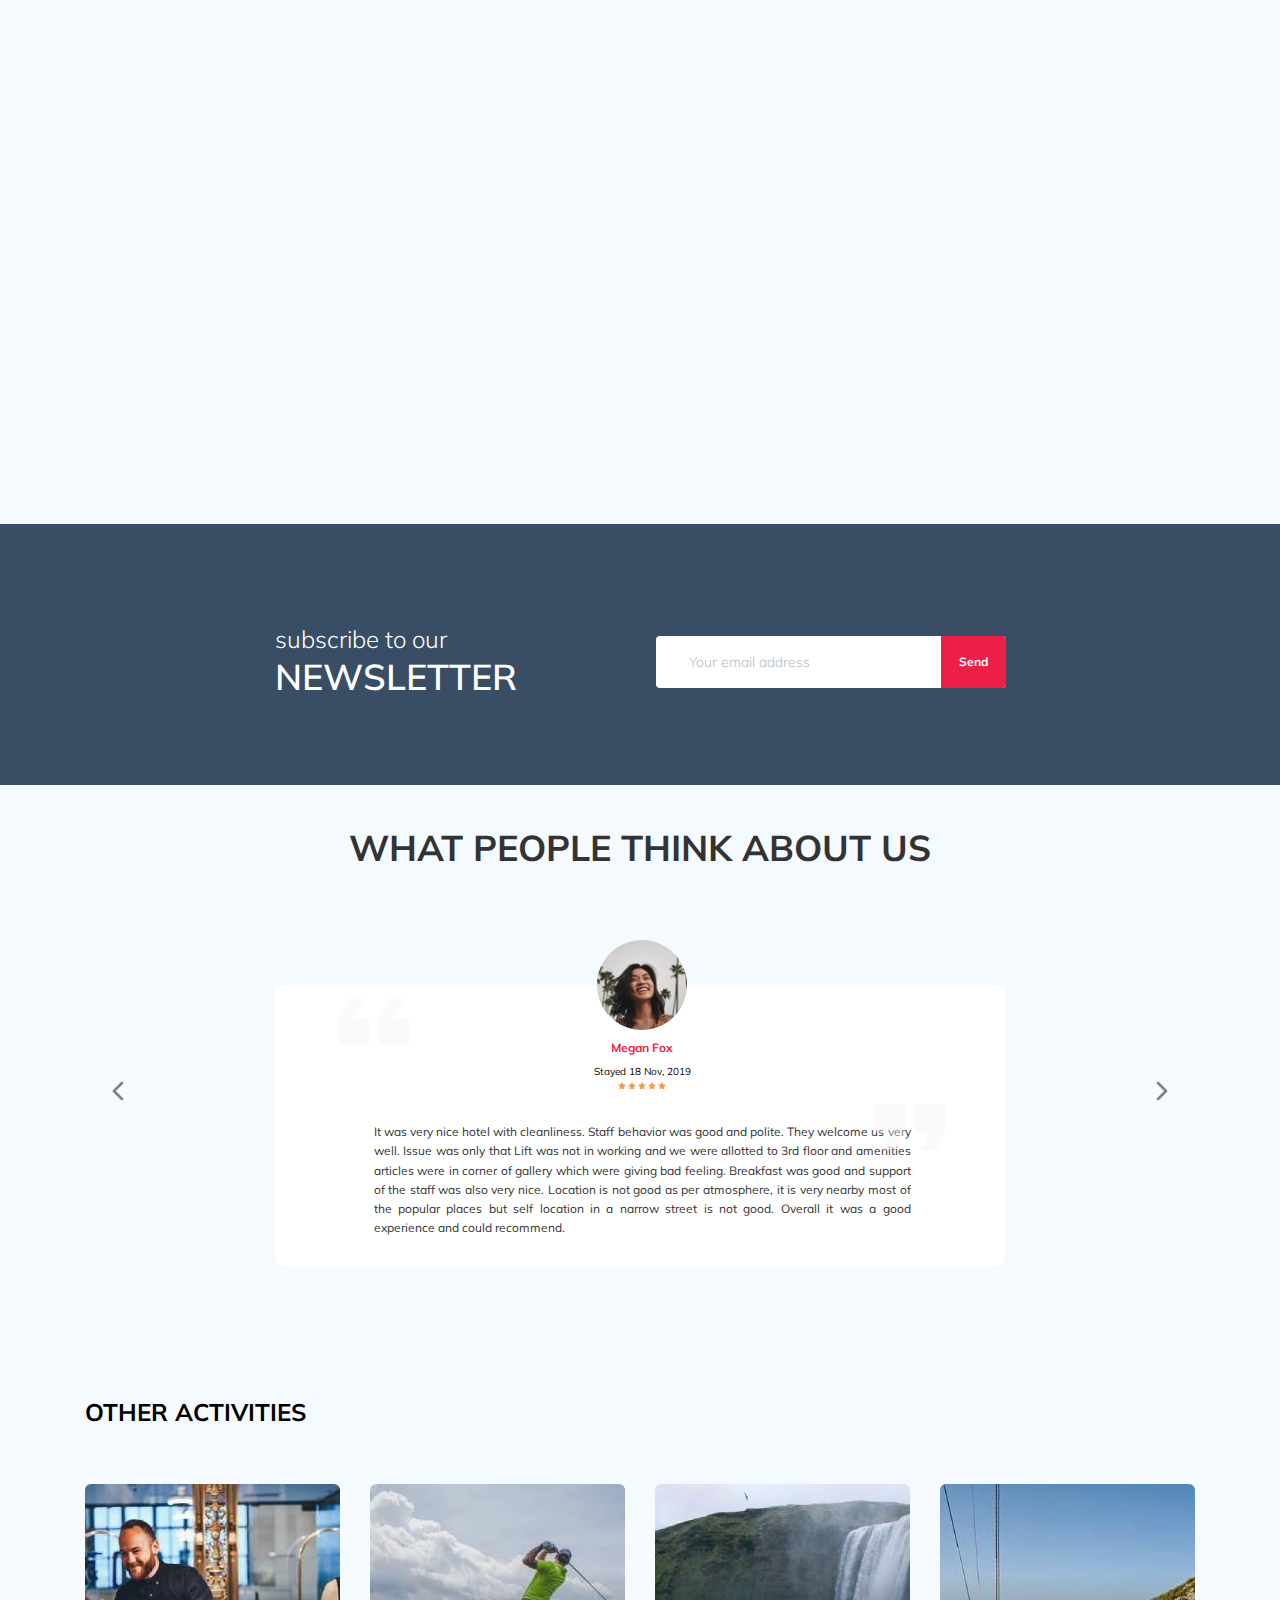
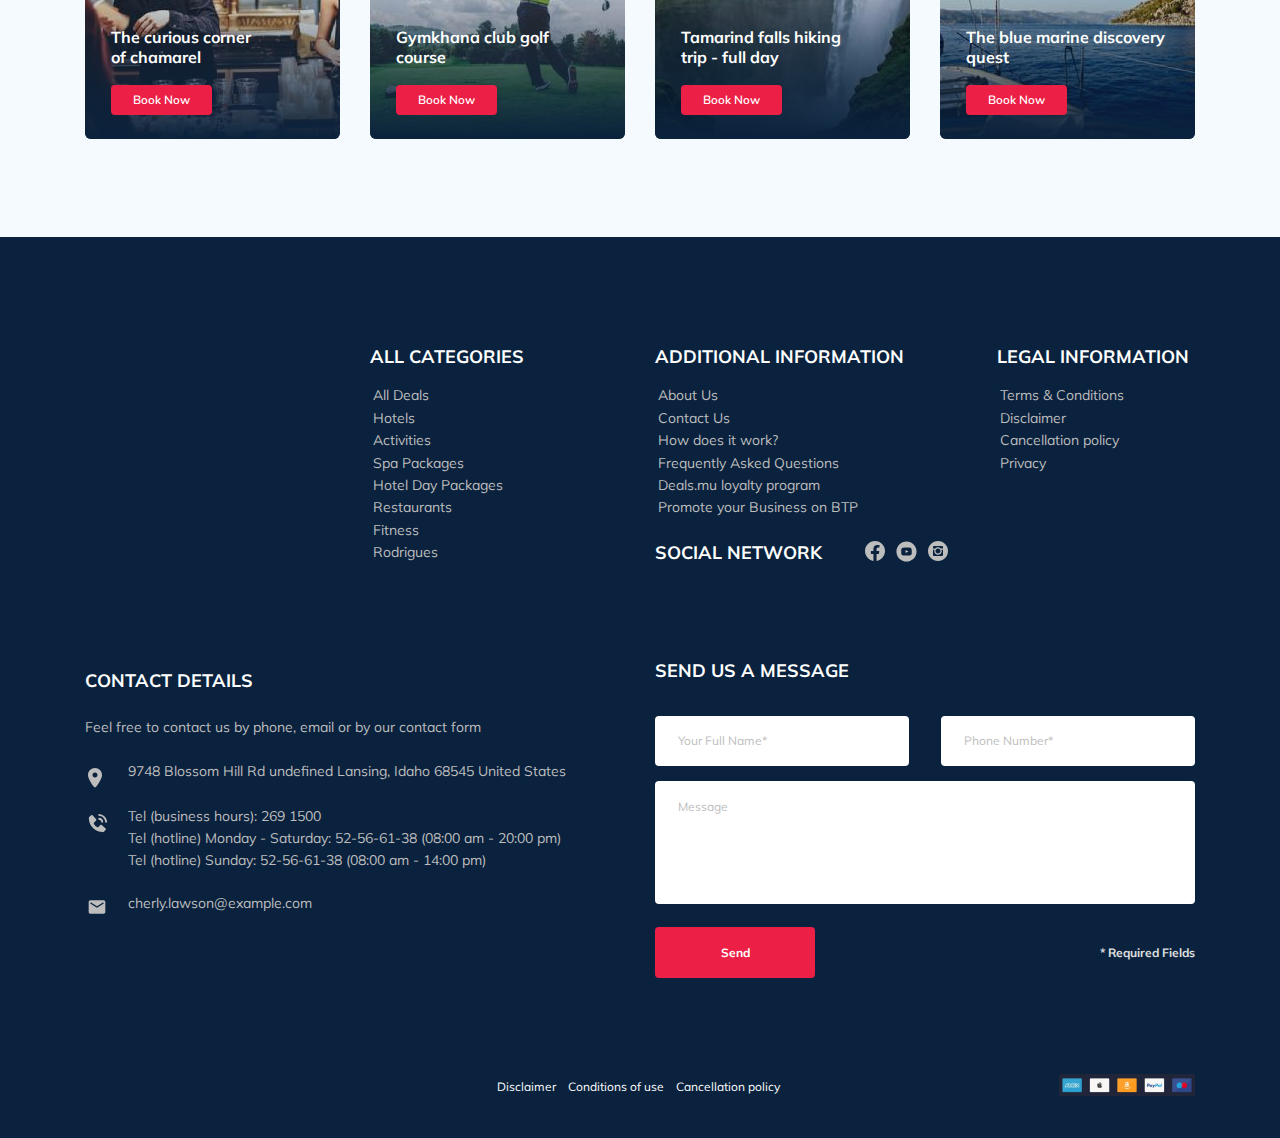
==== commit f46bc023: "fix: responsive tablet and mobile" ====
--- a/index.html
+++ b/index.html
@@ -20,12 +20,7 @@
       <div class="container">
         <div class="navbar-top">
           <a href="#" class="logo">
-            <img
-              src="img/horizontal-logo.svg"
-              alt="Logo: Best Tour Plan"
-              class="logo__image"
-              data-aos="zoom-out-down"
-            />
+            <img src="img/horizontal-logo.svg" alt="Logo: Best Tour Plan" class="logo__image" data-aos="zoom-out-up" />
           </a>
 
           <form action="#" class="search navbar__search navbar__search--mobile--hidden">
@@ -630,16 +625,12 @@
     <footer class="footer">
       <div class="container">
         <div class="footer-wrapper">
-          <img
-            src="img/vertical-logo.svg"
-            alt="Logo: Best Tour Plan"
-            class="logo footer__logo"
-            data-aos="zoom-out"
-            data-aos-delay="200"
-          />
+          <a href="#" class="logo footer__logo">
+            <img src="img/vertical-logo.svg" alt="Logo: Best Tour Plan" data-aos="zoom-out" data-aos-delay="200" />
+          </a>
           <div class="footer__list footer__categories">
             <h3 class="footer__title">ALL CATEGORIES</h3>
-            <ul class="footer__ul">
+            <ul class="footer__ul footer__ul--list">
               <li class="footer__item"><a href="#" class="footer__link">All Deals</a></li>
               <li class="footer__item"><a href="#" class="footer__link">Hotels</a></li>
               <li class="footer__item"><a href="#" class="footer__link">Activities</a></li>
--- a/css/style.css
+++ b/css/style.css
@@ -1,2429 +1,2 @@
-* {
-  box-sizing: border-box;
-}
-
-body {
-  font-family: 'Mulish', sans-serif;
-  background-color: #F5FAFE;
-  color: #333333;
-}
-
-.container {
-  max-width: 1110px;
-  margin: auto;
-}
-
-img {
-  max-width: 100%;
-}
-
-button {
-  cursor: pointer;
-}
-
-input, textarea {
-  color: #333333;
-}
-
-input::placeholder, textarea::placeholder {
-  color: #BDBDBD;
-}
-
-.input {
-  font-weight: 400;
-  font-size: 12px;
-  line-height: 15px;
-  background-color: #fff;
-  border-radius: 4px;
-  border: none;
-  padding: 0 23px;
-  height: 50px;
-  outline: none;
-}
-
-.message {
-  font-weight: 400;
-  font-size: 12px;
-  line-height: 15px;
-  background-color: #fff;
-  border-radius: 4px;
-  min-height: 123px;
-  overflow-y: auto;
-  resize: none;
-  padding: 18px 23px;
-  border: none;
-  outline: none;
-}
-
-.button {
-  min-width: 160px;
-  min-height: 50px;
-  padding: 18px;
-  font-weight: 700;
-  font-size: 12px;
-  line-height: 15px;
-  color: #fff;
-  background-color: #EC1F46;
-  border-radius: 4px;
-  border: none;
-  outline: none;
-}
-
-.invalid {
-  color: #EC1F46;
-  border-bottom: 1px solid #EC1F46;
-  font-size: 12px;
-}
-
-/*! normalize.css v8.0.1 | MIT License | github.com/necolas/normalize.css */
-/* Document
-   ========================================================================== */
-/**
- * 1. Correct the line height in all browsers.
- * 2. Prevent adjustments of font size after orientation changes in iOS.
- */
-html {
-  line-height: 1.15;
-  /* 1 */
-  -webkit-text-size-adjust: 100%;
-  /* 2 */
-}
-
-/* Sections
-   ========================================================================== */
-/**
- * Remove the margin in all browsers.
- */
-body {
-  margin: 0;
-}
-
-/**
- * Render the `main` element consistently in IE.
- */
-main {
-  display: block;
-}
-
-/**
- * Correct the font size and margin on `h1` elements within `section` and
- * `article` contexts in Chrome, Firefox, and Safari.
- */
-h1 {
-  font-size: 2em;
-  margin: 0.67em 0;
-}
-
-/* Grouping content
-   ========================================================================== */
-/**
- * 1. Add the correct box sizing in Firefox.
- * 2. Show the overflow in Edge and IE.
- */
-hr {
-  box-sizing: content-box;
-  /* 1 */
-  height: 0;
-  /* 1 */
-  overflow: visible;
-  /* 2 */
-}
-
-/**
- * 1. Correct the inheritance and scaling of font size in all browsers.
- * 2. Correct the odd `em` font sizing in all browsers.
- */
-pre {
-  font-family: monospace, monospace;
-  /* 1 */
-  font-size: 1em;
-  /* 2 */
-}
-
-/* Text-level semantics
-   ========================================================================== */
-/**
- * Remove the gray background on active links in IE 10.
- */
-a {
-  background-color: transparent;
-}
-
-/**
- * 1. Remove the bottom border in Chrome 57-
- * 2. Add the correct text decoration in Chrome, Edge, IE, Opera, and Safari.
- */
-abbr[title] {
-  border-bottom: none;
-  /* 1 */
-  text-decoration: underline;
-  /* 2 */
-  text-decoration: underline dotted;
-  /* 2 */
-}
-
-/**
- * Add the correct font weight in Chrome, Edge, and Safari.
- */
-b,
-strong {
-  font-weight: bolder;
-}
-
-/**
- * 1. Correct the inheritance and scaling of font size in all browsers.
- * 2. Correct the odd `em` font sizing in all browsers.
- */
-code,
-kbd,
-samp {
-  font-family: monospace, monospace;
-  /* 1 */
-  font-size: 1em;
-  /* 2 */
-}
-
-/**
- * Add the correct font size in all browsers.
- */
-small {
-  font-size: 80%;
-}
-
-/**
- * Prevent `sub` and `sup` elements from affecting the line height in
- * all browsers.
- */
-sub,
-sup {
-  font-size: 75%;
-  line-height: 0;
-  position: relative;
-  vertical-align: baseline;
-}
-
-sub {
-  bottom: -0.25em;
-}
-
-sup {
-  top: -0.5em;
-}
-
-/* Embedded content
-   ========================================================================== */
-/**
- * Remove the border on images inside links in IE 10.
- */
-img {
-  border-style: none;
-}
-
-/* Forms
-   ========================================================================== */
-/**
- * 1. Change the font styles in all browsers.
- * 2. Remove the margin in Firefox and Safari.
- */
-button,
-input,
-optgroup,
-select,
-textarea {
-  font-family: inherit;
-  /* 1 */
-  font-size: 100%;
-  /* 1 */
-  line-height: 1.15;
-  /* 1 */
-  margin: 0;
-  /* 2 */
-}
-
-/**
- * Show the overflow in IE.
- * 1. Show the overflow in Edge.
- */
-button,
-input {
-  /* 1 */
-  overflow: visible;
-}
-
-/**
- * Remove the inheritance of text transform in Edge, Firefox, and IE.
- * 1. Remove the inheritance of text transform in Firefox.
- */
-button,
-select {
-  /* 1 */
-  text-transform: none;
-}
-
-/**
- * Correct the inability to style clickable types in iOS and Safari.
- */
-button,
-[type="button"],
-[type="reset"],
-[type="submit"] {
-  -webkit-appearance: button;
-}
-
-/**
- * Remove the inner border and padding in Firefox.
- */
-button::-moz-focus-inner,
-[type="button"]::-moz-focus-inner,
-[type="reset"]::-moz-focus-inner,
-[type="submit"]::-moz-focus-inner {
-  border-style: none;
-  padding: 0;
-}
-
-/**
- * Restore the focus styles unset by the previous rule.
- */
-button:-moz-focusring,
-[type="button"]:-moz-focusring,
-[type="reset"]:-moz-focusring,
-[type="submit"]:-moz-focusring {
-  outline: 1px dotted ButtonText;
-}
-
-/**
- * Correct the padding in Firefox.
- */
-fieldset {
-  padding: 0.35em 0.75em 0.625em;
-}
-
-/**
- * 1. Correct the text wrapping in Edge and IE.
- * 2. Correct the color inheritance from `fieldset` elements in IE.
- * 3. Remove the padding so developers are not caught out when they zero out
- *    `fieldset` elements in all browsers.
- */
-legend {
-  box-sizing: border-box;
-  /* 1 */
-  color: inherit;
-  /* 2 */
-  display: table;
-  /* 1 */
-  max-width: 100%;
-  /* 1 */
-  padding: 0;
-  /* 3 */
-  white-space: normal;
-  /* 1 */
-}
-
-/**
- * Add the correct vertical alignment in Chrome, Firefox, and Opera.
- */
-progress {
-  vertical-align: baseline;
-}
-
-/**
- * Remove the default vertical scrollbar in IE 10+.
- */
-textarea {
-  overflow: auto;
-}
-
-/**
- * 1. Add the correct box sizing in IE 10.
- * 2. Remove the padding in IE 10.
- */
-[type="checkbox"],
-[type="radio"] {
-  box-sizing: border-box;
-  /* 1 */
-  padding: 0;
-  /* 2 */
-}
-
-/**
- * Correct the cursor style of increment and decrement buttons in Chrome.
- */
-[type="number"]::-webkit-inner-spin-button,
-[type="number"]::-webkit-outer-spin-button {
-  height: auto;
-}
-
-/**
- * 1. Correct the odd appearance in Chrome and Safari.
- * 2. Correct the outline style in Safari.
- */
-[type="search"] {
-  -webkit-appearance: textfield;
-  /* 1 */
-  outline-offset: -2px;
-  /* 2 */
-}
-
-/**
- * Remove the inner padding in Chrome and Safari on macOS.
- */
-[type="search"]::-webkit-search-decoration {
-  -webkit-appearance: none;
-}
-
-/**
- * 1. Correct the inability to style clickable types in iOS and Safari.
- * 2. Change font properties to `inherit` in Safari.
- */
-::-webkit-file-upload-button {
-  -webkit-appearance: button;
-  /* 1 */
-  font: inherit;
-  /* 2 */
-}
-
-/* Interactive
-   ========================================================================== */
-/*
- * Add the correct display in Edge, IE 10+, and Firefox.
- */
-details {
-  display: block;
-}
-
-/*
- * Add the correct display in all browsers.
- */
-summary {
-  display: list-item;
-}
-
-/* Misc
-   ========================================================================== */
-/**
- * Add the correct display in IE 10+.
- */
-template {
-  display: none;
-}
-
-/**
- * Add the correct display in IE 10.
- */
-[hidden] {
-  display: none;
-}
-
-.navbar {
-  background-color: #ffffff;
-}
-
-.navbar-top {
-  display: flex;
-  align-items: center;
-  justify-content: space-between;
-  padding-top: 40px;
-  padding-bottom: 40px;
-}
-
-.navbar-top__menu-button {
-  display: none;
-}
-
-.navbar__search {
-  margin-right: auto;
-  margin-left: 108px;
-}
-
-.navbar-button {
-  background-color: #0A223D;
-}
-
-.navbar-menu {
-  list-style-type: none;
-  margin: 0;
-  padding: 31px 0;
-  display: flex;
-  align-items: center;
-  justify-content: space-between;
-  color: #fff;
-}
-
-.navbar-menu__link {
-  position: relative;
-  color: inherit;
-  text-decoration: none;
-  text-transform: uppercase;
-  font-size: 14px;
-  line-height: 18px;
-  font-weight: 700;
-}
-
-.navbar-menu__item--mobile--visible {
-  display: none;
-}
-
-.logo {
-  width: 177px;
-}
-
-.search {
-  display: flex;
-  position: relative;
-  overflow: hidden;
-  border-radius: 6px;
-  height: 40px;
-}
-
-.search__input {
-  width: 350px;
-  height: 100%;
-  padding-left: 23px;
-  padding-right: 75px;
-  background-color: #F5FAFE;
-  border: none;
-  font-size: 12px;
-  line-height: 15px;
-  outline: none;
-}
-
-.search__button {
-  position: absolute;
-  top: 0;
-  right: 0;
-  width: 65px;
-  height: 100%;
-  border: none;
-  background-color: #EC1F46;
-  cursor: pointer;
-  outline: none;
-}
-
-.user {
-  display: flex;
-  align-items: center;
-  text-decoration: none;
-}
-
-.user__avatar {
-  width: 40px;
-  height: 40px;
-  border-radius: 50%;
-  object-fit: cover;
-}
-
-.user__name {
-  margin-left: 18px;
-  font-size: 14px;
-  line-height: 18px;
-  color: #333333;
-}
-
-.navbar__user--mobile--visible, .navbar__search--mobile--visible {
-  display: none;
-}
-
-.breadcrumb-list {
-  display: flex;
-  align-items: center;
-  padding: 18px 0;
-  margin: 0;
-  list-style: none;
-}
-
-.breadcrumb-list__item {
-  font-size: 10px;
-  line-height: 13px;
-  font-weight: 400;
-}
-
-.breadcrumb-list__item:not(:last-child)::after {
-  content: '/';
-  margin-right: 4px;
-}
-
-.breadcrumb-list__link {
-  text-decoration: none;
-  color: inherit;
-}
-
-.hotel {
-  padding-top: 23px;
-  padding-bottom: 71px;
-}
-
-.hotel-info {
-  display: flex;
-  align-items: center;
-  justify-content: space-between;
-  padding-bottom: 20px;
-}
-
-.hotel-info__offer {
-  margin-left: 14px;
-  margin-top: 4px;
-}
-
-.hotel-info__name {
-  margin-top: 4px;
-  margin-bottom: 0;
-}
-
-.hotel-info__description {
-  margin: 0;
-}
-
-.hotel-name {
-  font-size: 24px;
-  font-weight: 700;
-  line-height: 30px;
-  text-transform: uppercase;
-}
-
-.hotel-wrapper {
-  display: flex;
-  flex-wrap: wrap;
-  align-items: center;
-}
-
-.hotel-description {
-  font-size: 12px;
-  font-weight: 400;
-  line-height: 15px;
-}
-
-.hotel__slider {
-  margin-left: 0;
-  margin-right: 30px;
-}
-
-.hotel-slider {
-  width: 728px;
-  height: 450px;
-  position: relative;
-  border-radius: 8px;
-}
-
-.hotel-slider::after {
-  content: '';
-  position: absolute;
-  width: 100%;
-  height: 100%;
-  top: 0;
-  right: 0;
-  bottom: 0;
-  left: 0;
-  background: linear-gradient(180deg, rgba(0, 122, 223, 0.48) 0%, rgba(255, 255, 255, 0.128) 100%);
-  z-index: 10;
-}
-
-.hotel-slider__img {
-  width: 100%;
-  height: 100%;
-  object-fit: cover;
-}
-
-.hotel-slider__button {
-  position: absolute;
-  top: 50%;
-  transform: translateY(-50%);
-  z-index: 99;
-  width: 30px;
-  height: 30px;
-  border: none;
-  outline: none;
-  background-repeat: no-repeat;
-  background-position: center;
-  background-size: 10px;
-  background-color: transparent;
-}
-
-.hotel-slider__button--next {
-  right: 18px;
-  background-image: url(../img/arrow-next.svg);
-}
-
-.hotel-slider__button--prev {
-  left: 16px;
-  background-image: url(../img/arrow-prev.svg);
-}
-
-.hotel-grid {
-  display: flex;
-  justify-content: space-between;
-}
-
-.hotel-right {
-  display: flex;
-  flex-direction: column;
-  justify-content: space-between;
-}
-
-.stars {
-  flex-basis: 100%;
-  display: flex;
-  justify-content: flex-start;
-}
-
-.stars__img {
-  margin: 0 1px;
-}
-
-.offer {
-  font-size: 10px;
-  font-weight: 600;
-  line-height: 13px;
-  padding: 4px 9px;
-  background-color: #EC1F46;
-  color: #fff;
-  border-radius: 3px;
-}
-
-.rating {
-  max-width: 65px;
-  min-height: 45px;
-  text-align: center;
-  color: #fff;
-  background-color: #EC1F46;
-  border-radius: 4px;
-}
-
-.rating__text {
-  font-size: 8px;
-  font-weight: 600;
-  line-height: 10px;
-}
-
-.rating__counter {
-  font-size: 14px;
-  font-weight: 700;
-  line-height: 18px;
-}
-
-.rating__counter-mini {
-  font-size: 10px;
-  line-height: 13px;
-}
-
-.booking {
-  background-color: #0A223D;
-  color: #fff;
-  font-family: 'Nunito', sans-serif;
-  border-radius: 8px;
-  width: 350px;
-  min-height: 210px;
-  padding: 31px 29px 26px 26px;
-}
-
-.booking__info {
-  display: flex;
-  justify-content: space-between;
-  margin-bottom: 6px;
-}
-
-.booking__price {
-  display: flex;
-  flex-direction: column;
-}
-
-.booking__start {
-  font-weight: 400;
-  font-size: 10px;
-  line-height: 14px;
-}
-
-.booking__pricetag {
-  font-weight: 800;
-  font-size: 24px;
-  line-height: 31px;
-}
-
-.booking__per-room {
-  font-weight: 400;
-  font-size: 12px;
-  line-height: 17px;
-}
-
-.booking__room {
-  margin-top: 5px;
-}
-
-.booking__text {
-  display: flex;
-  align-items: center;
-  justify-content: space-between;
-  margin-bottom: 8px;
-  font-weight: 400;
-  font-size: 12px;
-  line-height: 16px;
-}
-
-.booking__description {
-  margin-left: 9px;
-}
-
-.booking__call-center {
-  display: flex;
-  align-items: center;
-  justify-content: space-between;
-  margin-bottom: 17px;
-}
-
-.booking__heading {
-  font-weight: 600;
-  font-size: 18px;
-  line-height: 25px;
-}
-
-.booking__number {
-  display: flex;
-  align-items: center;
-  justify-content: space-between;
-  text-decoration: none;
-  color: inherit;
-  font-weight: 600;
-  font-size: 18px;
-  line-height: 25px;
-}
-
-.booking__num {
-  margin-left: 8px;
-}
-
-.booking__button {
-  width: 100%;
-  min-height: 45px;
-  font-weight: 600;
-  font-size: 14px;
-  line-height: 19px;
-  border-radius: 4px;
-  background-color: #EC1F46;
-  border: none;
-  color: #fff;
-  cursor: pointer;
-  outline: none;
-}
-
-.map {
-  width: 347px;
-  height: 213px;
-  border-radius: 10px;
-  overflow: hidden;
-}
-
-.packages {
-  padding: 40px 0 70px 0;
-}
-
-.packages__title {
-  font-weight: 700;
-  font-size: 36px;
-  line-height: 45px;
-  text-align: center;
-  text-transform: uppercase;
-  margin-top: 0;
-  margin-bottom: 66px;
-}
-
-.grid-container {
-  display: grid;
-  grid-gap: 30px;
-  grid-template-columns: repeat(3, 1fr);
-}
-
-.packages-card {
-  position: relative;
-  background-color: #0A223D;
-  color: #fff;
-  border-radius: 8px;
-  overflow: hidden;
-  max-height: 500px;
-}
-
-.packages-card--first {
-  grid-column: span 2;
-  display: flex;
-}
-
-.packages-card__offer {
-  position: absolute;
-  top: 27px;
-  left: 0;
-  font-weight: 600;
-  font-size: 12px;
-  line-height: 15px;
-  background-color: #EC1F46;
-  padding: 8px 22px 7px 11px;
-  border-top-left-radius: 0;
-  border-bottom-left-radius: 0;
-  border-top-right-radius: 4px;
-  border-bottom-right-radius: 4px;
-}
-
-.packages-card__offer--text {
-  font-size: 8px;
-  line-height: 10px;
-  padding: 4px 9px;
-}
-
-.packages-card__picture--first {
-  width: 50%;
-  flex-shrink: 0;
-}
-
-.packages-card__image {
-  width: 100%;
-  height: 250px;
-  object-fit: cover;
-}
-
-.packages-card__image--first {
-  height: 100%;
-}
-
-.reserve {
-  padding: 29px 21px 25px 32px;
-}
-
-.reserve--first {
-  padding: 40px 21px 30px 44px;
-}
-
-.reserve__rating {
-  display: table;
-}
-
-.reserve__title {
-  font-weight: 700;
-  font-size: 18px;
-  line-height: 23px;
-}
-
-.reserve__info {
-  font-weight: 400;
-  font-size: 14px;
-  line-height: 160.6%;
-  margin-top: 26px;
-  margin-bottom: 41px;
-  max-height: 165px;
-  overflow-y: auto;
-}
-
-.reserve__text {
-  margin-top: 17px;
-}
-
-.reserve__place {
-  margin-bottom: 8px;
-}
-
-.reserve__description {
-  font-weight: 400;
-  font-size: 12px;
-  line-height: 15px;
-  margin-left: 12px;
-}
-
-.reserve__order {
-  display: flex;
-  justify-content: space-between;
-  margin-top: 24px;
-}
-
-.reserve__order--first {
-  margin-top: 37px;
-}
-
-.reserve__price {
-  display: flex;
-  flex-direction: column;
-}
-
-.reserve__price-old {
-  font-weight: 400;
-  font-size: 14px;
-  line-height: 18px;
-  text-decoration: line-through;
-  margin-bottom: 5px;
-}
-
-.reserve__price-new {
-  font-weight: 700;
-  font-size: 24px;
-  line-height: 30px;
-}
-
-.reserve__button {
-  font-family: 'Nunito', sans-serif;
-  font-weight: 600;
-  font-size: 14px;
-  line-height: 19px;
-  color: #fff;
-  padding: 11px 27px 10px 26px;
-  border: none;
-  outline: none;
-  background-color: #EC1F46;
-  border-radius: 4px;
-  margin-top: 18px;
-}
-
-.rating-img {
-  margin: 1px;
-}
-
-.newsletter {
-  position: relative;
-  padding: 80px 0 66px 0;
-  min-height: 260px;
-  background-repeat: no-repeat;
-  background-size: cover;
-}
-
-.newsletter:before {
-  content: '';
-  position: absolute;
-  top: 0;
-  left: 0;
-  right: 0;
-  bottom: 0;
-  width: 100%;
-  height: 100%;
-  background-color: rgba(10, 34, 61, 0.8);
-}
-
-.newsletter-wrapper {
-  position: relative;
-  display: flex;
-  align-items: center;
-  justify-content: space-between;
-  max-width: 731px;
-  margin: auto;
-}
-
-.newsletter-title {
-  display: flex;
-  flex-direction: column;
-  color: #fff;
-  font-weight: 300;
-  font-size: 24px;
-  line-height: 30px;
-}
-
-.newsletter-title__strong {
-  font-weight: 600;
-  font-size: 36px;
-  line-height: 45px;
-  text-transform: uppercase;
-}
-
-.subscribe {
-  position: relative;
-  width: 350px;
-  height: 50px;
-  border-radius: 4px;
-}
-
-.subscribe__input {
-  width: 100%;
-  border: none;
-  padding-left: 33px;
-  padding-right: 75px;
-  font-weight: 300;
-  font-size: 14px;
-  line-height: 18px;
-}
-
-.subscribe__button {
-  position: absolute;
-  min-width: 65px;
-  right: 0;
-  top: 0;
-  height: 100%;
-  border: none;
-  background-color: #EC1F46;
-  color: #fff;
-  font-weight: bold;
-  font-size: 12px;
-  line-height: 15px;
-  border-top-right-radius: 4px;
-  border-bottom-right-radius: 4px;
-}
-
-.reviews {
-  padding: 40px 0 70px 0;
-}
-
-.reviews__title {
-  font-weight: 700;
-  font-size: 36px;
-  line-height: 45px;
-  text-align: center;
-  text-transform: uppercase;
-  margin-top: 0;
-  margin-bottom: 70px;
-}
-
-.reviews-slider__item {
-  position: relative;
-  display: flex;
-  flex-direction: column;
-  align-items: center;
-  max-width: 730px;
-  margin: 45px auto 0;
-  background-color: #fff;
-  border-radius: 8px;
-  padding: 0 60px 30px 64px;
-}
-
-.reviews-slider__item::before {
-  content: '';
-  position: absolute;
-  left: 64px;
-  top: 13px;
-  width: 70px;
-  height: 47px;
-  background-image: url(../img/quote-left.svg);
-  background-repeat: no-repeat;
-}
-
-.reviews-slider__item::after {
-  content: '';
-  position: absolute;
-  right: 60px;
-  top: 118px;
-  width: 70px;
-  height: 47px;
-  background-image: url(../img/quote-right.svg);
-  background-repeat: no-repeat;
-}
-
-.reviews-slider__button {
-  position: absolute;
-  top: 46%;
-  transform: translateY(-50%);
-  width: 30px;
-  height: 30px;
-  background-repeat: no-repeat;
-  background-size: 32px;
-  background-position: center;
-  border: none;
-  outline: none;
-  background-color: transparent;
-  cursor: pointer;
-  z-index: 99;
-}
-
-.reviews-slider__button--prev {
-  background-image: url(../img/arrow-prev-secondary.svg);
-  left: 18px;
-}
-
-.reviews-slider__button--next {
-  background-image: url(../img/arrow-next-secondary.svg);
-  right: 18px;
-}
-
-.reviews-slider__profile {
-  display: flex;
-  flex-direction: column;
-  align-items: center;
-  margin-top: -45px;
-  margin-bottom: 32px;
-}
-
-.reviews-slider__avatar {
-  width: 90px;
-  height: 90px;
-  border-radius: 50%;
-  object-fit: cover;
-}
-
-.reviews-slider__username {
-  font-weight: 700;
-  font-size: 12px;
-  line-height: 15px;
-  color: #EC1F46;
-  margin-top: 10px;
-  margin-bottom: 10px;
-}
-
-.reviews-slider__date {
-  font-size: 10px;
-  line-height: 13px;
-  color: #000;
-  margin-bottom: 4px;
-}
-
-.reviews-slider__text {
-  max-height: 120px;
-  max-width: 537px;
-  font-size: 12px;
-  line-height: 160%;
-  text-align: justify;
-  margin: auto;
-  overflow-y: auto;
-}
-
-.reviews-slider__rating {
-  display: flex;
-  align-items: center;
-}
-
-.reviews .rating-img {
-  margin: 0 1px;
-}
-
-.activities {
-  padding: 40px 0 98px 0;
-}
-
-.activities__title {
-  font-weight: 700;
-  font-size: 24px;
-  line-height: 30px;
-  text-transform: uppercase;
-  color: #000000;
-  margin-bottom: 57px;
-}
-
-.activities-wrapper {
-  display: flex;
-  justify-content: space-between;
-}
-
-.card {
-  position: relative;
-  display: flex;
-  flex-direction: column;
-  align-items: flex-start;
-  padding: 24px 26px;
-  width: 255px;
-  height: 255px;
-  border-radius: 6px;
-  overflow: hidden;
-}
-
-.card::before {
-  content: '';
-  position: absolute;
-  left: 0;
-  right: 0;
-  top: 0;
-  bottom: 0;
-  background: linear-gradient(179.83deg, rgba(196, 196, 196, 0) 35.34%, #0A223D 99.85%);
-  z-index: -1;
-}
-
-.card__image {
-  position: absolute;
-  left: 0;
-  right: 0;
-  top: 0;
-  bottom: 0;
-  width: 100%;
-  height: 100%;
-  object-fit: cover;
-  z-index: -2;
-}
-
-.card__title {
-  max-width: 200px;
-  margin-top: auto;
-  margin-bottom: 18px;
-  font-weight: 700;
-  font-size: 16px;
-  line-height: 20px;
-  color: #fff;
-}
-
-.card__button {
-  font-family: 'Nunito', sans-serif;
-  font-weight: 600;
-  font-size: 12px;
-  line-height: 16px;
-  color: #fff;
-  padding: 7px 22px;
-  border: none;
-  background-color: #EC1F46;
-  border-radius: 4px;
-  outline: none;
-}
-
-.footer {
-  background-color: #0A223D;
-  color: #fff;
-  padding-top: 108px;
-  padding-bottom: 12px;
-}
-
-.footer-wrapper {
-  display: grid;
-  grid-template-columns: repeat(4, minmax(min-content, 1fr));
-  grid-column-gap: 30px;
-  grid-row-gap: 20px;
-  grid-auto-rows: minmax(40px, min-content);
-  align-items: start;
-}
-
-.footer__logo {
-  width: 152px;
-  align-self: center;
-  grid-row: 1 / 3;
-}
-
-.footer__categories {
-  grid-row: 1 / 4;
-}
-
-.footer__social-links {
-  display: flex;
-  align-items: center;
-  min-width: 83px;
-  justify-content: space-between;
-  margin-top: 2px;
-}
-
-.footer__social-network {
-  display: flex;
-  align-items: start;
-  grid-row: 2 / 4;
-  grid-column: span 2;
-  margin-top: 2px;
-}
-
-.footer__legal {
-  justify-self: end;
-  margin-right: 6px;
-}
-
-.footer__contact-details {
-  grid-column: span 2;
-  margin-top: 12px;
-}
-
-.footer__contact-form {
-  grid-column: span 2;
-}
-
-.footer__form {
-  display: flex;
-  align-items: baseline;
-  justify-content: space-between;
-  flex-wrap: wrap;
-}
-
-.footer__title {
-  font-weight: 700;
-  font-size: 18px;
-  line-height: 23px;
-  text-transform: uppercase;
-  margin: 0 0 16px 0;
-}
-
-.footer__title--inline {
-  margin: 0 43px 0 0;
-}
-
-.footer__title--mb-3 {
-  margin-bottom: 34px;
-}
-
-.footer__title--details {
-  margin-bottom: 24px;
-}
-
-.footer__ul {
-  padding: 0;
-  margin: 0;
-  list-style: none;
-  margin-left: 3px;
-}
-
-.footer__item {
-  display: flex;
-  align-items: flex-start;
-  font-weight: 400;
-  font-size: 14px;
-  line-height: 160%;
-  color: #bdbdbd;
-}
-
-.footer__item--mb-2 {
-  margin-bottom: 10px;
-}
-
-.footer__item-email {
-  position: relative;
-  top: 10px;
-}
-
-.footer__icon {
-  margin-top: 3px;
-}
-
-.footer__icon-wrapper {
-  min-width: 40px;
-  margin-top: 5px;
-}
-
-.footer__text {
-  font-weight: 400;
-  font-size: 14px;
-  line-height: 160%;
-  color: #bdbdbd;
-  margin-bottom: 22px;
-}
-
-.footer__link {
-  text-decoration: none;
-  color: #bdbdbd;
-}
-
-.footer__contact-link {
-  display: contents;
-  text-decoration: none;
-  color: inherit;
-}
-
-.footer__input {
-  width: 100%;
-}
-
-.footer__input-group {
-  margin-bottom: 15px;
-  flex-basis: 47%;
-}
-
-.footer__message {
-  flex-basis: 100%;
-  margin-bottom: 23px;
-}
-
-.footer__block {
-  display: flex;
-  justify-content: space-between;
-  align-items: center;
-  width: 100%;
-}
-
-.footer__info {
-  font-weight: 700;
-  font-size: 12px;
-  line-height: 15px;
-  color: #E0E0E0;
-}
-
-.footer__bar {
-  display: flex;
-  align-items: center;
-  justify-content: flex-end;
-  margin-top: 89px;
-}
-
-.footer__bar-list {
-  display: flex;
-  list-style: none;
-  font-weight: 400;
-  font-size: 12px;
-  line-height: 15px;
-  margin-right: 273px;
-  padding: 0;
-}
-
-.footer__bar-item {
-  padding: 0 6px;
-}
-
-.footer__bar-item:first-child {
-  padding-left: 0;
-}
-
-.footer__bar-link {
-  text-decoration: none;
-  color: #fff;
-}
-
-.footer__pay-image {
-  width: 100%;
-  height: 100%;
-  object-fit: cover;
-}
-
-.modal__overlay {
-  position: fixed;
-  left: 0;
-  top: 0;
-  right: 0;
-  bottom: 0;
-  background-color: rgba(0, 143, 223, 0.39);
-  z-index: 100;
-  visibility: hidden;
-  opacity: 0;
-  transition: opacity 0.2s;
-}
-
-.modal__overlay--visible {
-  visibility: visible;
-  opacity: 1;
-}
-
-.modal__dialog {
-  position: fixed;
-  top: 50%;
-  left: 50%;
-  max-height: 100%;
-  max-width: 478px;
-  padding: 30px 88px;
-  background-color: #0A223D;
-  transform: translate(-50%, -50%);
-  color: #fff;
-  border-radius: 8px;
-  z-index: 101;
-  visibility: hidden;
-  opacity: 0;
-  transition: opacity 0.2s;
-  overflow: auto;
-}
-
-.modal__dialog--visible {
-  visibility: visible;
-  opacity: 1;
-}
-
-.modal__close {
-  position: absolute;
-  right: 18px;
-  top: 17px;
-  text-decoration: none;
-  cursor: pointer;
-}
-
-.modal__title {
-  font-weight: 700;
-  font-size: 18px;
-  line-height: 23px;
-  text-transform: uppercase;
-  text-align: center;
-  margin-top: 7px;
-  margin-bottom: 11px;
-}
-
-.modal__input {
-  width: 100%;
-  margin-top: 15px;
-}
-
-.modal__message {
-  width: 100%;
-  margin-top: 15px;
-}
-
-.modal__button {
-  margin-top: 15px;
-}
-
-.modal__block {
-  display: flex;
-  justify-content: space-between;
-  align-items: center;
-  width: 100%;
-}
-
-.modal__info {
-  font-weight: 700;
-  font-size: 12px;
-  line-height: 15px;
-  color: #E0E0E0;
-}
-
-.hotel__button {
-  font-family: 'Nunito', sans-serif;
-  font-weight: 600;
-  font-size: 12px;
-  line-height: 16px;
-  color: #fff;
-  padding: 10px 25px;
-  border: none;
-  background-color: #EC1F46;
-  border-radius: 4px;
-  text-decoration: none;
-}
-
-@media (max-width: 1200px) {
-  .container {
-    max-width: 960px;
-  }
-  .hotel-slider {
-    width: 600px;
-  }
-  .card {
-    width: 230px;
-    height: 230px;
-  }
-  .packages-card__picture--first {
-    max-height: 510px;
-  }
-  .footer__input-group {
-    flex-basis: 100%;
-  }
-}
-
-@media (max-width: 992px) {
-  .container,
-  .newsletter-wrapper {
-    max-width: 700px;
-  }
-  .logo {
-    width: 132px;
-  }
-  .navbar-top {
-    padding-top: 30px;
-    padding-bottom: 30px;
-  }
-  .navbar__search {
-    margin-right: auto;
-    margin-left: 48px;
-  }
-  .navbar-menu {
-    padding-top: 19px;
-    padding-bottom: 22px;
-    margin-right: 14px;
-    margin-left: 14px;
-  }
-  .navbar-menu__link {
-    font-size: 12px;
-    line-height: 15px;
-  }
-  .search__input {
-    width: 340px;
-  }
-  .hotel {
-    padding-top: 25px;
-    padding-bottom: 58px;
-  }
-  .hotel-grid {
-    flex-direction: column;
-  }
-  .hotel-slider {
-    width: 100%;
-    margin-bottom: 30px;
-  }
-  .hotel-right {
-    flex-direction: row;
-  }
-  .booking {
-    width: 340px;
-    padding-right: 22px;
-    padding-left: 23px;
-  }
-  .booking__room {
-    margin-top: 2px;
-  }
-  .map {
-    width: 340px;
-  }
-  .packages {
-    padding-top: 40px;
-  }
-  .packages__title {
-    font-size: 30px;
-    line-height: 38px;
-    margin-bottom: 50px;
-  }
-  .newsletter {
-    padding: 73px 0 72px 0;
-  }
-  .reviews {
-    padding-top: 40px;
-  }
-  .reviews__title {
-    font-size: 30px;
-    line-height: 38px;
-    margin-bottom: 50px;
-  }
-  .reviews-slider__item {
-    max-width: 580px;
-  }
-  .reviews-slider__button {
-    top: 50%;
-  }
-  .reviews-slider__button--prev {
-    left: 0;
-  }
-  .reviews-slider__button--next {
-    right: 0;
-  }
-  .reviews-slider__text {
-    max-height: 134px;
-    overflow-y: auto;
-  }
-  .activities {
-    padding-top: 30px;
-    padding-bottom: 50px;
-  }
-  .activities-wrapper {
-    flex-wrap: wrap;
-  }
-  .activities__card {
-    margin-bottom: 20px;
-  }
-  .card {
-    width: 339px;
-    height: 255px;
-  }
-  .grid-container {
-    grid-template-columns: repeat(2, 1fr);
-  }
-  .footer {
-    padding-top: 72px;
-    padding-bottom: 20px;
-  }
-  .footer-wrapper {
-    grid-template-columns: 172px 287px 53px minmax(min-content, 1fr);
-    grid-row-gap: 49px;
-    grid-column-gap: 13px;
-  }
-  .footer__input-group {
-    flex-basis: 47%;
-  }
-  .footer__logo {
-    width: 96px;
-    grid-row: 1 / 2;
-    grid-column: 1;
-  }
-  .footer__social-network {
-    grid-row: 1 /2;
-    grid-column: span 2;
-    align-self: center;
-    margin-top: 15px;
-    margin-left: 3px;
-  }
-  .footer__categories {
-    grid-row: 2 / 3;
-    grid-column: 1;
-  }
-  .footer__legal {
-    grid-column: span 2;
-    margin-left: 6px;
-    margin-right: 0;
-  }
-  .footer__additional {
-    grid-column: 2;
-    margin-left: 15px;
-  }
-  .footer__contact-details {
-    grid-row: 3;
-    grid-column: span 5;
-    margin-top: 13px;
-  }
-  .footer__contact-form {
-    grid-row: 4;
-    grid-column: span 3;
-  }
-  .footer__title--details {
-    margin-bottom: 23px;
-  }
-  .footer__item--mb-2 {
-    margin-bottom: 15px;
-    margin-left: 4px;
-  }
-  .footer__item-email {
-    position: relative;
-    top: 5px;
-  }
-  .footer__icon {
-    margin-top: 5px;
-  }
-  .footer__icon-wrapper {
-    margin-top: 0;
-  }
-  .footer__message {
-    margin-bottom: 22px;
-  }
-  .footer__bar {
-    justify-content: space-between;
-    margin-top: 50px;
-  }
-  .footer__bar-list {
-    margin-right: 0;
-  }
-  .modal__dialog--visible {
-    padding-left: 35px;
-    padding-right: 35px;
-  }
-}
-
-@media (max-width: 767px) {
-  .container {
-    max-width: 576px;
-    width: 92%;
-  }
-  body {
-    padding-top: 78px;
-  }
-  .navbar--mobile--fixed {
-    position: fixed;
-    left: 0;
-    top: 0;
-    right: 0;
-    z-index: 99;
-  }
-  .navbar__user--mobile--hidden, .navbar__search--mobile--hidden {
-    display: none;
-  }
-  .navbar__user--mobile--visible, .navbar__search--mobile--visible {
-    display: flex;
-  }
-  .navbar__user {
-    flex-direction: column;
-    justify-content: center;
-  }
-  .navbar-button {
-    display: none;
-    position: fixed;
-    left: 0;
-    right: 0;
-    bottom: 0;
-    top: 78px;
-    padding-top: 30px;
-  }
-  .navbar-button--visible {
-    display: block;
-    overflow-y: scroll;
-  }
-  .navbar-menu {
-    flex-direction: column;
-    max-height: 470px;
-  }
-  .navbar-menu__item {
-    margin-bottom: 20px;
-  }
-  .navbar-menu__item--mobile--visible {
-    display: block;
-  }
-  .navbar-top__menu-button {
-    display: flex;
-    margin-top: 4px;
-  }
-  .menu-button {
-    display: flex;
-    width: 16px;
-    height: 11px;
-    padding: 0;
-    align-items: center;
-    justify-content: space-between;
-    flex-direction: column;
-    border: none;
-    background-color: #fff;
-    cursor: pointer;
-  }
-  .menu-button__line {
-    width: 16px;
-    height: 1px;
-    background-color: #333333;
-  }
-  .user__name {
-    margin-bottom: 11px;
-  }
-  .user__name--light {
-    color: #fff;
-    margin-left: 0;
-    margin-top: 10px;
-  }
-  .stars {
-    flex-basis: auto;
-  }
-  .hotel-name {
-    flex-basis: 100%;
-  }
-  .hotel-wrapper {
-    justify-content: space-between;
-  }
-  .hotel-info__text {
-    width: 100%;
-  }
-  .hotel-info__name {
-    margin-top: 10px;
-    margin-bottom: 0;
-  }
-  .hotel-info__rating {
-    display: none;
-  }
-  .hotel-info__offer {
-    order: -1;
-    margin-left: 0;
-  }
-  .hotel-info--back {
-    flex-direction: column;
-  }
-  .hotel-slider {
-    height: 350px;
-  }
-  .hotel-right {
-    flex-direction: column;
-    min-height: 450px;
-  }
-  .booking {
-    width: 100%;
-  }
-  .map {
-    width: 100%;
-  }
-  .map__iframe {
-    width: 100%;
-  }
-  .grid-container {
-    grid-template-columns: repeat(1, 1fr);
-  }
-  .packages-card {
-    width: 100%;
-    min-height: 760px;
-  }
-  .packages-card--first {
-    grid-column: 1;
-    display: flex;
-    flex-direction: column;
-    height: 100%;
-    min-height: 943px;
-  }
-  .packages-card__picture--first {
-    width: 100%;
-  }
-  .packages-card__image {
-    height: 500px;
-  }
-  .newsletter-wrapper {
-    max-width: 576px;
-    width: 92%;
-    flex-direction: column;
-    align-items: flex-start;
-  }
-  .reviews-slider__item {
-    padding: 0 30px 30px;
-  }
-  .reviews-slider__item::after, .reviews-slider__item::before {
-    display: none;
-  }
-  .reviews-slider__button {
-    top: 32px;
-  }
-  .reviews-slider__button--prev {
-    left: 50%;
-    margin-left: -65px;
-    transform: translate(-50%, 0);
-  }
-  .reviews-slider__button--next {
-    right: 50%;
-    margin-right: -65px;
-    transform: translate(50%, 0);
-  }
-  .card {
-    width: 49%;
-    height: 255px;
-  }
-  .footer-wrapper {
-    grid-template-columns: 1fr;
-  }
-  .footer__logo {
-    grid-row: 1;
-    grid-column: 1;
-  }
-  .footer__social-network {
-    grid-row: 2;
-    grid-column: 1;
-  }
-  .footer__additional {
-    grid-row: 4;
-    grid-column: 1;
-    margin-left: 0;
-  }
-  .footer__categories {
-    grid-row: 5;
-    grid-column: 1;
-  }
-  .footer__legal {
-    justify-self: start;
-    grid-row: 3;
-    grid-column: 1;
-    margin-left: 0;
-  }
-  .footer__contact-details {
-    grid-row: 6;
-    grid-column: 1;
-  }
-  .footer__contact-form {
-    grid-row: 7;
-    grid-column: 1;
-  }
-  .footer__input-group {
-    flex-basis: 100%;
-  }
-  .modal__dialog--visible {
-    padding-left: 25px;
-    padding-right: 25px;
-  }
-  .modal__block {
-    display: grid;
-    grid-row-gap: 15px;
-  }
-  .modal__button {
-    grid-row: 2;
-  }
-  .modal__info {
-    grid-row: 1;
-  }
-}
-
-@media (max-width: 576px) {
-  .logo {
-    width: 99px;
-  }
-  .packages {
-    padding: 35px 0 60px 0;
-  }
-  .packages__title {
-    font-size: 24px;
-    margin-bottom: 30px;
-  }
-  .packages-card {
-    min-height: 688px;
-  }
-  .packages-card--first {
-    min-height: 890px;
-  }
-  .packages-card__image {
-    height: 430px;
-  }
-  .reviews__title {
-    font-size: 24px;
-  }
-  .reviews-slider__text {
-    max-height: 145px;
-    overflow-y: auto;
-  }
-  .modal__dialog--visible {
-    min-width: 360px;
-  }
-}
-
-@media (max-width: 480px) {
-  .container {
-    max-width: 88%;
-  }
-  .navbar-button {
-    top: 70px;
-    padding-top: 20px;
-  }
-  .navbar-menu {
-    min-height: 360px;
-    padding-top: 11px;
-  }
-  .navbar-menu__item--link {
-    margin-bottom: 16px;
-  }
-  .navbar__search {
-    width: 245px;
-    margin-left: 0px;
-    margin-bottom: 17px;
-  }
-  .navbar-top {
-    padding-top: 22px;
-    padding-bottom: 30px;
-  }
-  .user__name {
-    margin-bottom: 7px;
-  }
-  .breadcrumb-list {
-    padding-top: 26px;
-    padding-bottom: 15px;
-  }
-  .hotel {
-    padding-top: 2px;
-    padding-bottom: 44px;
-  }
-  .hotel-info {
-    padding-bottom: 39px;
-  }
-  .hotel-info__stars {
-    margin-top: 5px;
-    margin-right: 15px;
-  }
-  .hotel-info__offer {
-    margin-top: 6px;
-    margin-left: 2px;
-  }
-  .hotel-slider {
-    height: 179px;
-    margin-bottom: 20px;
-  }
-  .hotel-right {
-    min-height: 400px;
-  }
-  .booking {
-    padding-top: 29px;
-  }
-  .booking__pricetag {
-    line-height: 35px;
-  }
-  .booking__per-room {
-    line-height: 9px;
-  }
-  .booking__room {
-    margin-top: 4px;
-  }
-  .booking__call-center {
-    margin-top: 12px;
-    margin-bottom: 17px;
-  }
-  .booking__number {
-    margin-right: 5px;
-  }
-  .map {
-    height: 173px;
-  }
-  .packages-card {
-    min-height: 605px;
-  }
-  .packages-card--first {
-    min-height: 833px;
-  }
-  .packages-card__image {
-    height: 350px;
-  }
-  .reserve__info {
-    max-height: 230px;
-    overflow-y: auto;
-  }
-  .reserve__price-new {
-    font-size: 20px;
-  }
-  .newsletter {
-    padding-top: 59px;
-    padding-bottom: 83px;
-  }
-  .newsletter__wrapper {
-    margin-left: 20px;
-  }
-  .newsletter-title {
-    font-size: 20px;
-    line-height: 25px;
-  }
-  .newsletter-title__strong {
-    font-size: 30px;
-    line-height: 46px;
-  }
-  .subscribe {
-    width: 280px;
-    margin-top: 18px;
-  }
-  .subscribe__input {
-    padding-left: 19px;
-  }
-  .reviews {
-    padding-top: 40px;
-  }
-  .reviews__title {
-    max-width: 245px;
-    font-size: 18px;
-    line-height: 23px;
-    margin: auto;
-    margin-bottom: 43px;
-  }
-  .reviews-slider__button {
-    top: 31px;
-  }
-  .reviews-slider__button--prev {
-    margin-left: -92px;
-  }
-  .reviews-slider__button--next {
-    margin-right: -88px;
-  }
-  .reviews-slider__text {
-    max-height: 266px;
-    overflow-y: auto;
-    text-align: left;
-    margin-left: 2px;
-  }
-  .activities {
-    padding-top: 9px;
-    padding-bottom: 39px;
-  }
-  .activities__title {
-    font-size: 18px;
-    line-height: 23px;
-    margin-bottom: 36px;
-  }
-  .activities__card:nth-child(2) {
-    order: 1;
-    margin-top: 9px;
-  }
-  .activities__card:nth-child(4) {
-    order: 2;
-  }
-  .card {
-    width: 100%;
-    min-height: 255px;
-  }
-  .footer {
-    padding-top: 67px;
-    padding-bottom: 14px;
-  }
-  .footer-wrapper {
-    grid-row-gap: 29px;
-  }
-  .footer__logo {
-    width: 97px;
-  }
-  .footer__social-network {
-    display: flex;
-    flex-direction: column;
-    margin-top: 0;
-    margin-left: 0;
-  }
-  .footer__title--inline {
-    margin-top: 11px;
-    margin-bottom: 21px;
-  }
-  .footer__title--mb-3 {
-    margin-top: 10px;
-    margin-bottom: 16px;
-  }
-  .footer__social-links {
-    margin-left: 3px;
-  }
-  .footer__text {
-    margin-bottom: 18px;
-  }
-  .footer__ul {
-    margin-left: 0;
-  }
-  .footer__item--mb-2 {
-    margin-bottom: 21px;
-  }
-  .footer__item-email {
-    top: 0;
-  }
-  .footer__contact-form {
-    position: relative;
-    bottom: 2px;
-  }
-  .footer__icon {
-    margin-top: 5px;
-  }
-  .footer__icon-wrapper {
-    min-width: 28px;
-  }
-  .footer__message {
-    margin-bottom: 14px;
-  }
-  .footer__bar {
-    margin-top: 18px;
-    flex-wrap: wrap;
-  }
-  .footer__bar-item {
-    padding: 0 4px;
-  }
-  .footer__block {
-    display: grid;
-    grid-row-gap: 15px;
-  }
-  .footer__button {
-    grid-row: 2;
-  }
-  .footer__info {
-    grid-row: 1;
-  }
-  .modal__dialog--visible {
-    min-width: 280px;
-  }
-  .invalid {
-    font-size: 11px;
-  }
-}
-
-@media (max-width: 455px) {
-  .packages-card--first {
-    min-height: 840px;
-  }
-}
-
-@media (max-width: 400px) {
-  .packages-card--first {
-    min-height: 855px;
-  }
-}
-
-@media (max-width: 380px) {
-  .packages-card {
-    min-height: 450px;
-  }
-  .packages-card--first {
-    min-height: 730px;
-  }
-  .packages-card__image {
-    height: 250px;
-  }
-  .reserve {
-    padding: 20px 15px 20px 20px;
-  }
-  .reserve__info {
-    margin-top: 15px;
-    margin-bottom: 25px;
-  }
-  .reserve__text {
-    margin-top: 13px;
-  }
-  .reserve__place {
-    margin-bottom: 5px;
-  }
-  .reserve__order--first {
-    margin-top: 25px;
-  }
-}
-
-@media (hover: hover) and (pointer: fine) {
-  .navbar-menu {
-    padding: 20px 0;
-  }
-  .navbar-menu__link {
-    display: inline-block;
-    overflow: hidden;
-    padding: 10px 0;
-  }
-  .navbar-menu__link::before, .navbar-menu__link::after {
-    content: '';
-    position: absolute;
-    top: calc(100% - 4px);
-    width: 50%;
-    height: 4px;
-    opacity: .8;
-    transition: .5s;
-  }
-  .navbar-menu__link::before {
-    left: -50%;
-    background: #EC1F46;
-  }
-  .navbar-menu__link::after {
-    left: 100%;
-    background: #fff;
-  }
-  .navbar-menu__link:hover {
-    color: #EC1F46;
-  }
-  .navbar-menu__link:hover::before {
-    left: 50%;
-  }
-  .navbar-menu__link:hover::after {
-    left: 0;
-  }
-  .search__button {
-    background-image: linear-gradient(to left, transparent, transparent 50%, #6253e1 50%, #852D91, #F24645);
-    background-position: 100% 0;
-    background-size: 200% 100%;
-    transition: all .25s ease-in;
-  }
-  .search__button:hover {
-    background-position: 0 0;
-    box-shadow: 0 4px 15px 0 rgba(126, 52, 161, 0.75);
-  }
-  .user__name:hover {
-    color: #EC1F46;
-    opacity: 0.6;
-  }
-  .breadcrumb-list__link:hover {
-    color: #bdbdbd;
-    opacity: 0.8;
-  }
-  .hotel-slider__button:hover {
-    border: 1px solid #fdfbf8;
-    border-radius: 4px;
-    opacity: 0.7;
-  }
-  .hotel__button {
-    background-image: linear-gradient(to left, transparent, transparent 50%, #6253e1 50%, #852D91, #F24645);
-    background-position: 100% 0;
-    background-size: 200% 100%;
-    transition: all .25s ease-in;
-  }
-  .hotel__button:hover {
-    background-position: 0 0;
-    box-shadow: 0 4px 15px 0 rgba(126, 52, 161, 0.75);
-  }
-  .booking__number:hover {
-    opacity: 0.5;
-  }
-  .booking__button {
-    background-image: linear-gradient(to left, transparent, transparent 50%, #6253e1 50%, #852D91, #F24645);
-    background-position: 100% 0;
-    background-size: 200% 100%;
-    transition: all .25s ease-in;
-  }
-  .booking__button:hover {
-    background-position: 0 0;
-    box-shadow: 0 4px 15px 0 rgba(126, 52, 161, 0.75);
-  }
-  .reserve__button {
-    background-image: linear-gradient(to left, transparent, transparent 50%, #6253e1 50%, #852D91, #F24645);
-    background-position: 100% 0;
-    background-size: 200% 100%;
-    transition: all .25s ease-in;
-  }
-  .reserve__button:hover {
-    background-position: 0 0;
-    box-shadow: 0 4px 15px 0 rgba(126, 52, 161, 0.75);
-  }
-  .subscribe__button {
-    background-image: linear-gradient(to left, transparent, transparent 50%, #6253e1 50%, #852D91, #F24645);
-    background-position: 100% 0;
-    background-size: 200% 100%;
-    transition: all .25s ease-in;
-  }
-  .subscribe__button:hover {
-    background-position: 0 0;
-  }
-  .reviews-slider__button:hover {
-    border: 1px solid #bdbdbd;
-    border-radius: 4px;
-  }
-  .card__button {
-    background-image: linear-gradient(to left, transparent, transparent 50%, #6253e1 50%, #852D91, #F24645);
-    background-position: 100% 0;
-    background-size: 200% 100%;
-    transition: all .25s ease-in;
-  }
-  .card__button:hover {
-    background-position: 0 0;
-    box-shadow: 0 4px 15px 0 rgba(126, 52, 161, 0.75);
-  }
-  .footer__social-icon:hover {
-    opacity: 0.7;
-    transform: scale(1.2);
-  }
-  .footer__link:hover, .footer__contact-link:hover {
-    color: #fff;
-  }
-  .footer__button {
-    background-image: linear-gradient(to left, transparent, transparent 50%, #6253e1 50%, #852D91, #F24645);
-    background-position: 100% 0;
-    background-size: 200% 100%;
-    transition: all .25s ease-in;
-  }
-  .footer__button:hover {
-    background-position: 0 0;
-    box-shadow: 0 4px 15px 0 rgba(126, 52, 161, 0.75);
-  }
-  .footer__bar-link:hover {
-    color: #bdbdbd;
-  }
-  .modal__button {
-    background-image: linear-gradient(to left, transparent, transparent 50%, #6253e1 50%, #852D91, #F24645);
-    background-position: 100% 0;
-    background-size: 200% 100%;
-    transition: all .25s ease-in;
-  }
-  .modal__button:hover {
-    background-position: 0 0;
-    box-shadow: 0 4px 15px 0 rgba(126, 52, 161, 0.75);
-  }
-}
+*{box-sizing:border-box}body{font-family:'Mulish', sans-serif;background-color:#F5FAFE;color:#333}.container{max-width:1110px;margin:auto}img{max-width:100%}button{cursor:pointer}input,textarea{color:#333}input::placeholder,textarea::placeholder{color:#BDBDBD}.input{font-weight:400;font-size:12px;line-height:15px;background-color:#fff;border-radius:4px;border:none;padding:0 23px;height:50px;outline:none}.message{font-weight:400;font-size:12px;line-height:15px;background-color:#fff;border-radius:4px;min-height:123px;overflow-y:auto;resize:none;padding:18px 23px;border:none;outline:none}.button{min-width:160px;min-height:50px;padding:18px;font-weight:700;font-size:12px;line-height:15px;color:#fff;background-color:#EC1F46;border-radius:4px;border:none;outline:none}.invalid{color:#EC1F46;border-bottom:1px solid #EC1F46;font-size:12px}/*! normalize.css v8.0.1 | MIT License | github.com/necolas/normalize.css */html{line-height:1.15;-webkit-text-size-adjust:100%}body{margin:0}main{display:block}h1{font-size:2em;margin:0.67em 0}hr{box-sizing:content-box;height:0;overflow:visible}pre{font-family:monospace, monospace;font-size:1em}a{background-color:transparent}abbr[title]{border-bottom:none;text-decoration:underline;text-decoration:underline dotted}b,strong{font-weight:bolder}code,kbd,samp{font-family:monospace, monospace;font-size:1em}small{font-size:80%}sub,sup{font-size:75%;line-height:0;position:relative;vertical-align:baseline}sub{bottom:-0.25em}sup{top:-0.5em}img{border-style:none}button,input,optgroup,select,textarea{font-family:inherit;font-size:100%;line-height:1.15;margin:0}button,input{overflow:visible}button,select{text-transform:none}button,[type="button"],[type="reset"],[type="submit"]{-webkit-appearance:button}button::-moz-focus-inner,[type="button"]::-moz-focus-inner,[type="reset"]::-moz-focus-inner,[type="submit"]::-moz-focus-inner{border-style:none;padding:0}button:-moz-focusring,[type="button"]:-moz-focusring,[type="reset"]:-moz-focusring,[type="submit"]:-moz-focusring{outline:1px dotted ButtonText}fieldset{padding:0.35em 0.75em 0.625em}legend{box-sizing:border-box;color:inherit;display:table;max-width:100%;padding:0;white-space:normal}progress{vertical-align:baseline}textarea{overflow:auto}[type="checkbox"],[type="radio"]{box-sizing:border-box;padding:0}[type="number"]::-webkit-inner-spin-button,[type="number"]::-webkit-outer-spin-button{height:auto}[type="search"]{-webkit-appearance:textfield;outline-offset:-2px}[type="search"]::-webkit-search-decoration{-webkit-appearance:none}::-webkit-file-upload-button{-webkit-appearance:button;font:inherit}details{display:block}summary{display:list-item}template{display:none}[hidden]{display:none}.navbar{background-color:#ffffff}.navbar-top{display:flex;align-items:center;justify-content:space-between;padding-top:40px;padding-bottom:40px}.navbar-top__menu-button{display:none}.navbar__search{margin-right:auto;margin-left:108px}.navbar-button{background-color:#0A223D}.navbar-menu{list-style-type:none;margin:0;padding:31px 0;display:flex;align-items:center;justify-content:space-between;color:#fff}.navbar-menu__link{position:relative;color:inherit;text-decoration:none;text-transform:uppercase;font-size:14px;line-height:18px;font-weight:700}.navbar-menu__item--mobile--visible{display:none}.logo{width:177px}.search{display:flex;position:relative;overflow:hidden;border-radius:6px;height:40px}.search__input{width:350px;height:100%;padding-left:23px;padding-right:75px;background-color:#F5FAFE;border:none;font-size:12px;line-height:15px;outline:none}.search__button{position:absolute;top:0;right:0;width:65px;height:100%;border:none;background-color:#EC1F46;cursor:pointer;outline:none}.user{display:flex;align-items:center;text-decoration:none}.user__avatar{width:40px;height:40px;border-radius:50%;object-fit:cover}.user__name{margin-left:18px;font-size:14px;line-height:18px;color:#333}.navbar__user--mobile--visible,.navbar__search--mobile--visible{display:none}.breadcrumb-list{display:flex;align-items:center;padding:20px 0;margin:0;list-style:none}.breadcrumb-list__item{font-size:10px;line-height:13px;font-weight:400}.breadcrumb-list__item:not(:last-child)::after{content:'/';margin-right:4px}.breadcrumb-list__link{text-decoration:none;color:inherit}.hotel{padding-top:23px;padding-bottom:71px}.hotel-info{display:flex;align-items:center;justify-content:space-between;padding-bottom:20px}.hotel-info__offer{margin-left:14px;margin-top:4px}.hotel-info__name{margin-top:4px;margin-bottom:0}.hotel-info__description{margin:0}.hotel-name{font-size:24px;font-weight:700;line-height:30px;text-transform:uppercase}.hotel-wrapper{display:flex;flex-wrap:wrap;align-items:center}.hotel-description{font-size:12px;font-weight:400;line-height:15px}.hotel__slider{margin-left:0;margin-right:30px}.hotel-slider{width:728px;height:450px;position:relative;border-radius:8px}.hotel-slider::after{content:'';position:absolute;width:100%;height:100%;top:0;right:0;bottom:0;left:0;background:linear-gradient(180deg, rgba(0,122,223,0.48) 0%, rgba(255,255,255,0.128) 100%);z-index:10}.hotel-slider__img{width:100%;height:100%;object-fit:cover}.hotel-slider__button{position:absolute;top:50%;transform:translateY(-50%);z-index:99;width:30px;height:30px;border:none;outline:none;background-repeat:no-repeat;background-position:center;background-size:10px;background-color:transparent}.hotel-slider__button--next{right:18px;background-image:url(../img/arrow-next.svg)}.hotel-slider__button--prev{left:16px;background-image:url(../img/arrow-prev.svg)}.hotel-grid{display:flex;justify-content:space-between}.hotel-right{display:flex;flex-direction:column;justify-content:space-between}.stars{flex-basis:100%;display:flex;justify-content:flex-start}.stars__img{margin:0 1px}.offer{font-size:10px;font-weight:600;line-height:13px;padding:4px 9px;background-color:#EC1F46;color:#fff;border-radius:3px}.rating{max-width:65px;min-height:45px;text-align:center;color:#fff;background-color:#EC1F46;border-radius:4px}.rating__text{font-size:8px;font-weight:600;line-height:10px}.rating__counter{font-size:14px;font-weight:700;line-height:18px}.rating__counter-mini{font-size:10px;line-height:13px}.booking{background-color:#0A223D;color:#fff;font-family:'Nunito', sans-serif;border-radius:8px;width:350px;min-height:210px;padding:27px 29px 26px 26px}.booking__info{display:flex;justify-content:space-between;margin-bottom:6px}.booking__price{display:flex;flex-direction:column}.booking__start{font-weight:400;font-size:10px;line-height:14px}.booking__pricetag{font-weight:800;font-size:24px;line-height:31px}.booking__per-room{font-weight:400;font-size:12px;line-height:17px}.booking__room{margin-top:5px}.booking__text{display:flex;align-items:center;justify-content:space-between;margin-bottom:8px;font-weight:400;font-size:12px;line-height:16px}.booking__description{margin-left:9px}.booking__call-center{display:flex;align-items:center;justify-content:space-between;margin-bottom:17px}.booking__heading{font-weight:600;font-size:18px;line-height:25px}.booking__number{display:flex;align-items:center;justify-content:space-between;text-decoration:none;color:inherit;font-weight:600;font-size:18px;line-height:25px}.booking__num{margin-left:8px}.booking__button{width:100%;min-height:45px;font-weight:600;font-size:14px;line-height:19px;padding:14px;border-radius:4px;background-color:#EC1F46;border:none;color:#fff;cursor:pointer;outline:none}.map{width:347px;height:213px;border-radius:10px;overflow:hidden}.packages{padding:38px 0 70px 0;overflow:hidden}.packages__title{font-weight:700;font-size:36px;line-height:45px;text-align:center;text-transform:uppercase;margin-top:0;margin-bottom:66px}.grid-container{display:grid;grid-gap:30px;grid-template-columns:repeat(3, 1fr)}.packages-card{position:relative;background-color:#0A223D;color:#fff;border-radius:8px;overflow:hidden;max-height:500px}.packages-card--first{grid-column:span 2;display:flex}.packages-card__offer{position:absolute;top:27px;left:0;font-weight:600;font-size:12px;line-height:15px;background-color:#EC1F46;padding:8px 22px 7px 11px;border-top-left-radius:0;border-bottom-left-radius:0;border-top-right-radius:4px;border-bottom-right-radius:4px}.packages-card__offer--text{font-size:8px;line-height:10px;padding:4px 9px}.packages-card__picture--first{width:50%;flex-shrink:0}.packages-card__image{width:100%;height:250px;object-fit:cover}.packages-card__image--first{height:100%}.reserve{padding:29px 21px 25px 32px}.reserve--first{padding:40px 21px 30px 44px}.reserve__rating{display:table}.reserve__title{font-weight:700;font-size:18px;line-height:23px}.reserve__info{font-weight:400;font-size:14px;line-height:160.6%;margin-top:26px;margin-bottom:41px;max-height:165px;overflow-y:auto}.reserve__text{margin-top:17px}.reserve__place{margin-bottom:8px}.reserve__description{font-weight:400;font-size:12px;line-height:15px;margin-left:12px}.reserve__order{display:flex;justify-content:space-between;margin-top:24px}.reserve__order--first{margin-top:37px}.reserve__price{display:flex;flex-direction:column}.reserve__price-old{font-weight:400;font-size:14px;line-height:18px;text-decoration:line-through;margin-bottom:5px}.reserve__price-new{font-weight:700;font-size:24px;line-height:30px}.reserve__button{font-family:'Nunito', sans-serif;font-weight:600;font-size:14px;line-height:19px;color:#fff;padding:11px 27px 10px 26px;border:none;outline:none;background-color:#EC1F46;border-radius:4px;margin-top:18px}.rating-img{margin:1px}.newsletter{position:relative;padding:80px 0 66px 0;min-height:260px;background-repeat:no-repeat;background-size:cover}.newsletter:before{content:'';position:absolute;top:0;left:0;right:0;bottom:0;width:100%;height:100%;background-color:rgba(10,34,61,0.8)}.newsletter-wrapper{position:relative;display:flex;align-items:center;justify-content:space-between;max-width:731px;margin:auto}.newsletter-title{display:flex;flex-direction:column;color:#fff;font-weight:300;font-size:24px;line-height:30px}.newsletter-title__strong{font-weight:600;font-size:36px;line-height:45px;text-transform:uppercase}.subscribe{position:relative;width:350px;height:52px;border-radius:4px}.subscribe__input{width:100%;height:52px;border:none;padding-left:33px;padding-right:75px;font-weight:300;font-size:14px;line-height:18px}.subscribe__button{position:absolute;min-width:65px;right:0;top:0;height:100%;border:none;background-color:#EC1F46;color:#fff;font-weight:bold;font-size:12px;line-height:15px;border-top-right-radius:4px;border-bottom-right-radius:4px}.reviews{padding:40px 0 70px 0}.reviews__title{font-weight:700;font-size:36px;line-height:45px;text-align:center;text-transform:uppercase;margin-top:0;margin-bottom:70px}.reviews-slider__item{position:relative;display:flex;flex-direction:column;align-items:center;max-width:730px;margin:45px auto 0;background-color:#fff;border-radius:8px;padding:0 60px 30px 64px}.reviews-slider__item::before{content:'';position:absolute;left:64px;top:13px;width:70px;height:47px;background-image:url(../img/quote-left.svg);background-repeat:no-repeat}.reviews-slider__item::after{content:'';position:absolute;right:60px;top:118px;width:70px;height:47px;background-image:url(../img/quote-right.svg);background-repeat:no-repeat}.reviews-slider__button{position:absolute;top:46%;transform:translateY(-50%);width:30px;height:30px;background-repeat:no-repeat;background-size:32px;background-position:center;border:none;outline:none;background-color:transparent;cursor:pointer;z-index:99}.reviews-slider__button--prev{background-image:url(../img/arrow-prev-secondary.svg);left:18px}.reviews-slider__button--next{background-image:url(../img/arrow-next-secondary.svg);right:18px}.reviews-slider__profile{display:flex;flex-direction:column;align-items:center;margin-top:-45px;margin-bottom:32px}.reviews-slider__avatar{width:90px;height:90px;border-radius:50%;object-fit:cover}.reviews-slider__username{font-weight:700;font-size:12px;line-height:15px;color:#EC1F46;margin-top:10px;margin-bottom:10px}.reviews-slider__date{font-size:10px;line-height:13px;color:#000;margin-bottom:4px}.reviews-slider__text{max-height:120px;max-width:537px;font-size:12px;line-height:160%;text-align:justify;margin:auto;overflow-y:auto}.reviews-slider__rating{display:flex;align-items:center}.reviews .rating-img{margin:0 1px}.activities{padding:40px 0 98px 0}.activities__title{font-weight:700;font-size:24px;line-height:30px;text-transform:uppercase;color:#000000;margin-bottom:57px}.activities-wrapper{display:flex;justify-content:space-between}.card{position:relative;display:flex;flex-direction:column;align-items:flex-start;padding:24px 26px;width:255px;height:255px;border-radius:6px;overflow:hidden}.card::before{content:'';position:absolute;left:0;right:0;top:0;bottom:0;background:linear-gradient(179.83deg, rgba(196,196,196,0) 35.34%, #0A223D 99.85%);z-index:-1}.card__image{position:absolute;left:0;right:0;top:0;bottom:0;width:100%;height:100%;object-fit:cover;z-index:-2}.card__title{max-width:200px;margin-top:auto;margin-bottom:18px;font-weight:700;font-size:16px;line-height:20px;color:#fff}.card__button{font-family:'Nunito', sans-serif;font-weight:600;font-size:12px;line-height:16px;color:#fff;padding:7px 22px;border:none;background-color:#EC1F46;border-radius:4px;outline:none}.footer{background-color:#0A223D;color:#fff;padding-top:108px;padding-bottom:32px}.footer-wrapper{display:grid;grid-template-columns:repeat(4, minmax(min-content, 1fr));grid-column-gap:30px;grid-row-gap:20px;grid-auto-rows:minmax(40px, min-content);align-items:start}.footer__logo{width:152px;align-self:center;grid-row:1 / 3}.footer__categories{grid-row:1 / 4}.footer__social-links{display:flex;align-items:center;min-width:83px;justify-content:space-between}.footer__social-network{display:flex;align-items:start;grid-row:2 / 4;grid-column:span 2;margin-top:2px}.footer__legal{justify-self:end;margin-right:6px}.footer__contact-details{grid-column:span 2;margin-top:10px}.footer__contact-form{grid-column:span 2}.footer__form{display:flex;align-items:baseline;justify-content:space-between;flex-wrap:wrap}.footer__title{font-weight:700;font-size:18px;line-height:23px;text-transform:uppercase;margin:0 0 16px 0}.footer__title--inline{margin:0 43px 0 0}.footer__title--mb-3{margin-bottom:34px}.footer__title--details{margin-bottom:24px}.footer__ul{padding:0;margin:0;list-style:none;margin-left:3px}.footer__item{display:flex;align-items:flex-start;font-weight:400;font-size:14px;line-height:160%;color:#bdbdbd}.footer__item--mb-2{margin-bottom:10px}.footer__item-email{position:relative;top:10px}.footer__icon{margin-top:3px}.footer__icon-wrapper{min-width:40px;margin-top:5px}.footer__text{font-weight:400;font-size:14px;line-height:160%;color:#bdbdbd;margin-bottom:22px}.footer__link{text-decoration:none;color:#bdbdbd}.footer__contact-link{display:contents;text-decoration:none;color:inherit}.footer__input{width:100%}.footer__input-group{margin-bottom:15px;flex-basis:47%}.footer__message{flex-basis:100%;margin-bottom:23px}.footer__block{display:flex;justify-content:space-between;align-items:center;width:100%}.footer__info{font-weight:700;font-size:12px;line-height:15px;color:#E0E0E0}.footer__bar{display:flex;align-items:center;justify-content:flex-end;margin-top:89px}.footer__bar-list{display:flex;list-style:none;font-weight:400;font-size:12px;line-height:15px;margin-right:273px;padding:0}.footer__bar-item{padding:0 6px}.footer__bar-item:first-child{padding-left:0}.footer__bar-link{text-decoration:none;color:#fff}.footer__pay-image{width:100%;height:100%;object-fit:cover}.modal__overlay{position:fixed;left:0;top:0;right:0;bottom:0;background-color:rgba(0,143,223,0.39);z-index:100;visibility:hidden;opacity:0;transition:opacity 0.2s}.modal__overlay--visible{visibility:visible;opacity:1}.modal__dialog{position:fixed;top:50%;left:50%;max-height:100%;max-width:478px;padding:30px 88px;background-color:#0A223D;transform:translate(-50%, -50%);color:#fff;border-radius:8px;z-index:101;visibility:hidden;opacity:0;transition:opacity 0.2s;overflow:auto}.modal__dialog--visible{visibility:visible;opacity:1}.modal__close{position:absolute;right:18px;top:17px;text-decoration:none;cursor:pointer}.modal__title{font-weight:700;font-size:18px;line-height:23px;text-transform:uppercase;text-align:center;margin-top:7px;margin-bottom:11px}.modal__input{width:100%;margin-top:15px}.modal__message{width:100%;margin-top:15px}.modal__button{margin-top:15px}.modal__block{display:flex;justify-content:space-between;align-items:center;width:100%}.modal__info{font-weight:700;font-size:12px;line-height:15px;color:#E0E0E0}.hotel__button{font-family:'Nunito', sans-serif;font-weight:600;font-size:12px;line-height:16px;color:#fff;padding:10px 25px;border:none;background-color:#EC1F46;border-radius:4px;text-decoration:none}@media (max-width: 1200px){.container{max-width:960px}.hotel-slider{width:600px}.card{width:230px;height:230px}.packages-card__picture--first{max-height:510px}.footer-wrapper{grid-template-columns:200px;grid-column-gap:10px}.footer__input-group{flex-basis:100%}}@media (max-width: 992px){.container,.newsletter-wrapper{max-width:700px}.logo{width:132px}.navbar-top{padding-top:30px;padding-bottom:30px}.navbar__search{margin-right:auto;margin-left:48px}.navbar-menu{padding-top:19px;padding-bottom:22px;margin-right:14px;margin-left:14px}.navbar-menu__link{font-size:12px;line-height:15px}.search__input{width:340px}.hotel{padding-top:21px;padding-bottom:58px}.hotel-grid{flex-direction:column}.hotel-slider{width:100%;margin-bottom:30px}.hotel-right{flex-direction:row}.booking{width:340px;padding-right:22px;padding-left:23px;padding-top:31px}.booking__room{margin-top:2px}.map{width:340px}.packages{padding-top:40px}.packages__title{font-size:30px;line-height:38px;margin-bottom:50px}.newsletter{padding:73px 0 72px 0}.subscribe{height:53px}.subscribe__input{height:53px}.reviews{padding-top:40px}.reviews__title{font-size:30px;line-height:38px;margin-bottom:50px}.reviews-slider__item{max-width:580px}.reviews-slider__button{top:50%}.reviews-slider__button--prev{left:0}.reviews-slider__button--next{right:0}.reviews-slider__text{max-height:134px;overflow-y:auto}.activities{padding-top:30px;padding-bottom:50px}.activities-wrapper{flex-wrap:wrap}.activities__card{margin-bottom:20px}.card{width:339px;height:255px}.grid-container{grid-template-columns:repeat(2, 1fr)}.footer{padding-top:72px;padding-bottom:22px}.footer-wrapper{grid-template-columns:172px 287px 53px minmax(min-content, 1fr);grid-row-gap:49px;grid-column-gap:13px}.footer__input-group{flex-basis:47%}.footer__logo{width:96px;grid-row:1 / 2;grid-column:1}.footer__social-network{grid-row:1 /2;grid-column:span 2;align-self:center;margin-top:15px;margin-left:3px}.footer__categories{grid-row:2 / 3;grid-column:1}.footer__legal{grid-column:span 2;margin-left:6px;margin-right:0}.footer__additional{grid-column:2;margin-left:15px}.footer__contact-details{grid-row:3;grid-column:span 5;margin-top:13px}.footer__contact-form{grid-row:4;grid-column:span 3}.footer__title--details{margin-bottom:23px}.footer__title--mb-3{margin-top:6px}.footer__item--mb-2{margin-bottom:12px;margin-left:4px}.footer__item-email{position:relative;top:8px}.footer__icon{margin-top:5px}.footer__icon-wrapper{margin-top:0}.footer__message{margin-bottom:22px}.footer__bar{justify-content:space-between;margin-top:51px}.footer__bar-list{margin-right:0}.modal__dialog--visible{padding-left:35px;padding-right:35px}}@media (max-width: 767px){.container{max-width:576px;width:92%}body{padding-top:78px}.navbar--mobile--fixed{position:fixed;left:0;top:0;right:0;z-index:99}.navbar__user--mobile--hidden,.navbar__search--mobile--hidden{display:none}.navbar__user--mobile--visible,.navbar__search--mobile--visible{display:flex}.navbar__user{flex-direction:column;justify-content:center}.navbar-button{display:none;position:fixed;left:0;right:0;bottom:0;top:78px;padding-top:30px}.navbar-button--visible{display:block;overflow-y:scroll}.navbar-menu{flex-direction:column;max-height:470px}.navbar-menu__item{margin-bottom:20px}.navbar-menu__item--mobile--visible{display:block}.navbar-top__menu-button{display:flex;margin-top:4px}.menu-button{display:flex;width:16px;height:11px;padding:0;align-items:center;justify-content:space-between;flex-direction:column;border:none;background-color:#fff;cursor:pointer}.menu-button__line{width:16px;height:1px;background-color:#333}.user__name{margin-bottom:11px}.user__name--light{color:#fff;margin-left:0;margin-top:10px}.stars{flex-basis:auto}.hotel-name{flex-basis:100%}.hotel-wrapper{justify-content:space-between}.hotel-info__text{width:100%}.hotel-info__name{margin-top:10px;margin-bottom:0}.hotel-info__rating{display:none}.hotel-info__offer{order:-1;margin-left:0}.hotel-info--back{flex-direction:column}.hotel-slider{height:350px}.hotel-right{flex-direction:column;min-height:450px}.booking{width:100%}.map{width:100%}.map__iframe{width:100%}.grid-container{grid-template-columns:repeat(1, 1fr)}.packages-card{width:100%;min-height:760px}.packages-card--first{grid-column:1;display:flex;flex-direction:column;height:100%;min-height:943px}.packages-card__picture--first{width:100%}.packages-card__image{height:500px}.newsletter-wrapper{max-width:576px;width:92%;flex-direction:column;align-items:flex-start}.reviews-slider__item{padding:0 30px 30px}.reviews-slider__item::after,.reviews-slider__item::before{display:none}.reviews-slider__button{top:32px}.reviews-slider__button--prev{left:50%;margin-left:-65px;transform:translate(-50%, 0)}.reviews-slider__button--next{right:50%;margin-right:-65px;transform:translate(50%, 0)}.card{width:49%;height:255px}.footer-wrapper{grid-template-columns:1fr}.footer__logo{grid-row:1;grid-column:1}.footer__social-network{grid-row:2;grid-column:1}.footer__additional{grid-row:4;grid-column:1;margin-left:0}.footer__categories{grid-row:5;grid-column:1}.footer__legal{justify-self:start;grid-row:3;grid-column:1;margin-left:0}.footer__contact-details{grid-row:6;grid-column:1}.footer__contact-form{grid-row:7;grid-column:1}.footer__input-group{flex-basis:100%}.modal__dialog--visible{padding-left:25px;padding-right:25px}.modal__block{display:grid;grid-row-gap:15px}.modal__button{grid-row:2}.modal__info{grid-row:1}}@media (max-width: 576px){.logo{width:99px}.packages{padding:35px 0 60px 0}.packages__title{font-size:24px;margin-bottom:30px}.packages-card{min-height:688px}.packages-card--first{min-height:890px}.packages-card__image{height:430px}.reviews__title{font-size:24px}.reviews-slider__text{max-height:145px;overflow-y:auto}.modal__dialog--visible{min-width:360px}}@media (max-width: 480px){.container{max-width:88%}.navbar-button{top:70px;padding-top:20px}.navbar-menu{min-height:360px;padding-top:11px}.navbar-menu__item--link{margin-bottom:16px}.navbar__search{width:245px;margin-left:0px;margin-bottom:17px}.navbar-top{padding-top:22px;padding-bottom:30px}.user__name{margin-bottom:7px}.breadcrumb-list{padding-top:11px;padding-bottom:15px}.hotel{padding-top:2px;padding-bottom:44px}.hotel-info{padding-bottom:39px}.hotel-info__stars{margin-top:5px;margin-right:15px}.hotel-info__offer{margin-top:6px;margin-left:2px}.hotel-slider{height:179px;margin-bottom:20px}.hotel-slider__button{background-size:4px}.hotel-slider__button--prev{left:-2px}.hotel-slider__button--next{right:2px}.hotel-right{min-height:400px}.booking{padding-top:29px}.booking__pricetag{line-height:35px}.booking__per-room{line-height:9px}.booking__room{margin-top:4px}.booking__call-center{margin-top:12px;margin-bottom:17px}.booking__number{margin-right:5px}.map{height:173px}.packages-card{min-height:605px}.packages-card--first{min-height:833px}.packages-card__image{height:350px}.reserve__info{max-height:230px;overflow-y:auto}.reserve__price-new{font-size:20px}.newsletter{padding-top:59px;padding-bottom:85px}.newsletter__wrapper{margin-left:20px}.newsletter-title{font-size:20px;line-height:25px}.newsletter-title__strong{font-size:30px;line-height:46px}.subscribe{width:280px;margin-top:18px}.subscribe__input{height:55px;padding-left:19px}.subscribe__button{height:55px}.reviews{padding-top:40px}.reviews__title{max-width:245px;font-size:18px;line-height:23px;margin:auto;margin-bottom:43px}.reviews-slider__button{top:31px}.reviews-slider__button--prev{margin-left:-92px}.reviews-slider__button--next{margin-right:-88px}.reviews-slider__text{max-height:266px;overflow-y:auto;text-align:left;margin-left:2px}.activities{padding-top:11px;padding-bottom:39px}.activities__title{font-size:18px;line-height:23px;margin-bottom:36px}.activities__card:nth-child(2){order:1;margin-top:9px}.activities__card:nth-child(4){order:2}.card{width:100%;min-height:255px}.footer{padding-top:68px;padding-bottom:14px}.footer-wrapper{grid-row-gap:29px}.footer__logo{width:97px}.footer__social-network{display:flex;flex-direction:column;margin-top:0;margin-left:0}.footer__title{margin:0 0 14px 0}.footer__title--inline{margin-top:11px;margin-bottom:21px}.footer__title--mb-3{margin-top:10px;margin-bottom:15px}.footer__title--details{margin-bottom:27px}.footer__social-links{margin-left:3px;margin-top:0}.footer__text{margin-bottom:18px}.footer__ul{margin-left:0}.footer__ul--list{position:relative;top:5px}.footer__item--mb-2{margin-bottom:21px}.footer__item-email{top:0}.footer__contact-details{margin-top:15px}.footer__contact-form{position:relative;bottom:2px}.footer__icon{margin-top:5px}.footer__icon-wrapper{min-width:28px}.footer__message{margin-bottom:14px}.footer__bar{margin-top:18px;flex-wrap:wrap}.footer__bar-item{padding:0 4px}.footer__block{display:grid;grid-row-gap:15px}.footer__button{grid-row:2}.footer__info{grid-row:1}.modal__dialog--visible{min-width:280px}.invalid{font-size:11px}}@media (max-width: 455px){.packages-card--first{min-height:840px}}@media (max-width: 400px){.packages-card--first{min-height:855px}}@media (max-width: 380px){.packages-card{min-height:450px}.packages-card--first{min-height:730px}.packages-card__image{height:250px}.reserve{padding:20px 15px 20px 20px}.reserve__info{margin-top:15px;margin-bottom:25px}.reserve__text{margin-top:13px}.reserve__place{margin-bottom:5px}.reserve__order--first{margin-top:25px}}@media (hover: hover) and (pointer: fine){.navbar-menu{padding:20px 0}.navbar-menu__link{display:inline-block;overflow:hidden;padding:10px 0}.navbar-menu__link::before,.navbar-menu__link::after{content:'';position:absolute;top:calc(100% - 4px);width:50%;height:4px;opacity:.8;transition:.5s}.navbar-menu__link::before{left:-50%;background:#EC1F46}.navbar-menu__link::after{left:100%;background:#fff}.navbar-menu__link:hover{color:#EC1F46}.navbar-menu__link:hover::before{left:50%}.navbar-menu__link:hover::after{left:0}.search__button{background-image:linear-gradient(to left, transparent, transparent 50%, #6253e1 50%, #852D91, #F24645);background-position:100% 0;background-size:200% 100%;transition:all .25s ease-in}.search__button:hover{background-position:0 0;box-shadow:0 4px 15px 0 rgba(126,52,161,0.75)}.user__name:hover{color:#EC1F46;opacity:0.6}.breadcrumb-list__link:hover{color:#bdbdbd;opacity:0.8}.hotel-slider__button:hover{border:1px solid #fdfbf8;border-radius:4px;opacity:0.7}.hotel__button{background-image:linear-gradient(to left, transparent, transparent 50%, #6253e1 50%, #852D91, #F24645);background-position:100% 0;background-size:200% 100%;transition:all .25s ease-in}.hotel__button:hover{background-position:0 0;box-shadow:0 4px 15px 0 rgba(126,52,161,0.75)}.booking__number:hover{opacity:0.5}.booking__button{background-image:linear-gradient(to left, transparent, transparent 50%, #6253e1 50%, #852D91, #F24645);background-position:100% 0;background-size:200% 100%;transition:all .25s ease-in}.booking__button:hover{background-position:0 0;box-shadow:0 4px 15px 0 rgba(126,52,161,0.75)}.reserve__button{background-image:linear-gradient(to left, transparent, transparent 50%, #6253e1 50%, #852D91, #F24645);background-position:100% 0;background-size:200% 100%;transition:all .25s ease-in}.reserve__button:hover{background-position:0 0;box-shadow:0 4px 15px 0 rgba(126,52,161,0.75)}.subscribe__button{background-image:linear-gradient(to left, transparent, transparent 50%, #6253e1 50%, #852D91, #F24645);background-position:100% 0;background-size:200% 100%;transition:all .25s ease-in}.subscribe__button:hover{background-position:0 0}.reviews-slider__button:hover{border:1px solid #bdbdbd;border-radius:4px}.card__button{background-image:linear-gradient(to left, transparent, transparent 50%, #6253e1 50%, #852D91, #F24645);background-position:100% 0;background-size:200% 100%;transition:all .25s ease-in}.card__button:hover{background-position:0 0;box-shadow:0 4px 15px 0 rgba(126,52,161,0.75)}.footer__social-icon:hover{opacity:0.7;transform:scale(1.2)}.footer__link:hover,.footer__contact-link:hover{color:#fff}.footer__button{background-image:linear-gradient(to left, transparent, transparent 50%, #6253e1 50%, #852D91, #F24645);background-position:100% 0;background-size:200% 100%;transition:all .25s ease-in}.footer__button:hover{background-position:0 0;box-shadow:0 4px 15px 0 rgba(126,52,161,0.75)}.footer__bar-link:hover{color:#bdbdbd}.modal__button{background-image:linear-gradient(to left, transparent, transparent 50%, #6253e1 50%, #852D91, #F24645);background-position:100% 0;background-size:200% 100%;transition:all .25s ease-in}.modal__button:hover{background-position:0 0;box-shadow:0 4px 15px 0 rgba(126,52,161,0.75)}}
 /*# sourceMappingURL=style.css.map */